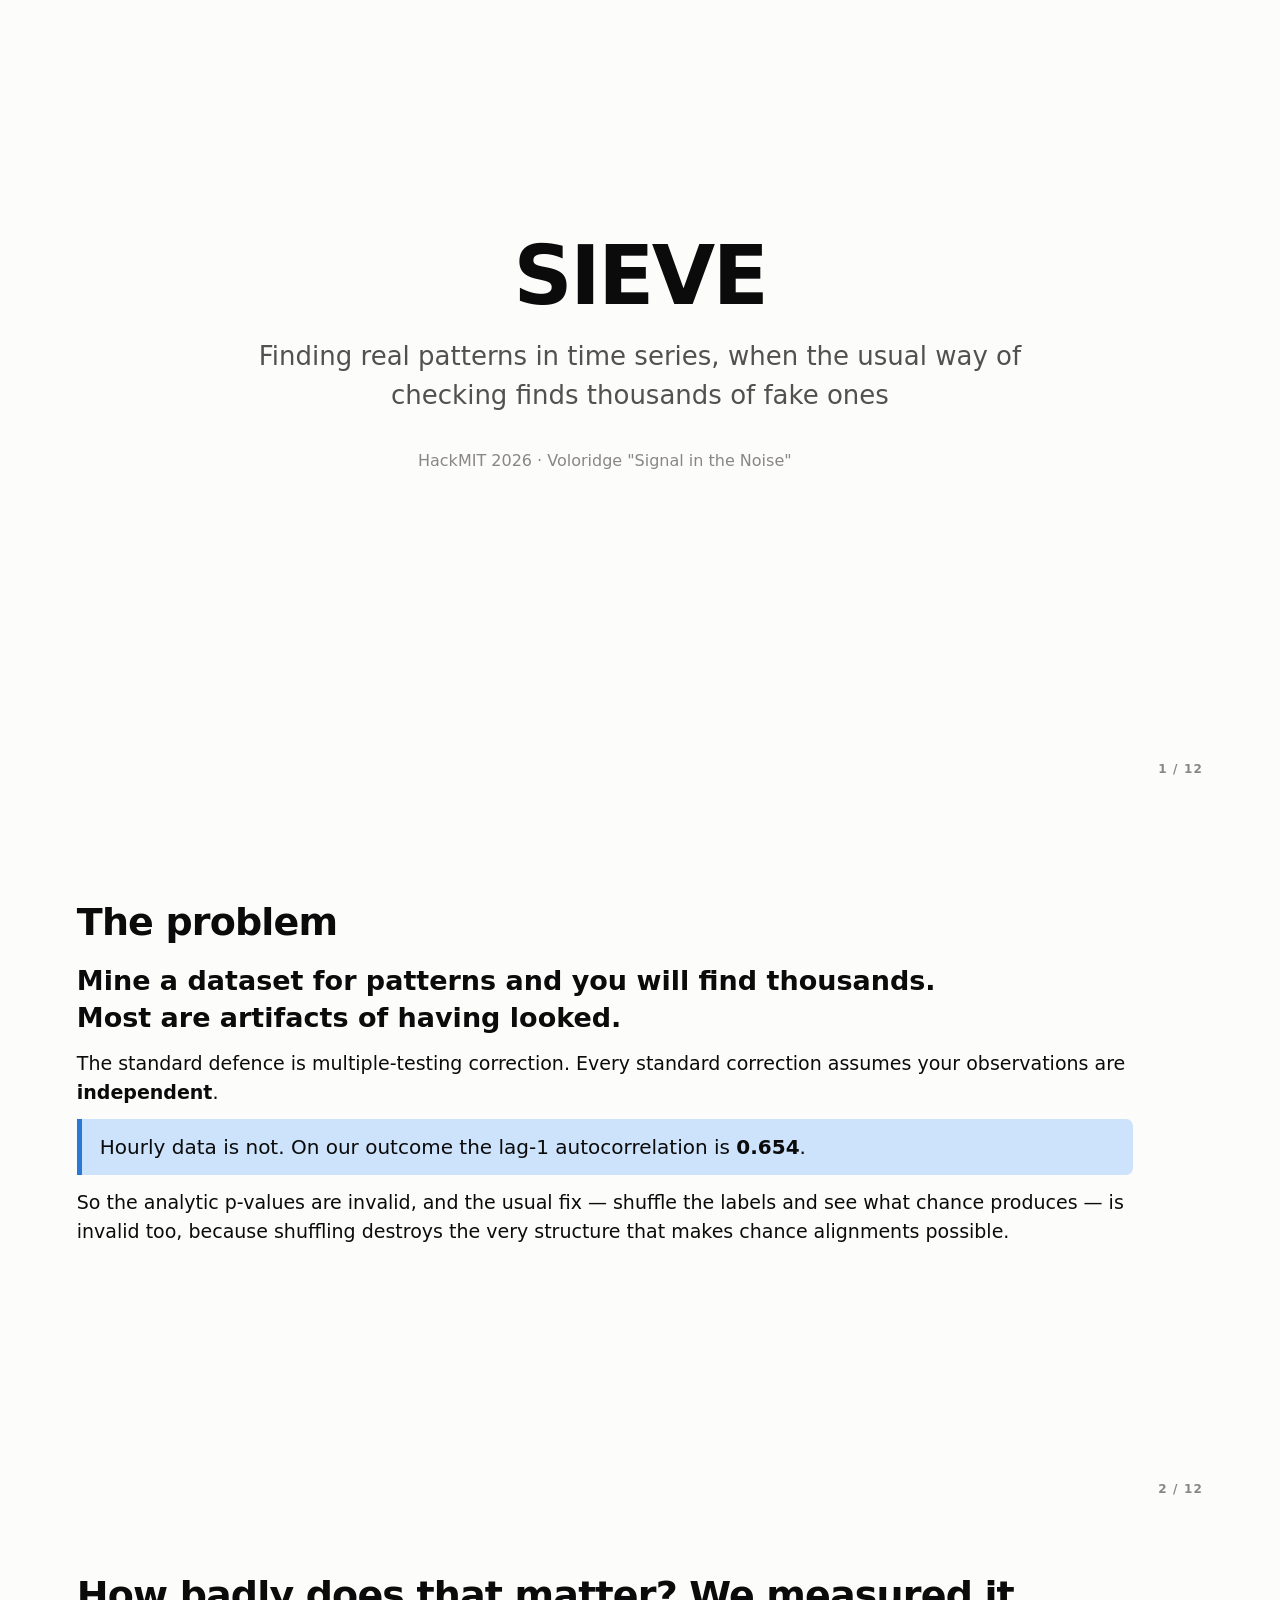
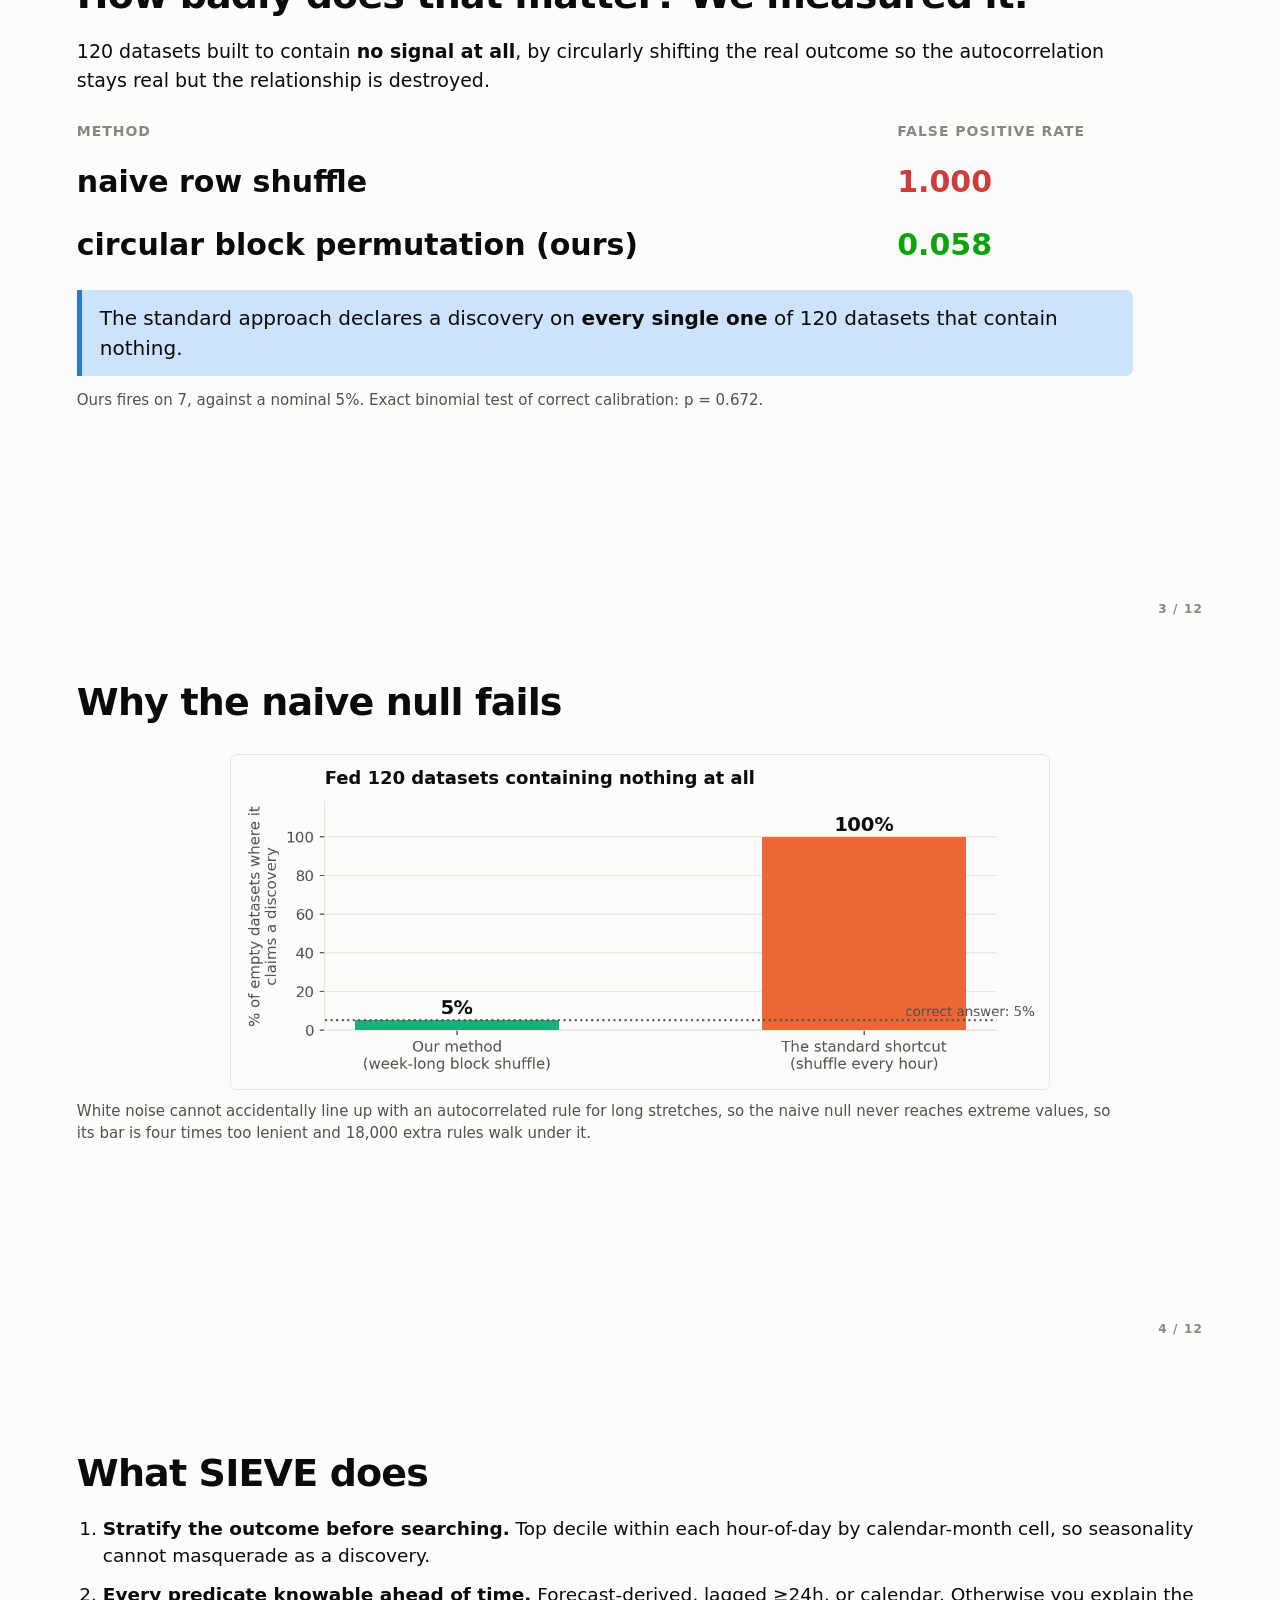
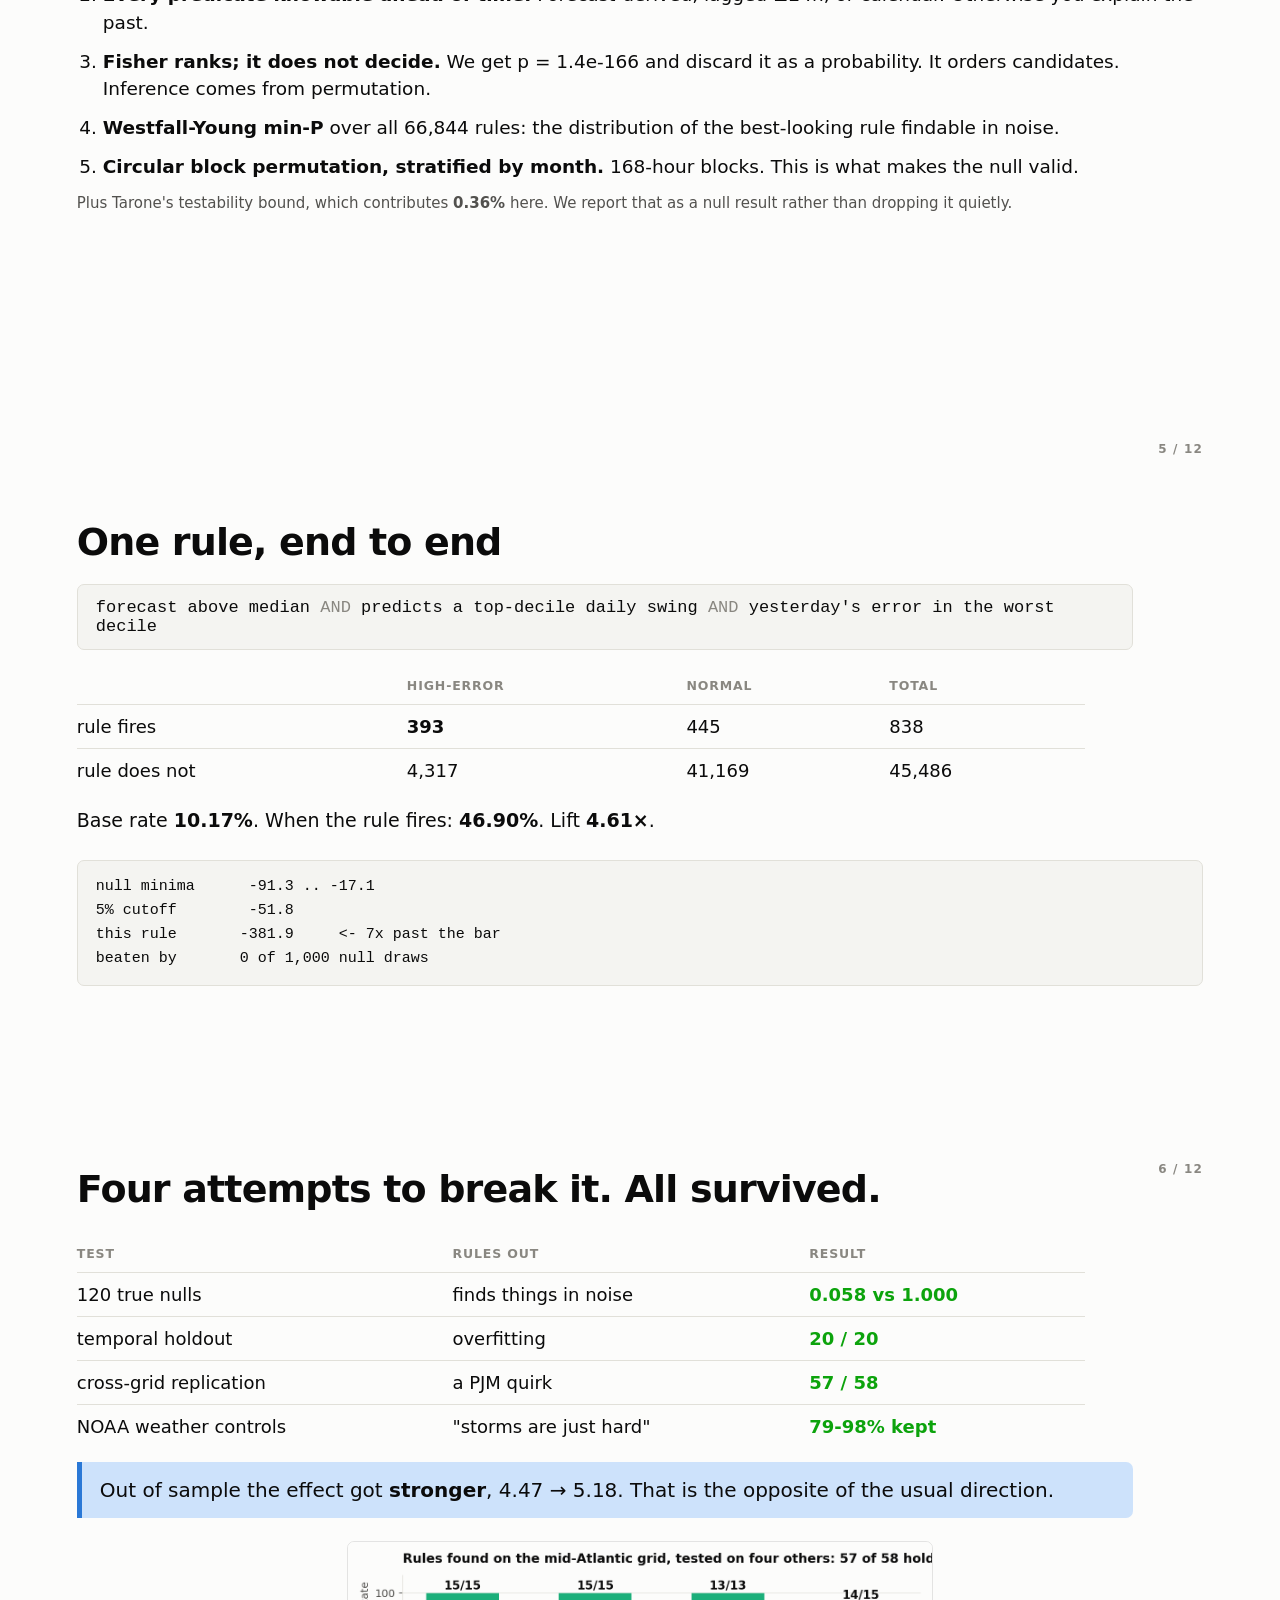
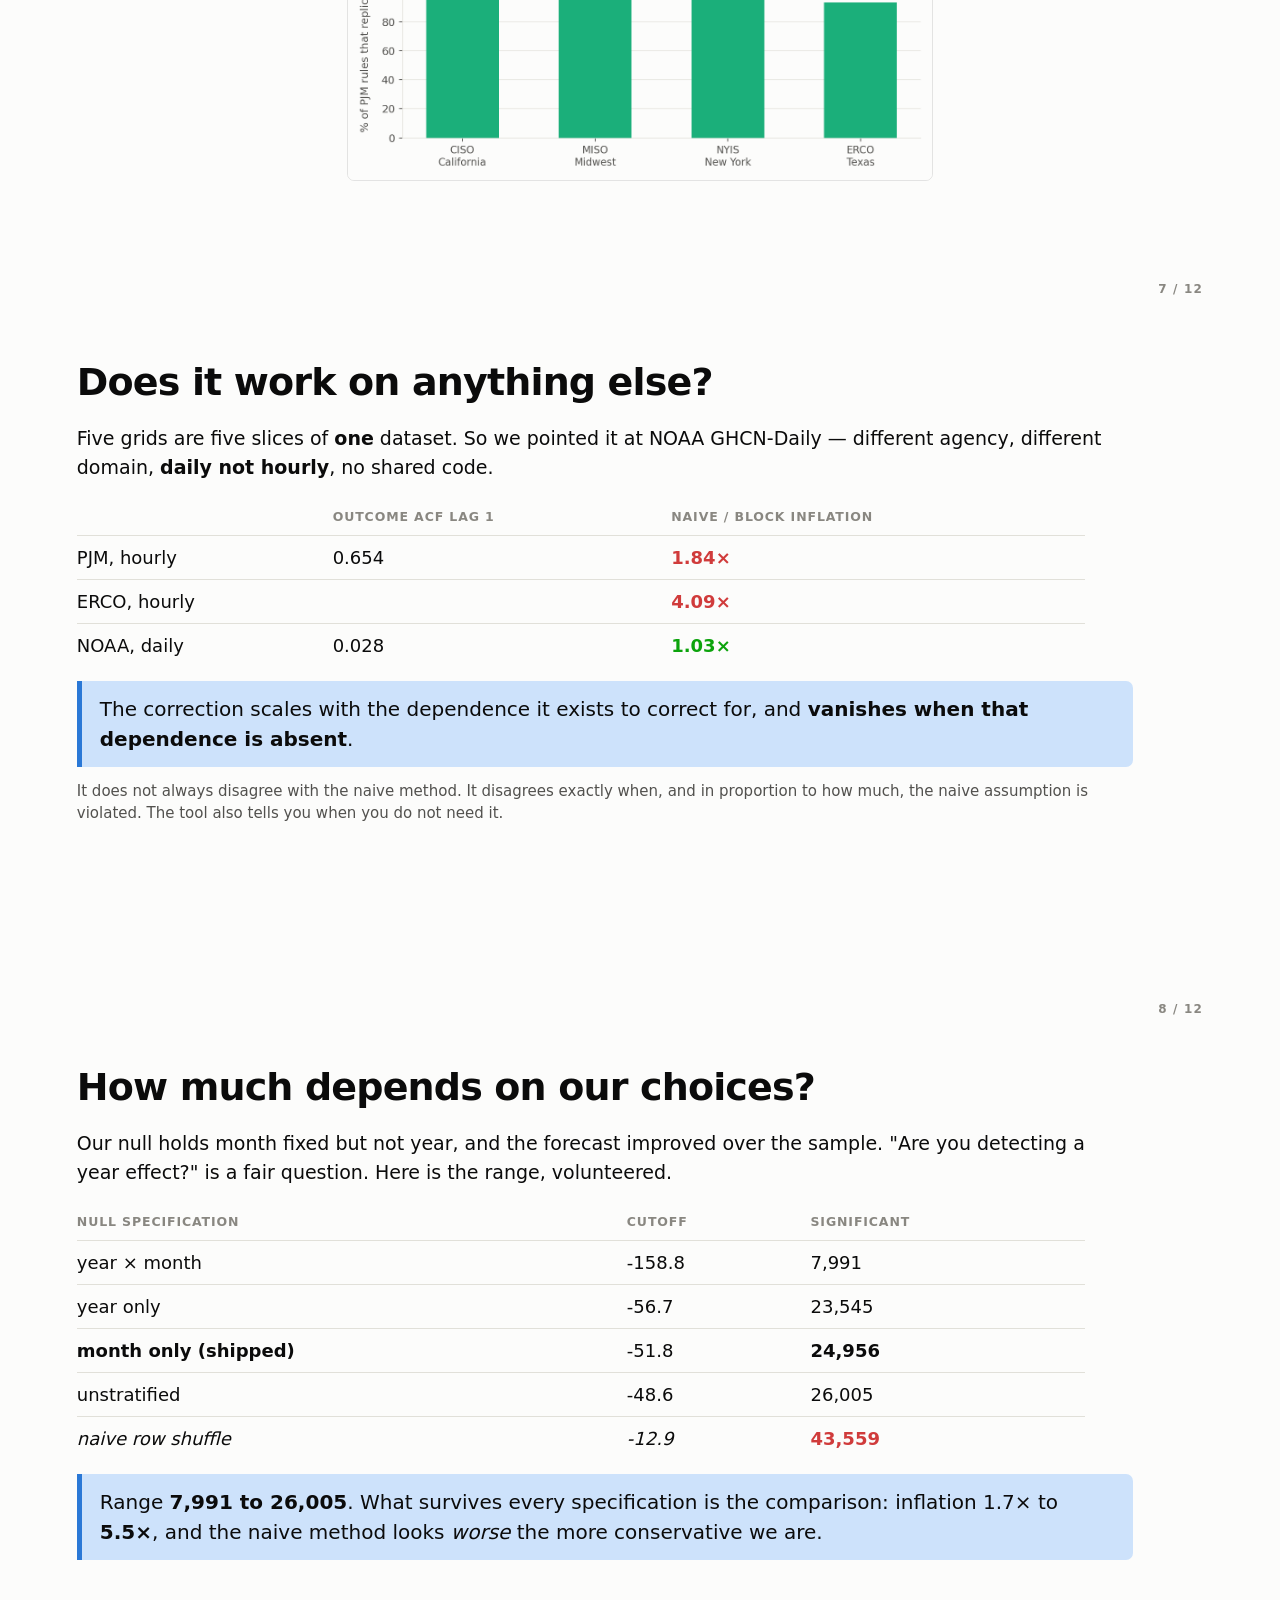
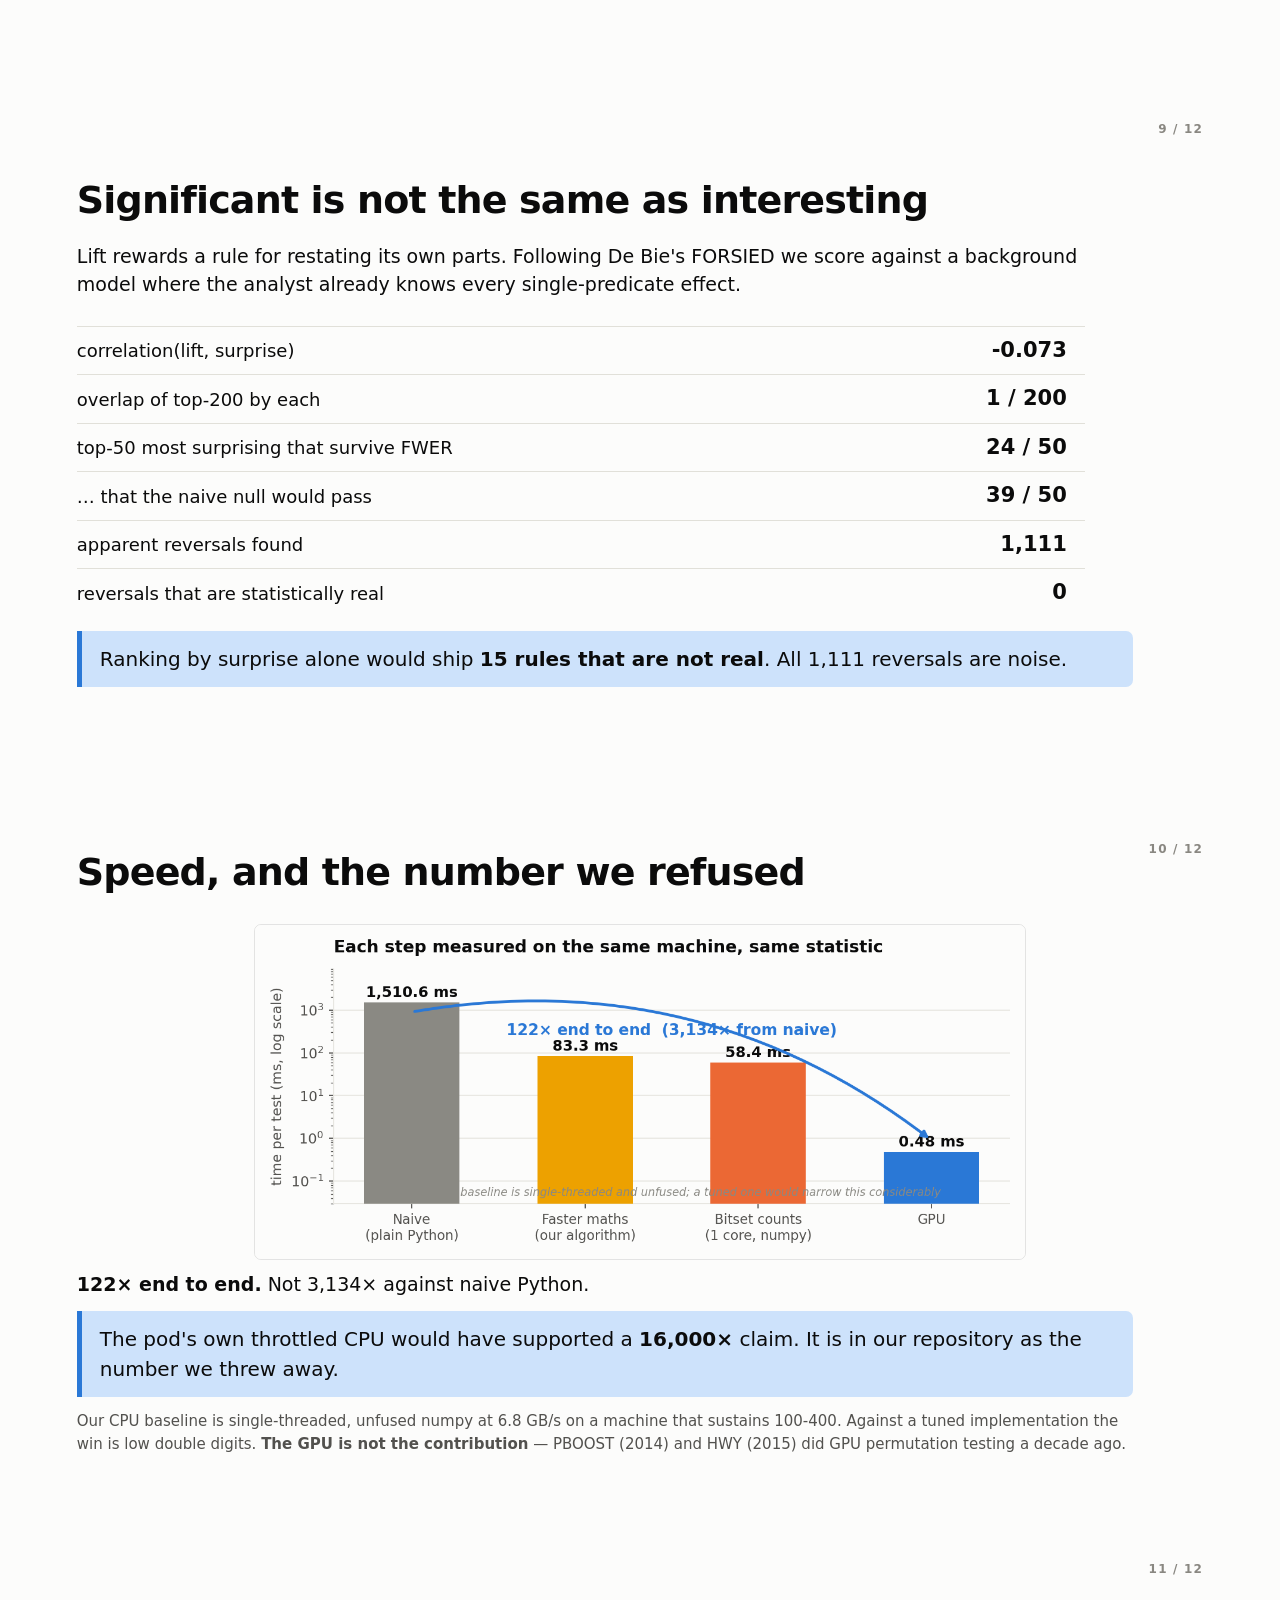
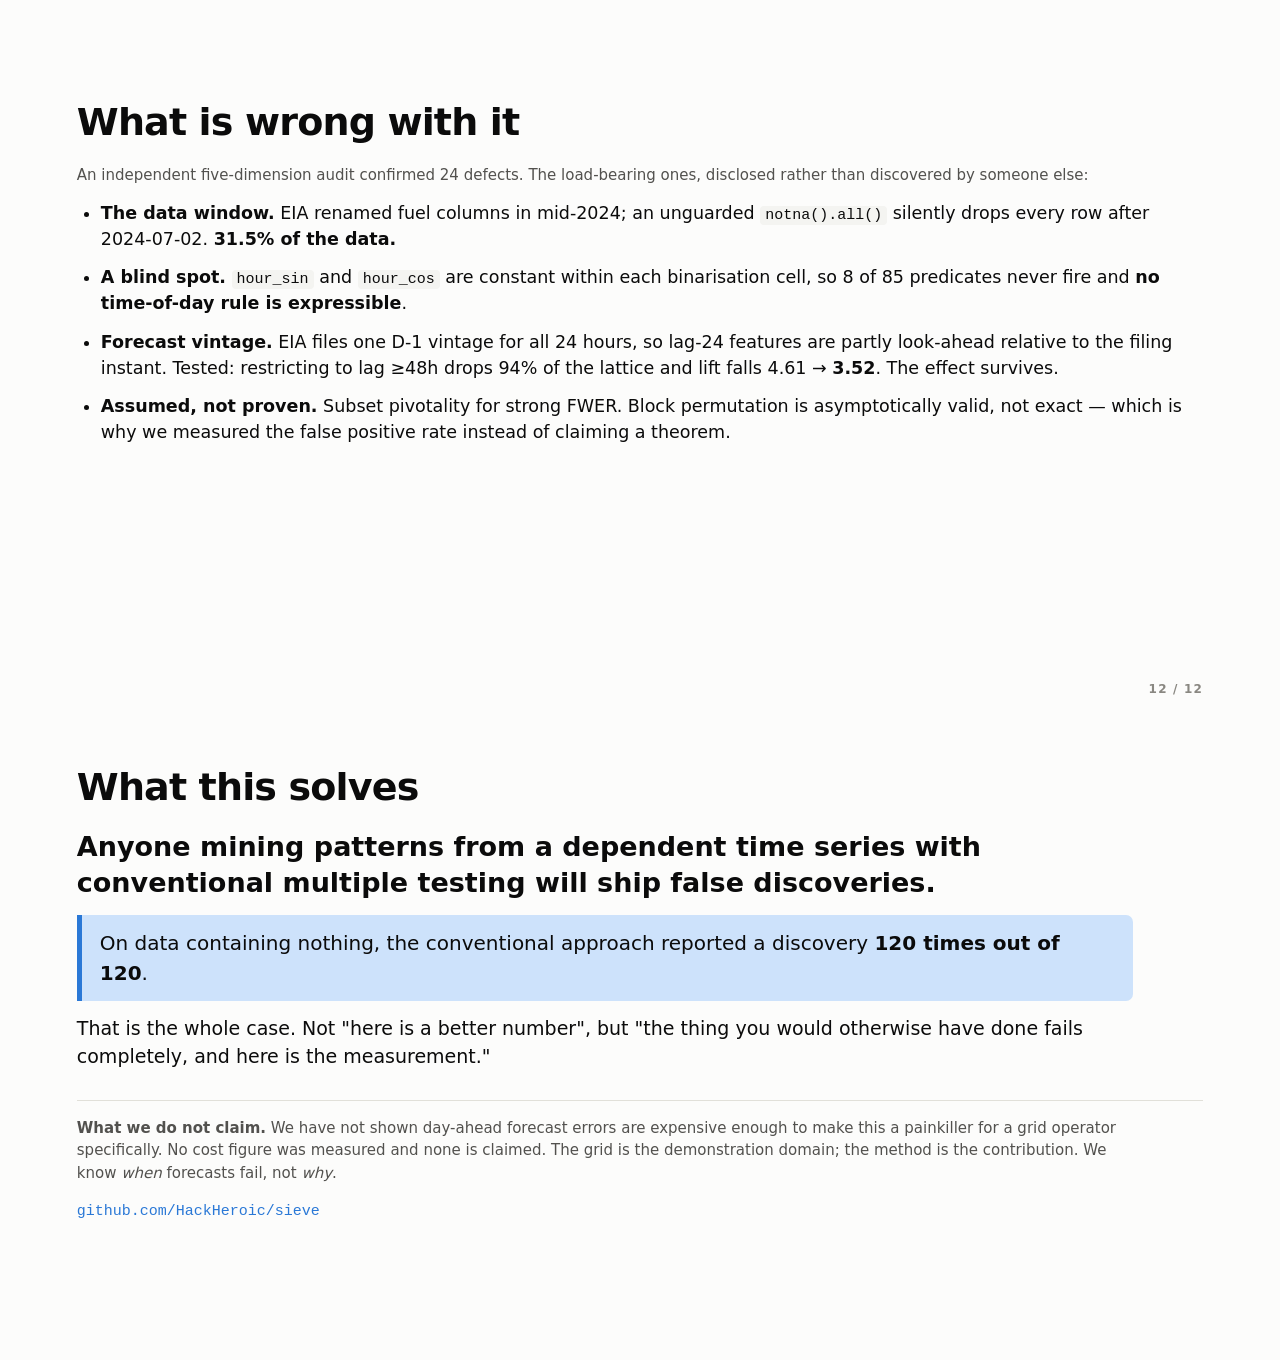
==== DECK.html @ 84641593 "Add the 13-slide deck and its build script Co-Authored-By: Claude Opus 5 (1M context) <noreply@anthr" ====
<!doctype html><html><head><meta charset=utf-8><title>SIEVE</title><style>
@page { size: 13.333in 7.5in; margin: 0; }
*{box-sizing:border-box;margin:0;padding:0}
body{font:16px/1.5 system-ui,-apple-system,"Segoe UI",sans-serif;color:#0b0b0b;
  -webkit-font-smoothing:antialiased}
section{width:13.333in;height:7.5in;padding:0.62in 0.8in;page-break-after:always;
  position:relative;background:#fcfcfb;overflow:hidden;display:flex;
  flex-direction:column;justify-content:center}
.kick{position:absolute;top:.42in;right:.8in;font-size:12px;color:#898781;
  letter-spacing:.1em;font-weight:600}
h1{font-size:82px;letter-spacing:-.03em;font-weight:700;line-height:1}
h2{font-size:38px;letter-spacing:-.022em;font-weight:680;margin-bottom:20px;line-height:1.1}
p{font-size:19px;margin-bottom:13px;max-width:11in}
.title{text-align:center}
.sub{font-size:26px;color:#52514e;margin-top:20px;max-width:9in;margin-inline:auto}
.who{font-size:16px;color:#898781;margin-top:34px}
.big{font-size:27px;font-weight:600;line-height:1.35}
.hl{background:#cde2fb;border-left:5px solid #2a78d6;padding:13px 18px;font-size:20px;
  border-radius:0 7px 7px 0}
.small{font-size:15px;color:#52514e}
.good{color:#0ca30c;font-weight:700}
.bad{color:#d03b3b;font-weight:700}
.num{text-align:right;font-variant-numeric:tabular-nums;font-weight:700;font-size:21px}
table{border-collapse:collapse;margin:14px 0}
.big2{font-size:30px}
.big2 th{font-size:14px;color:#898781;text-transform:uppercase;letter-spacing:.07em;
  text-align:left;padding:0 34px 8px 0;font-weight:700}
.big2 td{padding:9px 34px 9px 0;font-weight:600;font-variant-numeric:tabular-nums}
.tbl,.tbl2{font-size:18px;width:100%;max-width:10.5in}
.tbl th,.tbl2 th{font-size:12.5px;color:#898781;text-transform:uppercase;
  letter-spacing:.07em;text-align:left;padding:0 18px 8px 0;font-weight:700}
.tbl td,.tbl2 td{padding:8px 18px 8px 0;border-top:1px solid #e1e0d9;
  font-variant-numeric:tabular-nums}
img{max-width:100%;max-height:3.5in;object-fit:contain;display:block;margin:10px auto;
  border:1px solid rgba(11,11,11,.1);border-radius:7px}
img.half{max-height:2.5in}
pre{background:#f4f4f1;border:1px solid #e1e0d9;border-radius:7px;padding:14px 18px;
  font:15px/1.6 ui-monospace,SFMono-Regular,Menlo,monospace;margin:12px 0}
.rule{font:17px ui-monospace,SFMono-Regular,Menlo,monospace;background:#f4f4f1;
  padding:13px 18px;border-radius:7px;border:1px solid #e1e0d9}
.rule span{color:#898781}
ol.five{font-size:18.5px;padding-left:26px}
ol.five li{margin-bottom:11px}
ul.flaws{font-size:17.5px;padding-left:24px}
ul.flaws li{margin-bottom:12px}
code{font:15px ui-monospace,Menlo,monospace;background:#f4f4f1;padding:1px 5px;
  border-radius:4px}
hr{border:0;border-top:1px solid #e1e0d9;margin:16px 0}
.repo{font:15px ui-monospace,Menlo,monospace;color:#2a78d6;margin-top:6px}
</style></head><body><section><div class=title><h1>SIEVE</h1>
<p class=sub>Finding real patterns in time series, when the usual way of checking
finds thousands of fake ones</p>
<p class=who>HackMIT 2026 &middot; Voloridge "Signal in the Noise"</p></div></section><section><div class=kick>1 / 12</div><h2>The problem</h2>
<p class=big>Mine a dataset for patterns and you will find thousands.<br>
Most are artifacts of having looked.</p>
<p>The standard defence is multiple-testing correction. Every standard correction
assumes your observations are <b>independent</b>.</p>
<p class=hl>Hourly data is not. On our outcome the lag-1 autocorrelation is <b>0.654</b>.</p>
<p>So the analytic p-values are invalid, and the usual fix &mdash; shuffle the labels
and see what chance produces &mdash; is invalid too, because shuffling destroys the
very structure that makes chance alignments possible.</p></section><section><div class=kick>2 / 12</div><h2>How badly does that matter? We measured it.</h2>
<p>120 datasets built to contain <b>no signal at all</b>, by circularly shifting the
real outcome so the autocorrelation stays real but the relationship is destroyed.</p>
<table class=big2><tr><th>method</th><th>false positive rate</th></tr>
<tr><td>naive row shuffle</td><td class=bad>1.000</td></tr>
<tr><td>circular block permutation (ours)</td><td class=good>0.058</td></tr></table>
<p class=hl>The standard approach declares a discovery on <b>every single one</b> of 120
datasets that contain nothing.</p>
<p class=small>Ours fires on 7, against a nominal 5%. Exact binomial test of correct
calibration: p = 0.672.</p></section><section><div class=kick>3 / 12</div><h2>Why the naive null fails</h2>
<img src="[data-uri]">
<p class=small>White noise cannot accidentally line up with an autocorrelated rule for
long stretches, so the naive null never reaches extreme values, so its bar is four
times too lenient and 18,000 extra rules walk under it.</p></section><section><div class=kick>4 / 12</div><h2>What SIEVE does</h2>
<ol class=five>
<li><b>Stratify the outcome before searching.</b> Top decile within each hour-of-day
by calendar-month cell, so seasonality cannot masquerade as a discovery.</li>
<li><b>Every predicate knowable ahead of time.</b> Forecast-derived, lagged &ge;24h,
or calendar. Otherwise you explain the past.</li>
<li><b>Fisher ranks; it does not decide.</b> We get p = 1.4e-166 and discard it as a
probability. It orders candidates. Inference comes from permutation.</li>
<li><b>Westfall-Young min-P</b> over all 66,844 rules: the distribution of the
best-looking rule findable in noise.</li>
<li><b>Circular block permutation, stratified by month.</b> 168-hour blocks. This is
what makes the null valid.</li>
</ol>
<p class=small>Plus Tarone's testability bound, which contributes <b>0.36%</b> here.
We report that as a null result rather than dropping it quietly.</p></section><section><div class=kick>5 / 12</div><h2>One rule, end to end</h2>
<p class=rule>forecast above median <span>AND</span> predicts a top-decile daily swing
<span>AND</span> yesterday's error in the worst decile</p>
<table class=tbl><tr><th></th><th>high-error</th><th>normal</th><th>total</th></tr>
<tr><td>rule fires</td><td><b>393</b></td><td>445</td><td>838</td></tr>
<tr><td>rule does not</td><td>4,317</td><td>41,169</td><td>45,486</td></tr></table>
<p>Base rate <b>10.17%</b>. When the rule fires: <b>46.90%</b>. Lift <b>4.61&times;</b>.</p>
<pre>null minima      -91.3 .. -17.1
5% cutoff        -51.8
this rule       -381.9     <- 7x past the bar
beaten by       0 of 1,000 null draws</pre></section><section><div class=kick>6 / 12</div><h2>Four attempts to break it. All survived.</h2>
<table class=tbl2>
<tr><th>test</th><th>rules out</th><th>result</th></tr>
<tr><td>120 true nulls</td><td>finds things in noise</td><td class=good>0.058 vs 1.000</td></tr>
<tr><td>temporal holdout</td><td>overfitting</td><td class=good>20 / 20</td></tr>
<tr><td>cross-grid replication</td><td>a PJM quirk</td><td class=good>57 / 58</td></tr>
<tr><td>NOAA weather controls</td><td>"storms are just hard"</td><td class=good>79-98% kept</td></tr>
</table>
<p class=hl>Out of sample the effect got <b>stronger</b>, 4.47 &rarr; 5.18. That is the
opposite of the usual direction.</p>
<img class=half src="[data-uri]"></section><section><div class=kick>7 / 12</div><h2>Does it work on anything else?</h2>
<p>Five grids are five slices of <b>one</b> dataset. So we pointed it at NOAA
GHCN-Daily &mdash; different agency, different domain, <b>daily not hourly</b>, no shared code.</p>
<table class=tbl2><tr><th></th><th>outcome ACF lag 1</th><th>naive / block inflation</th></tr>
<tr><td>PJM, hourly</td><td>0.654</td><td class=bad>1.84&times;</td></tr>
<tr><td>ERCO, hourly</td><td></td><td class=bad>4.09&times;</td></tr>
<tr><td>NOAA, daily</td><td>0.028</td><td class=good>1.03&times;</td></tr></table>
<p class=hl>The correction scales with the dependence it exists to correct for, and
<b>vanishes when that dependence is absent</b>.</p>
<p class=small>It does not always disagree with the naive method. It disagrees exactly
when, and in proportion to how much, the naive assumption is violated. The tool also
tells you when you do not need it.</p></section><section><div class=kick>8 / 12</div><h2>How much depends on our choices?</h2>
<p>Our null holds month fixed but not year, and the forecast improved over the sample.
"Are you detecting a year effect?" is a fair question. Here is the range, volunteered.</p>
<table class=tbl2><tr><th>null specification</th><th>cutoff</th><th>significant</th></tr>
<tr><td>year &times; month</td><td>-158.8</td><td>7,991</td></tr>
<tr><td>year only</td><td>-56.7</td><td>23,545</td></tr>
<tr><td><b>month only (shipped)</b></td><td>-51.8</td><td><b>24,956</b></td></tr>
<tr><td>unstratified</td><td>-48.6</td><td>26,005</td></tr>
<tr><td><i>naive row shuffle</i></td><td><i>-12.9</i></td><td class=bad>43,559</td></tr></table>
<p class=hl>Range <b>7,991 to 26,005</b>. What survives every specification is the
comparison: inflation 1.7&times; to <b>5.5&times;</b>, and the naive method looks
<i>worse</i> the more conservative we are.</p></section><section><div class=kick>9 / 12</div><h2>Significant is not the same as interesting</h2>
<p>Lift rewards a rule for restating its own parts. Following De Bie's FORSIED we
score against a background model where the analyst already knows every
single-predicate effect.</p>
<table class=tbl2>
<tr><td>correlation(lift, surprise)</td><td class=num>-0.073</td></tr>
<tr><td>overlap of top-200 by each</td><td class=num>1 / 200</td></tr>
<tr><td>top-50 most surprising that survive FWER</td><td class=num>24 / 50</td></tr>
<tr><td>&hellip; that the naive null would pass</td><td class=num bad>39 / 50</td></tr>
<tr><td>apparent reversals found</td><td class=num>1,111</td></tr>
<tr><td>reversals that are statistically real</td><td class=num good>0</td></tr>
</table>
<p class=hl>Ranking by surprise alone would ship <b>15 rules that are not real</b>.
All 1,111 reversals are noise.</p></section><section><div class=kick>10 / 12</div><h2>Speed, and the number we refused</h2>
<img src="[data-uri]">
<p><b>122&times; end to end.</b> Not 3,134&times; against naive Python.</p>
<p class=hl>The pod's own throttled CPU would have supported a <b>16,000&times;</b> claim.
It is in our repository as the number we threw away.</p>
<p class=small>Our CPU baseline is single-threaded, unfused numpy at 6.8 GB/s on a
machine that sustains 100-400. Against a tuned implementation the win is low double
digits. <b>The GPU is not the contribution</b> &mdash; PBOOST (2014) and HWY (2015)
did GPU permutation testing a decade ago.</p></section><section><div class=kick>11 / 12</div><h2>What is wrong with it</h2>
<p class=small>An independent five-dimension audit confirmed 24 defects. The
load-bearing ones, disclosed rather than discovered by someone else:</p>
<ul class=flaws>
<li><b>The data window.</b> EIA renamed fuel columns in mid-2024; an unguarded
<code>notna().all()</code> silently drops every row after 2024-07-02.
<b>31.5% of the data.</b></li>
<li><b>A blind spot.</b> <code>hour_sin</code> and <code>hour_cos</code> are constant
within each binarisation cell, so 8 of 85 predicates never fire and
<b>no time-of-day rule is expressible</b>.</li>
<li><b>Forecast vintage.</b> EIA files one D-1 vintage for all 24 hours, so lag-24
features are partly look-ahead relative to the filing instant. Tested: restricting
to lag &ge;48h drops 94% of the lattice and lift falls 4.61 &rarr; <b>3.52</b>.
The effect survives.</li>
<li><b>Assumed, not proven.</b> Subset pivotality for strong FWER. Block permutation
is asymptotically valid, not exact &mdash; which is why we measured the false
positive rate instead of claiming a theorem.</li>
</ul></section><section><div class=kick>12 / 12</div><h2>What this solves</h2>
<p class=big>Anyone mining patterns from a dependent time series with conventional
multiple testing will ship false discoveries.</p>
<p class=hl>On data containing nothing, the conventional approach reported a discovery
<b>120 times out of 120</b>.</p>
<p>That is the whole case. Not "here is a better number", but "the thing you would
otherwise have done fails completely, and here is the measurement."</p>
<hr>
<p class=small><b>What we do not claim.</b> We have not shown day-ahead forecast errors
are expensive enough to make this a painkiller for a grid operator specifically. No
cost figure was measured and none is claimed. The grid is the demonstration domain;
the method is the contribution. We know <i>when</i> forecasts fail, not <i>why</i>.</p>
<p class=repo>github.com/HackHeroic/sieve</p></section></body></html>
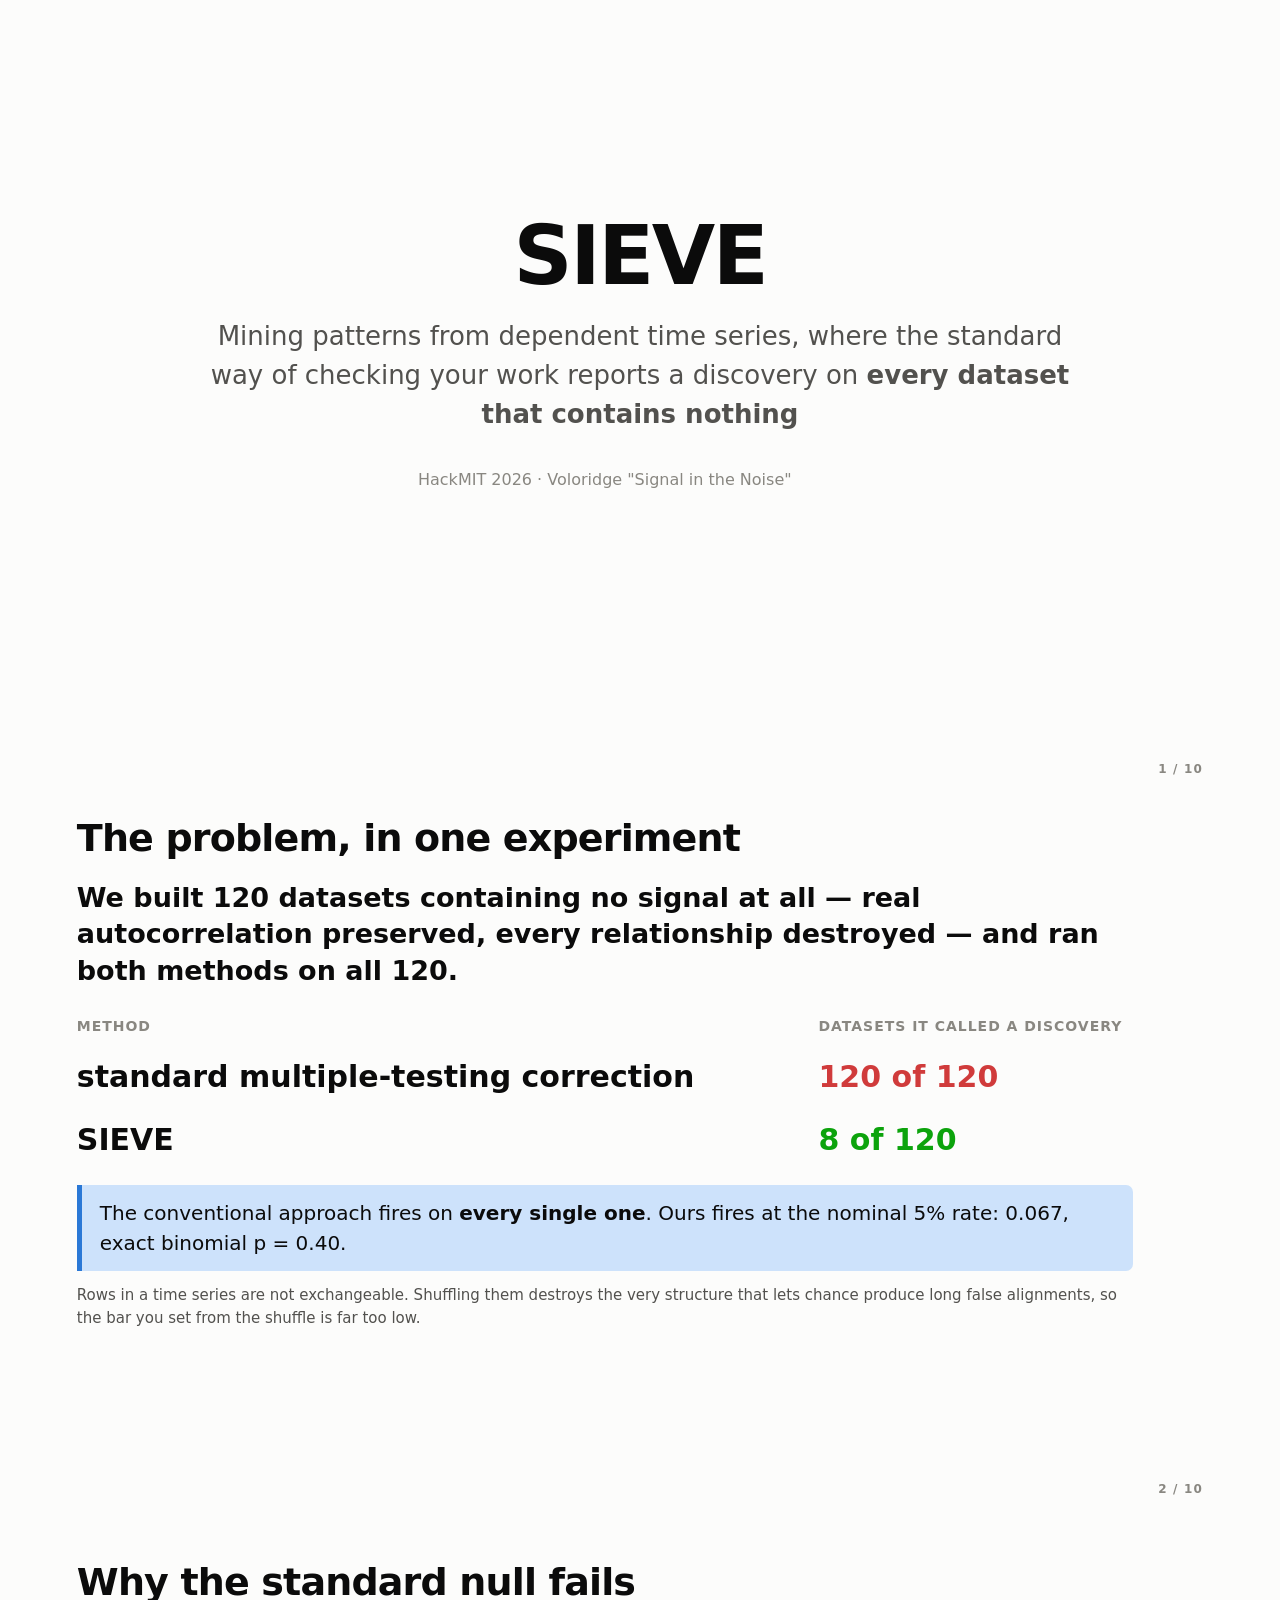
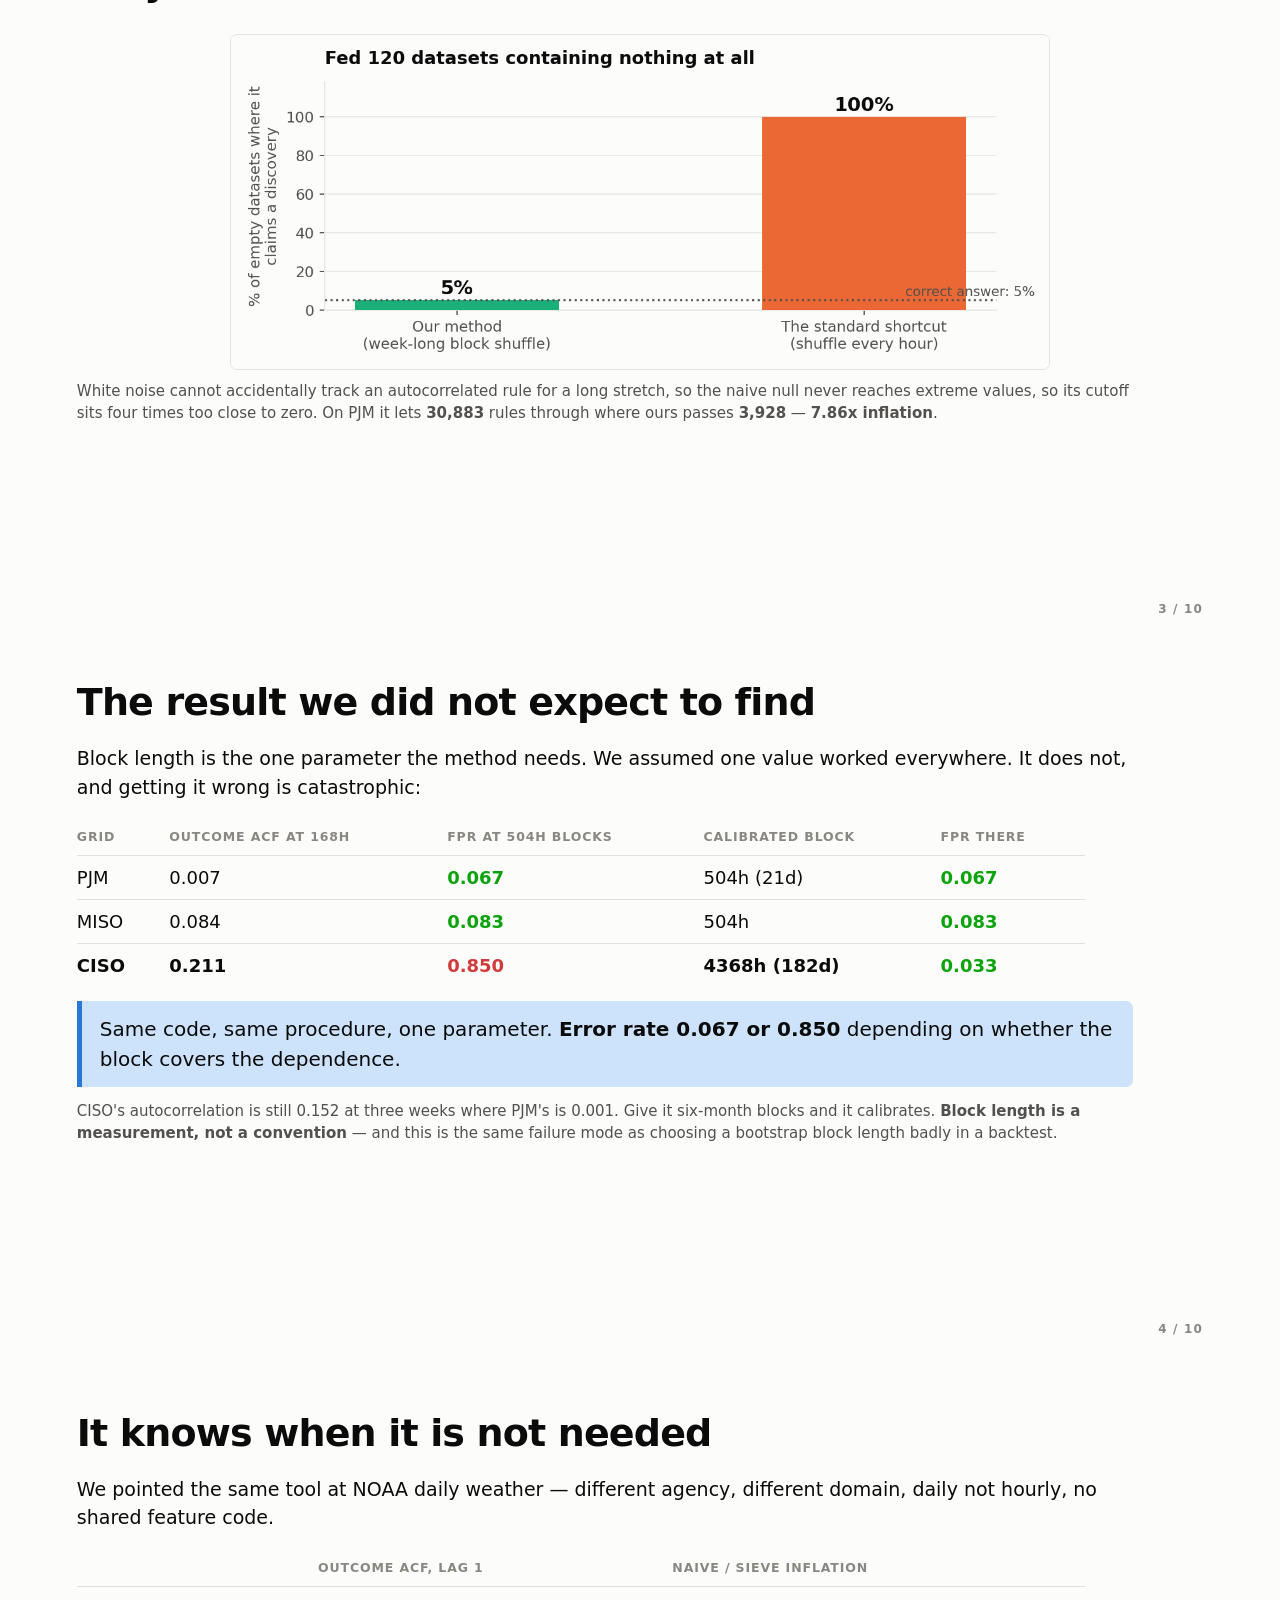
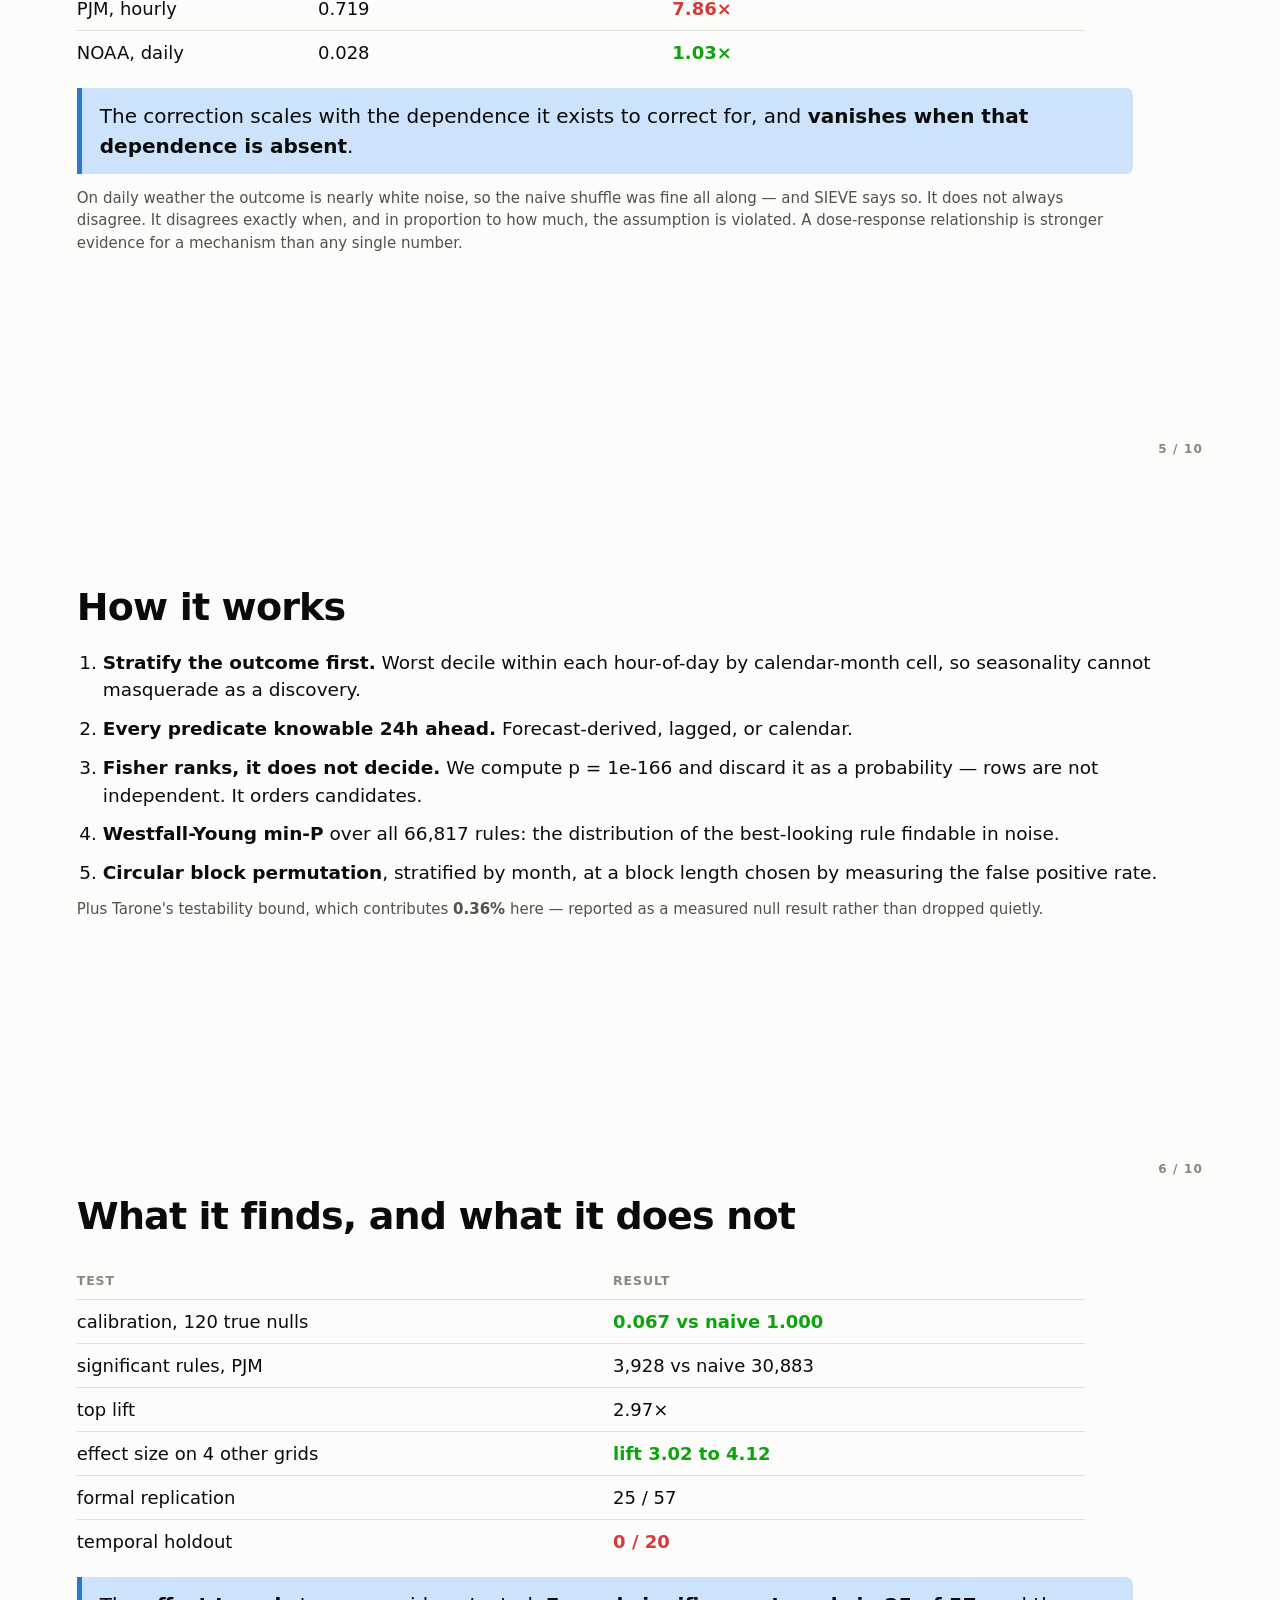
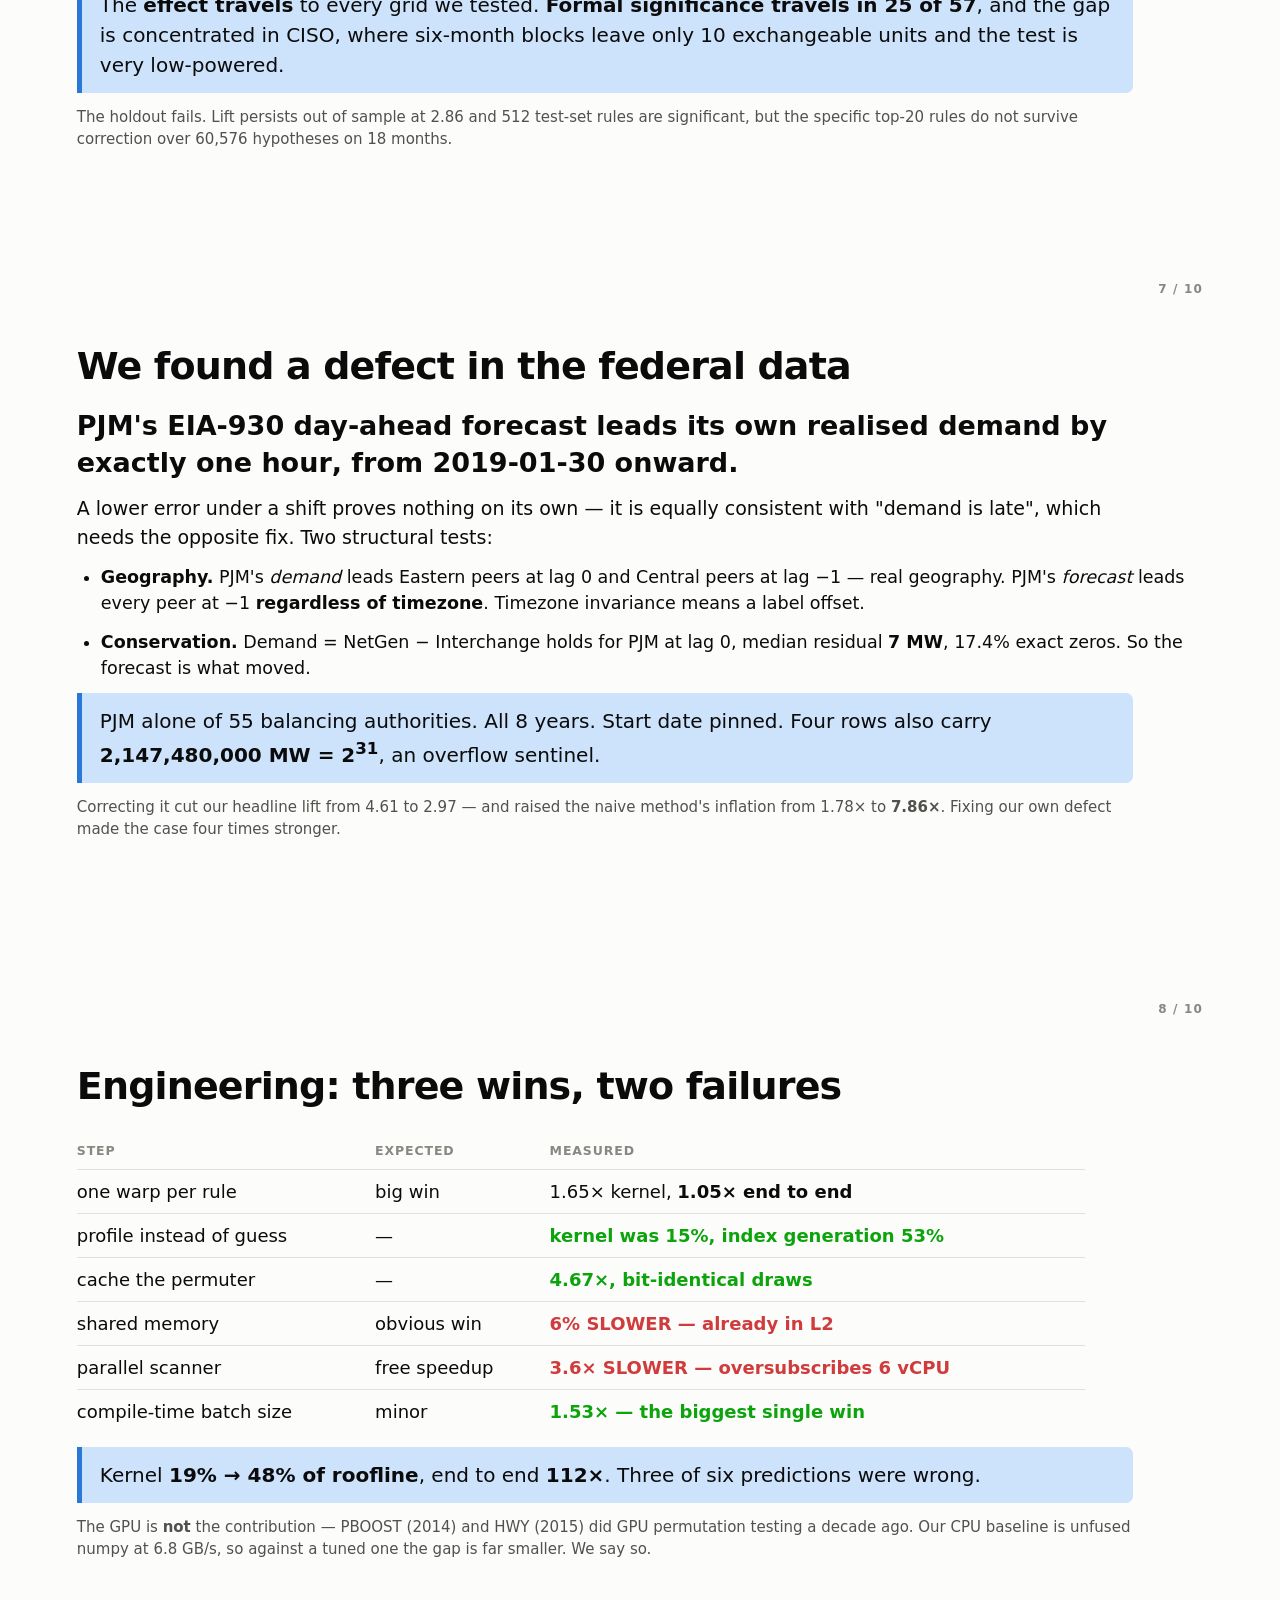
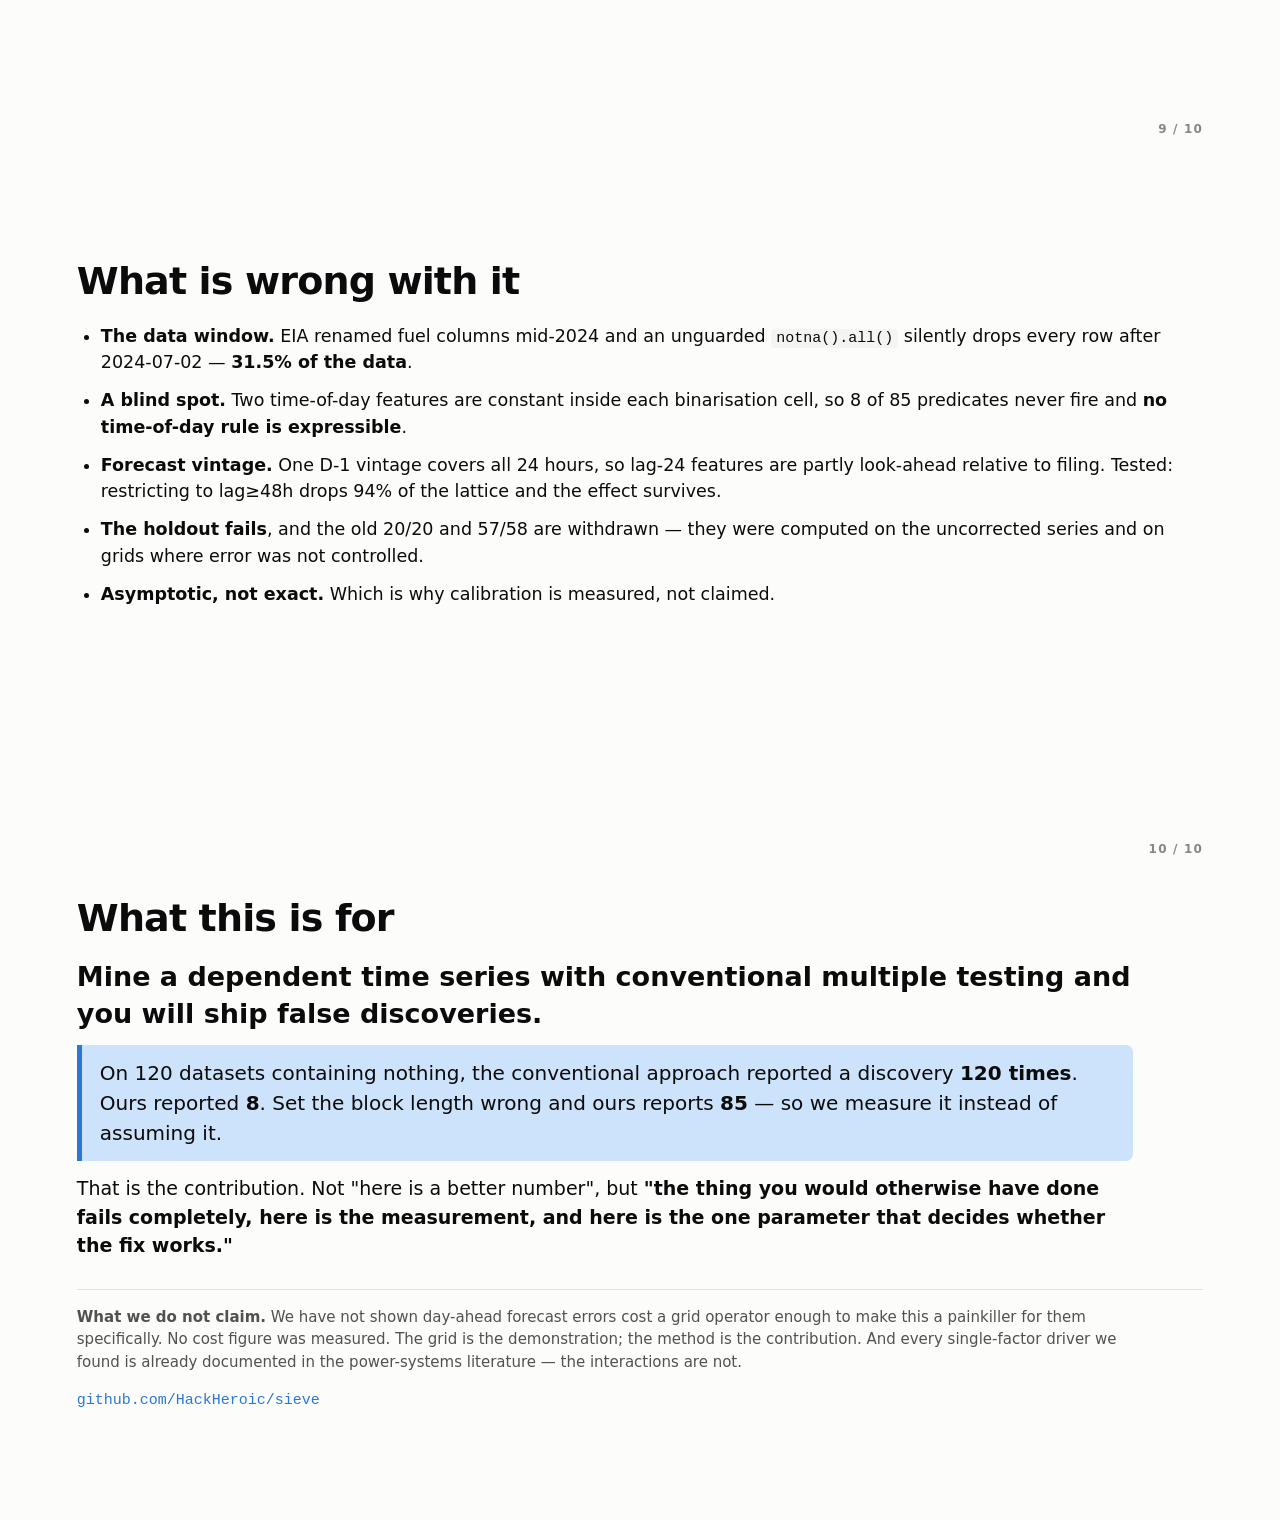
==== commit b8092e0f: "Final verified results: per-grid block calibration, corrected holdout and replication Block length m" ====
--- a/DECK.html
+++ b/DECK.html
@@ -48,133 +48,128 @@
 hr{border:0;border-top:1px solid #e1e0d9;margin:16px 0}
 .repo{font:15px ui-monospace,Menlo,monospace;color:#2a78d6;margin-top:6px}
 </style></head><body><section><div class=title><h1>SIEVE</h1>
-<p class=sub>Finding real patterns in time series, when the usual way of checking
-finds thousands of fake ones</p>
-<p class=who>HackMIT 2026 &middot; Voloridge "Signal in the Noise"</p></div></section><section><div class=kick>1 / 12</div><h2>The problem</h2>
-<p class=big>Mine a dataset for patterns and you will find thousands.<br>
-Most are artifacts of having looked.</p>
-<p>The standard defence is multiple-testing correction. Every standard correction
-assumes your observations are <b>independent</b>.</p>
-<p class=hl>Hourly data is not. On our outcome the lag-1 autocorrelation is <b>0.654</b>.</p>
-<p>So the analytic p-values are invalid, and the usual fix &mdash; shuffle the labels
-and see what chance produces &mdash; is invalid too, because shuffling destroys the
-very structure that makes chance alignments possible.</p></section><section><div class=kick>2 / 12</div><h2>How badly does that matter? We measured it.</h2>
-<p>120 datasets built to contain <b>no signal at all</b>, by circularly shifting the
-real outcome so the autocorrelation stays real but the relationship is destroyed.</p>
-<table class=big2><tr><th>method</th><th>false positive rate</th></tr>
-<tr><td>naive row shuffle</td><td class=bad>1.000</td></tr>
-<tr><td>circular block permutation (ours)</td><td class=good>0.058</td></tr></table>
-<p class=hl>The standard approach declares a discovery on <b>every single one</b> of 120
-datasets that contain nothing.</p>
-<p class=small>Ours fires on 7, against a nominal 5%. Exact binomial test of correct
-calibration: p = 0.672.</p></section><section><div class=kick>3 / 12</div><h2>Why the naive null fails</h2>
+<p class=sub>Mining patterns from dependent time series, where the standard way of
+checking your work reports a discovery on <b>every dataset that contains nothing</b></p>
+<p class=who>HackMIT 2026 &middot; Voloridge "Signal in the Noise"</p></div></section><section><div class=kick>1 / 10</div><h2>The problem, in one experiment</h2>
+<p class=big>We built 120 datasets containing <b>no signal at all</b> &mdash; real
+autocorrelation preserved, every relationship destroyed &mdash; and ran both methods
+on all 120.</p>
+<table class=big2><tr><th>method</th><th>datasets it called a discovery</th></tr>
+<tr><td>standard multiple-testing correction</td><td class=bad>120 of 120</td></tr>
+<tr><td>SIEVE</td><td class=good>8 of 120</td></tr></table>
+<p class=hl>The conventional approach fires on <b>every single one</b>. Ours fires at
+the nominal 5% rate: 0.067, exact binomial p = 0.40.</p>
+<p class=small>Rows in a time series are not exchangeable. Shuffling them destroys the
+very structure that lets chance produce long false alignments, so the bar you set
+from the shuffle is far too low.</p></section><section><div class=kick>2 / 10</div><h2>Why the standard null fails</h2>
 <img src="[data-uri]">
-<p class=small>White noise cannot accidentally line up with an autocorrelated rule for
-long stretches, so the naive null never reaches extreme values, so its bar is four
-times too lenient and 18,000 extra rules walk under it.</p></section><section><div class=kick>4 / 12</div><h2>What SIEVE does</h2>
-<ol class=five>
-<li><b>Stratify the outcome before searching.</b> Top decile within each hour-of-day
-by calendar-month cell, so seasonality cannot masquerade as a discovery.</li>
-<li><b>Every predicate knowable ahead of time.</b> Forecast-derived, lagged &ge;24h,
-or calendar. Otherwise you explain the past.</li>
-<li><b>Fisher ranks; it does not decide.</b> We get p = 1.4e-166 and discard it as a
-probability. It orders candidates. Inference comes from permutation.</li>
-<li><b>Westfall-Young min-P</b> over all 66,844 rules: the distribution of the
-best-looking rule findable in noise.</li>
-<li><b>Circular block permutation, stratified by month.</b> 168-hour blocks. This is
-what makes the null valid.</li>
-</ol>
-<p class=small>Plus Tarone's testability bound, which contributes <b>0.36%</b> here.
-We report that as a null result rather than dropping it quietly.</p></section><section><div class=kick>5 / 12</div><h2>One rule, end to end</h2>
-<p class=rule>forecast above median <span>AND</span> predicts a top-decile daily swing
-<span>AND</span> yesterday's error in the worst decile</p>
-<table class=tbl><tr><th></th><th>high-error</th><th>normal</th><th>total</th></tr>
-<tr><td>rule fires</td><td><b>393</b></td><td>445</td><td>838</td></tr>
-<tr><td>rule does not</td><td>4,317</td><td>41,169</td><td>45,486</td></tr></table>
-<p>Base rate <b>10.17%</b>. When the rule fires: <b>46.90%</b>. Lift <b>4.61&times;</b>.</p>
-<pre>null minima      -91.3 .. -17.1
-5% cutoff        -51.8
-this rule       -381.9     <- 7x past the bar
-beaten by       0 of 1,000 null draws</pre></section><section><div class=kick>6 / 12</div><h2>Four attempts to break it. All survived.</h2>
-<table class=tbl2>
-<tr><th>test</th><th>rules out</th><th>result</th></tr>
-<tr><td>120 true nulls</td><td>finds things in noise</td><td class=good>0.058 vs 1.000</td></tr>
-<tr><td>temporal holdout</td><td>overfitting</td><td class=good>20 / 20</td></tr>
-<tr><td>cross-grid replication</td><td>a PJM quirk</td><td class=good>57 / 58</td></tr>
-<tr><td>NOAA weather controls</td><td>"storms are just hard"</td><td class=good>79-98% kept</td></tr>
-</table>
-<p class=hl>Out of sample the effect got <b>stronger</b>, 4.47 &rarr; 5.18. That is the
-opposite of the usual direction.</p>
-<img class=half src="[data-uri]"></section><section><div class=kick>7 / 12</div><h2>Does it work on anything else?</h2>
-<p>Five grids are five slices of <b>one</b> dataset. So we pointed it at NOAA
-GHCN-Daily &mdash; different agency, different domain, <b>daily not hourly</b>, no shared code.</p>
-<table class=tbl2><tr><th></th><th>outcome ACF lag 1</th><th>naive / block inflation</th></tr>
-<tr><td>PJM, hourly</td><td>0.654</td><td class=bad>1.84&times;</td></tr>
-<tr><td>ERCO, hourly</td><td></td><td class=bad>4.09&times;</td></tr>
+<p class=small>White noise cannot accidentally track an autocorrelated rule for a long
+stretch, so the naive null never reaches extreme values, so its cutoff sits four times
+too close to zero. On PJM it lets <b>30,883</b> rules through where ours passes
+<b>3,928</b> &mdash; <b>7.86x inflation</b>.</p></section><section><div class=kick>3 / 10</div><h2>The result we did not expect to find</h2>
+<p>Block length is the one parameter the method needs. We assumed one value worked
+everywhere. It does not, and getting it wrong is catastrophic:</p>
+<table class=tbl2><tr><th>grid</th><th>outcome ACF at 168h</th><th>FPR at 504h blocks</th><th>calibrated block</th><th>FPR there</th></tr>
+<tr><td>PJM</td><td>0.007</td><td class=good>0.067</td><td>504h (21d)</td><td class=good>0.067</td></tr>
+<tr><td>MISO</td><td>0.084</td><td class=good>0.083</td><td>504h</td><td class=good>0.083</td></tr>
+<tr><td><b>CISO</b></td><td><b>0.211</b></td><td class=bad><b>0.850</b></td><td><b>4368h (182d)</b></td><td class=good><b>0.033</b></td></tr></table>
+<p class=hl>Same code, same procedure, one parameter. <b>Error rate 0.067 or 0.850</b>
+depending on whether the block covers the dependence.</p>
+<p class=small>CISO's autocorrelation is still 0.152 at three weeks where PJM's is
+0.001. Give it six-month blocks and it calibrates. <b>Block length is a measurement,
+not a convention</b> &mdash; and this is the same failure mode as choosing a bootstrap
+block length badly in a backtest.</p></section><section><div class=kick>4 / 10</div><h2>It knows when it is not needed</h2>
+<p>We pointed the same tool at NOAA daily weather &mdash; different agency, different
+domain, daily not hourly, no shared feature code.</p>
+<table class=tbl2><tr><th></th><th>outcome ACF, lag 1</th><th>naive / SIEVE inflation</th></tr>
+<tr><td>PJM, hourly</td><td>0.719</td><td class=bad>7.86&times;</td></tr>
 <tr><td>NOAA, daily</td><td>0.028</td><td class=good>1.03&times;</td></tr></table>
 <p class=hl>The correction scales with the dependence it exists to correct for, and
 <b>vanishes when that dependence is absent</b>.</p>
-<p class=small>It does not always disagree with the naive method. It disagrees exactly
-when, and in proportion to how much, the naive assumption is violated. The tool also
-tells you when you do not need it.</p></section><section><div class=kick>8 / 12</div><h2>How much depends on our choices?</h2>
-<p>Our null holds month fixed but not year, and the forecast improved over the sample.
-"Are you detecting a year effect?" is a fair question. Here is the range, volunteered.</p>
-<table class=tbl2><tr><th>null specification</th><th>cutoff</th><th>significant</th></tr>
-<tr><td>year &times; month</td><td>-158.8</td><td>7,991</td></tr>
-<tr><td>year only</td><td>-56.7</td><td>23,545</td></tr>
-<tr><td><b>month only (shipped)</b></td><td>-51.8</td><td><b>24,956</b></td></tr>
-<tr><td>unstratified</td><td>-48.6</td><td>26,005</td></tr>
-<tr><td><i>naive row shuffle</i></td><td><i>-12.9</i></td><td class=bad>43,559</td></tr></table>
-<p class=hl>Range <b>7,991 to 26,005</b>. What survives every specification is the
-comparison: inflation 1.7&times; to <b>5.5&times;</b>, and the naive method looks
-<i>worse</i> the more conservative we are.</p></section><section><div class=kick>9 / 12</div><h2>Significant is not the same as interesting</h2>
-<p>Lift rewards a rule for restating its own parts. Following De Bie's FORSIED we
-score against a background model where the analyst already knows every
-single-predicate effect.</p>
-<table class=tbl2>
-<tr><td>correlation(lift, surprise)</td><td class=num>-0.073</td></tr>
-<tr><td>overlap of top-200 by each</td><td class=num>1 / 200</td></tr>
-<tr><td>top-50 most surprising that survive FWER</td><td class=num>24 / 50</td></tr>
-<tr><td>&hellip; that the naive null would pass</td><td class=num bad>39 / 50</td></tr>
-<tr><td>apparent reversals found</td><td class=num>1,111</td></tr>
-<tr><td>reversals that are statistically real</td><td class=num good>0</td></tr>
-</table>
-<p class=hl>Ranking by surprise alone would ship <b>15 rules that are not real</b>.
-All 1,111 reversals are noise.</p></section><section><div class=kick>10 / 12</div><h2>Speed, and the number we refused</h2>
-<img src="[data-uri]">
-<p><b>122&times; end to end.</b> Not 3,134&times; against naive Python.</p>
-<p class=hl>The pod's own throttled CPU would have supported a <b>16,000&times;</b> claim.
-It is in our repository as the number we threw away.</p>
-<p class=small>Our CPU baseline is single-threaded, unfused numpy at 6.8 GB/s on a
-machine that sustains 100-400. Against a tuned implementation the win is low double
-digits. <b>The GPU is not the contribution</b> &mdash; PBOOST (2014) and HWY (2015)
-did GPU permutation testing a decade ago.</p></section><section><div class=kick>11 / 12</div><h2>What is wrong with it</h2>
-<p class=small>An independent five-dimension audit confirmed 24 defects. The
-load-bearing ones, disclosed rather than discovered by someone else:</p>
+<p class=small>On daily weather the outcome is nearly white noise, so the naive shuffle
+was fine all along &mdash; and SIEVE says so. It does not always disagree. It disagrees
+exactly when, and in proportion to how much, the assumption is violated. A dose-response
+relationship is stronger evidence for a mechanism than any single number.</p></section><section><div class=kick>5 / 10</div><h2>How it works</h2>
+<ol class=five>
+<li><b>Stratify the outcome first.</b> Worst decile within each hour-of-day by
+calendar-month cell, so seasonality cannot masquerade as a discovery.</li>
+<li><b>Every predicate knowable 24h ahead.</b> Forecast-derived, lagged, or calendar.</li>
+<li><b>Fisher ranks, it does not decide.</b> We compute p = 1e-166 and discard it as a
+probability &mdash; rows are not independent. It orders candidates.</li>
+<li><b>Westfall-Young min-P</b> over all 66,817 rules: the distribution of the
+best-looking rule findable in noise.</li>
+<li><b>Circular block permutation</b>, stratified by month, at a block length chosen
+by measuring the false positive rate.</li>
+</ol>
+<p class=small>Plus Tarone's testability bound, which contributes <b>0.36%</b> here
+&mdash; reported as a measured null result rather than dropped quietly.</p></section><section><div class=kick>6 / 10</div><h2>What it finds, and what it does not</h2>
+<table class=tbl2><tr><th>test</th><th>result</th></tr>
+<tr><td>calibration, 120 true nulls</td><td class=good>0.067 vs naive 1.000</td></tr>
+<tr><td>significant rules, PJM</td><td>3,928 vs naive 30,883</td></tr>
+<tr><td>top lift</td><td>2.97&times;</td></tr>
+<tr><td>effect size on 4 other grids</td><td class=good>lift 3.02 to 4.12</td></tr>
+<tr><td>formal replication</td><td>25 / 57</td></tr>
+<tr><td>temporal holdout</td><td class=bad>0 / 20</td></tr></table>
+<p class=hl>The <b>effect travels</b> to every grid we tested. <b>Formal significance
+travels in 25 of 57</b>, and the gap is concentrated in CISO, where six-month blocks
+leave only 10 exchangeable units and the test is very low-powered.</p>
+<p class=small>The holdout fails. Lift persists out of sample at 2.86 and 512 test-set
+rules are significant, but the specific top-20 rules do not survive correction over
+60,576 hypotheses on 18 months.</p></section><section><div class=kick>7 / 10</div><h2>We found a defect in the federal data</h2>
+<p class=big>PJM's EIA-930 day-ahead forecast <b>leads its own realised demand by
+exactly one hour</b>, from 2019-01-30 onward.</p>
+<p>A lower error under a shift proves nothing on its own &mdash; it is equally
+consistent with "demand is late", which needs the opposite fix. Two structural tests:</p>
 <ul class=flaws>
-<li><b>The data window.</b> EIA renamed fuel columns in mid-2024; an unguarded
-<code>notna().all()</code> silently drops every row after 2024-07-02.
-<b>31.5% of the data.</b></li>
-<li><b>A blind spot.</b> <code>hour_sin</code> and <code>hour_cos</code> are constant
-within each binarisation cell, so 8 of 85 predicates never fire and
-<b>no time-of-day rule is expressible</b>.</li>
-<li><b>Forecast vintage.</b> EIA files one D-1 vintage for all 24 hours, so lag-24
-features are partly look-ahead relative to the filing instant. Tested: restricting
-to lag &ge;48h drops 94% of the lattice and lift falls 4.61 &rarr; <b>3.52</b>.
-The effect survives.</li>
-<li><b>Assumed, not proven.</b> Subset pivotality for strong FWER. Block permutation
-is asymptotically valid, not exact &mdash; which is why we measured the false
-positive rate instead of claiming a theorem.</li>
-</ul></section><section><div class=kick>12 / 12</div><h2>What this solves</h2>
-<p class=big>Anyone mining patterns from a dependent time series with conventional
-multiple testing will ship false discoveries.</p>
-<p class=hl>On data containing nothing, the conventional approach reported a discovery
-<b>120 times out of 120</b>.</p>
-<p>That is the whole case. Not "here is a better number", but "the thing you would
-otherwise have done fails completely, and here is the measurement."</p>
+<li><b>Geography.</b> PJM's <i>demand</i> leads Eastern peers at lag 0 and Central
+peers at lag &minus;1 &mdash; real geography. PJM's <i>forecast</i> leads every peer at
+&minus;1 <b>regardless of timezone</b>. Timezone invariance means a label offset.</li>
+<li><b>Conservation.</b> Demand = NetGen &minus; Interchange holds for PJM at lag 0,
+median residual <b>7 MW</b>, 17.4% exact zeros. So the forecast is what moved.</li>
+</ul>
+<p class=hl>PJM alone of 55 balancing authorities. All 8 years. Start date pinned.
+Four rows also carry <b>2,147,480,000 MW = 2<sup>31</sup></b>, an overflow sentinel.</p>
+<p class=small>Correcting it cut our headline lift from 4.61 to 2.97 &mdash; and raised
+the naive method's inflation from 1.78&times; to <b>7.86&times;</b>. Fixing our own
+defect made the case four times stronger.</p></section><section><div class=kick>8 / 10</div><h2>Engineering: three wins, two failures</h2>
+<table class=tbl2><tr><th>step</th><th>expected</th><th>measured</th></tr>
+<tr><td>one warp per rule</td><td>big win</td><td>1.65&times; kernel, <b>1.05&times; end to end</b></td></tr>
+<tr><td>profile instead of guess</td><td>&mdash;</td><td class=good>kernel was 15%, <b>index generation 53%</b></td></tr>
+<tr><td>cache the permuter</td><td>&mdash;</td><td class=good>4.67&times;, bit-identical draws</td></tr>
+<tr><td>shared memory</td><td>obvious win</td><td class=bad>6% SLOWER &mdash; already in L2</td></tr>
+<tr><td>parallel scanner</td><td>free speedup</td><td class=bad>3.6&times; SLOWER &mdash; oversubscribes 6 vCPU</td></tr>
+<tr><td>compile-time batch size</td><td>minor</td><td class=good><b>1.53&times;</b> &mdash; the biggest single win</td></tr></table>
+<p class=hl>Kernel <b>19% &rarr; 48% of roofline</b>, end to end <b>112&times;</b>.
+Three of six predictions were wrong.</p>
+<p class=small>The GPU is <b>not</b> the contribution &mdash; PBOOST (2014) and HWY (2015)
+did GPU permutation testing a decade ago. Our CPU baseline is unfused numpy at 6.8 GB/s,
+so against a tuned one the gap is far smaller. We say so.</p></section><section><div class=kick>9 / 10</div><h2>What is wrong with it</h2>
+<ul class=flaws>
+<li><b>The data window.</b> EIA renamed fuel columns mid-2024 and an unguarded
+<code>notna().all()</code> silently drops every row after 2024-07-02 &mdash;
+<b>31.5% of the data</b>.</li>
+<li><b>A blind spot.</b> Two time-of-day features are constant inside each
+binarisation cell, so 8 of 85 predicates never fire and <b>no time-of-day rule is
+expressible</b>.</li>
+<li><b>Forecast vintage.</b> One D-1 vintage covers all 24 hours, so lag-24 features are
+partly look-ahead relative to filing. Tested: restricting to lag&ge;48h drops 94% of the
+lattice and the effect survives.</li>
+<li><b>The holdout fails</b>, and the old 20/20 and 57/58 are withdrawn &mdash; they were
+computed on the uncorrected series and on grids where error was not controlled.</li>
+<li><b>Asymptotic, not exact.</b> Which is why calibration is measured, not claimed.</li>
+</ul></section><section><div class=kick>10 / 10</div><h2>What this is for</h2>
+<p class=big>Mine a dependent time series with conventional multiple testing and you
+will ship false discoveries.</p>
+<p class=hl>On 120 datasets containing nothing, the conventional approach reported a
+discovery <b>120 times</b>. Ours reported <b>8</b>. Set the block length wrong and ours
+reports <b>85</b> &mdash; so we measure it instead of assuming it.</p>
+<p>That is the contribution. Not "here is a better number", but <b>"the thing you would
+otherwise have done fails completely, here is the measurement, and here is the one
+parameter that decides whether the fix works."</b></p>
 <hr>
 <p class=small><b>What we do not claim.</b> We have not shown day-ahead forecast errors
-are expensive enough to make this a painkiller for a grid operator specifically. No
-cost figure was measured and none is claimed. The grid is the demonstration domain;
-the method is the contribution. We know <i>when</i> forecasts fail, not <i>why</i>.</p>
+cost a grid operator enough to make this a painkiller for them specifically. No cost
+figure was measured. The grid is the demonstration; the method is the contribution. And
+every single-factor driver we found is already documented in the power-systems
+literature &mdash; the interactions are not.</p>
 <p class=repo>github.com/HackHeroic/sieve</p></section></body></html>
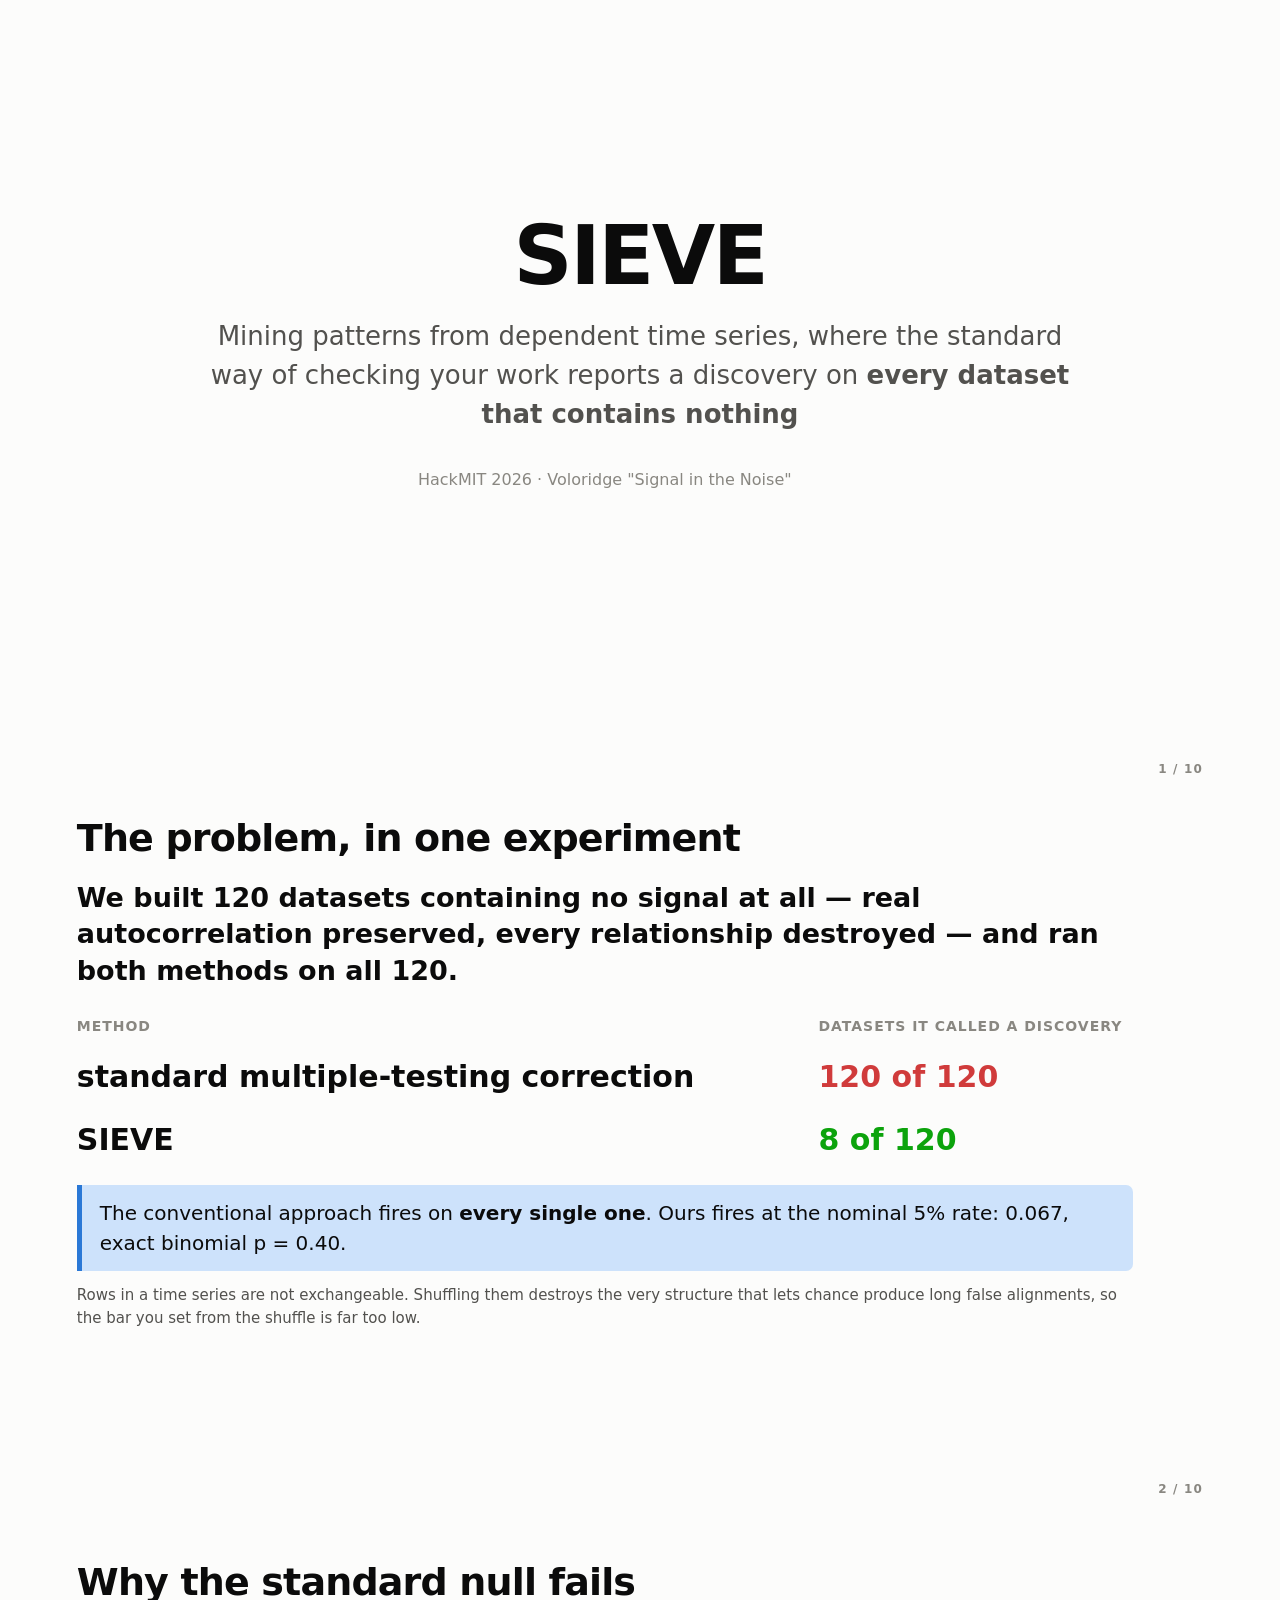
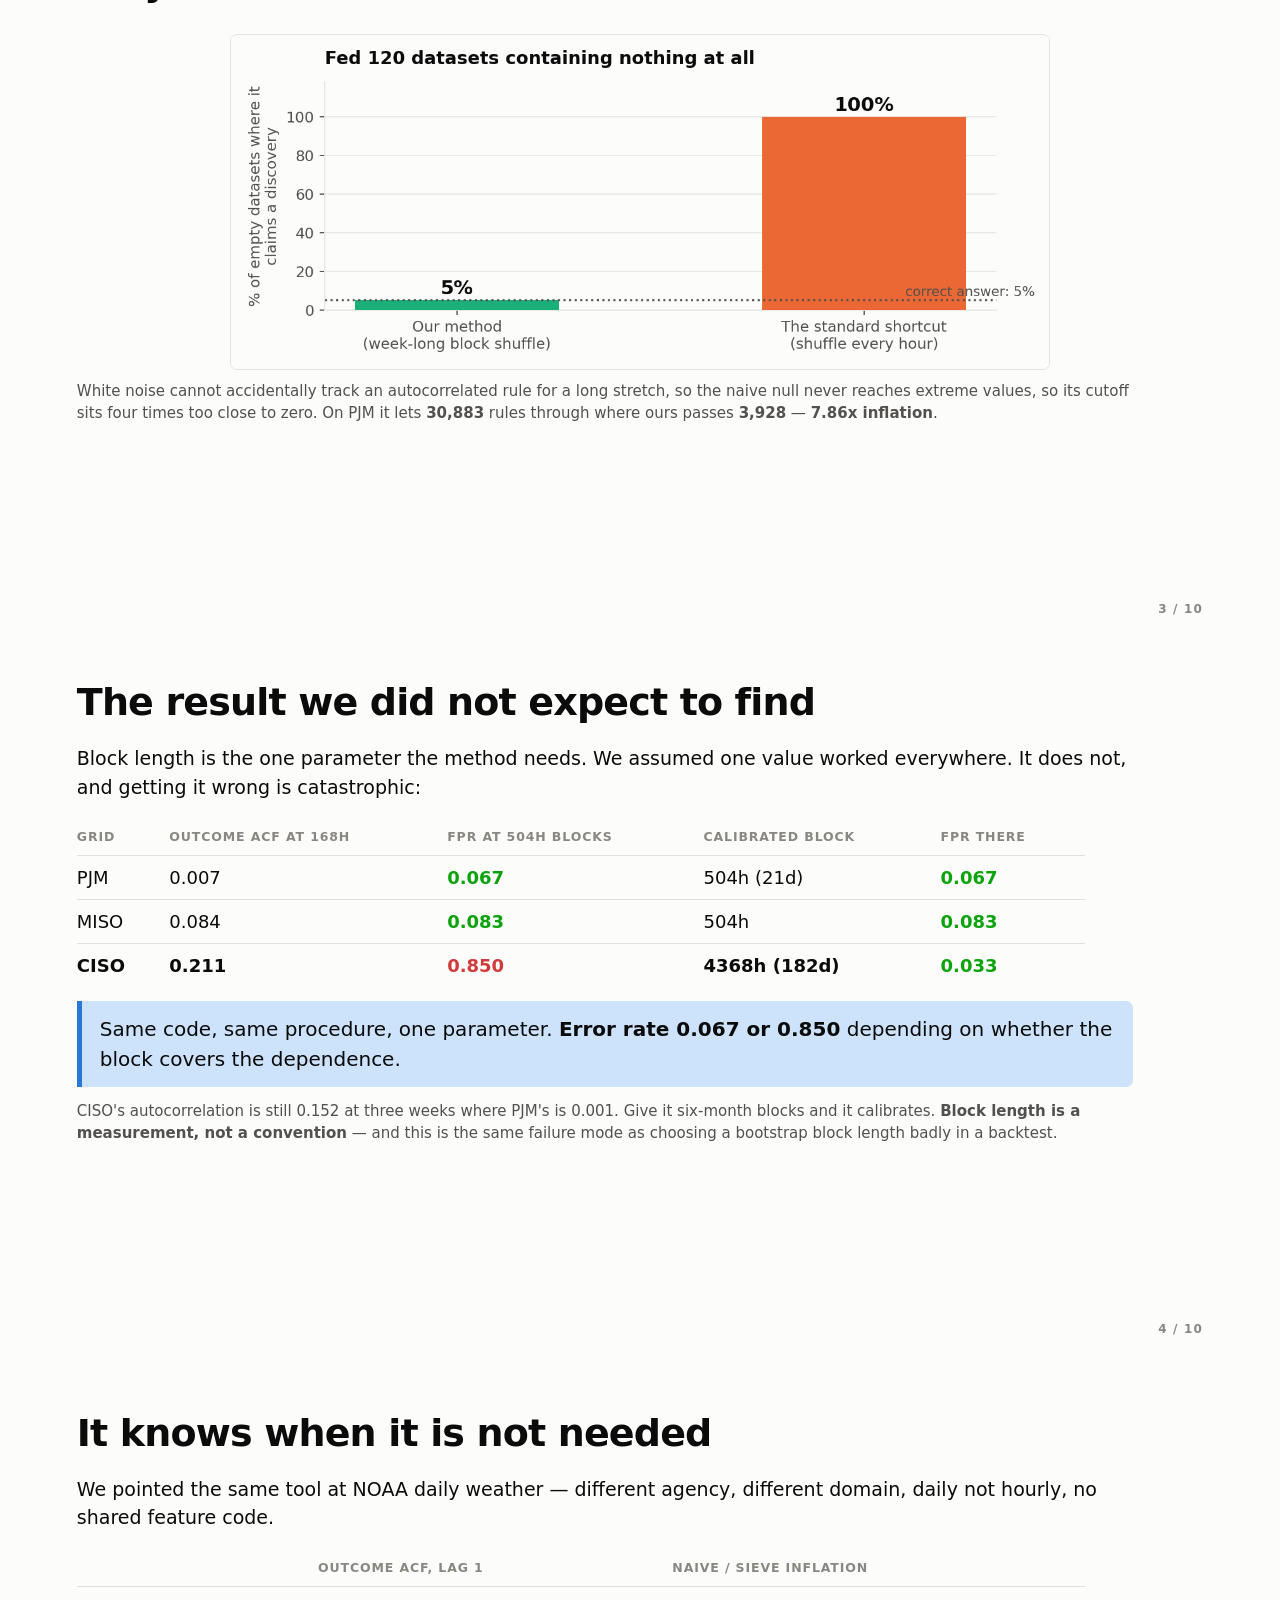
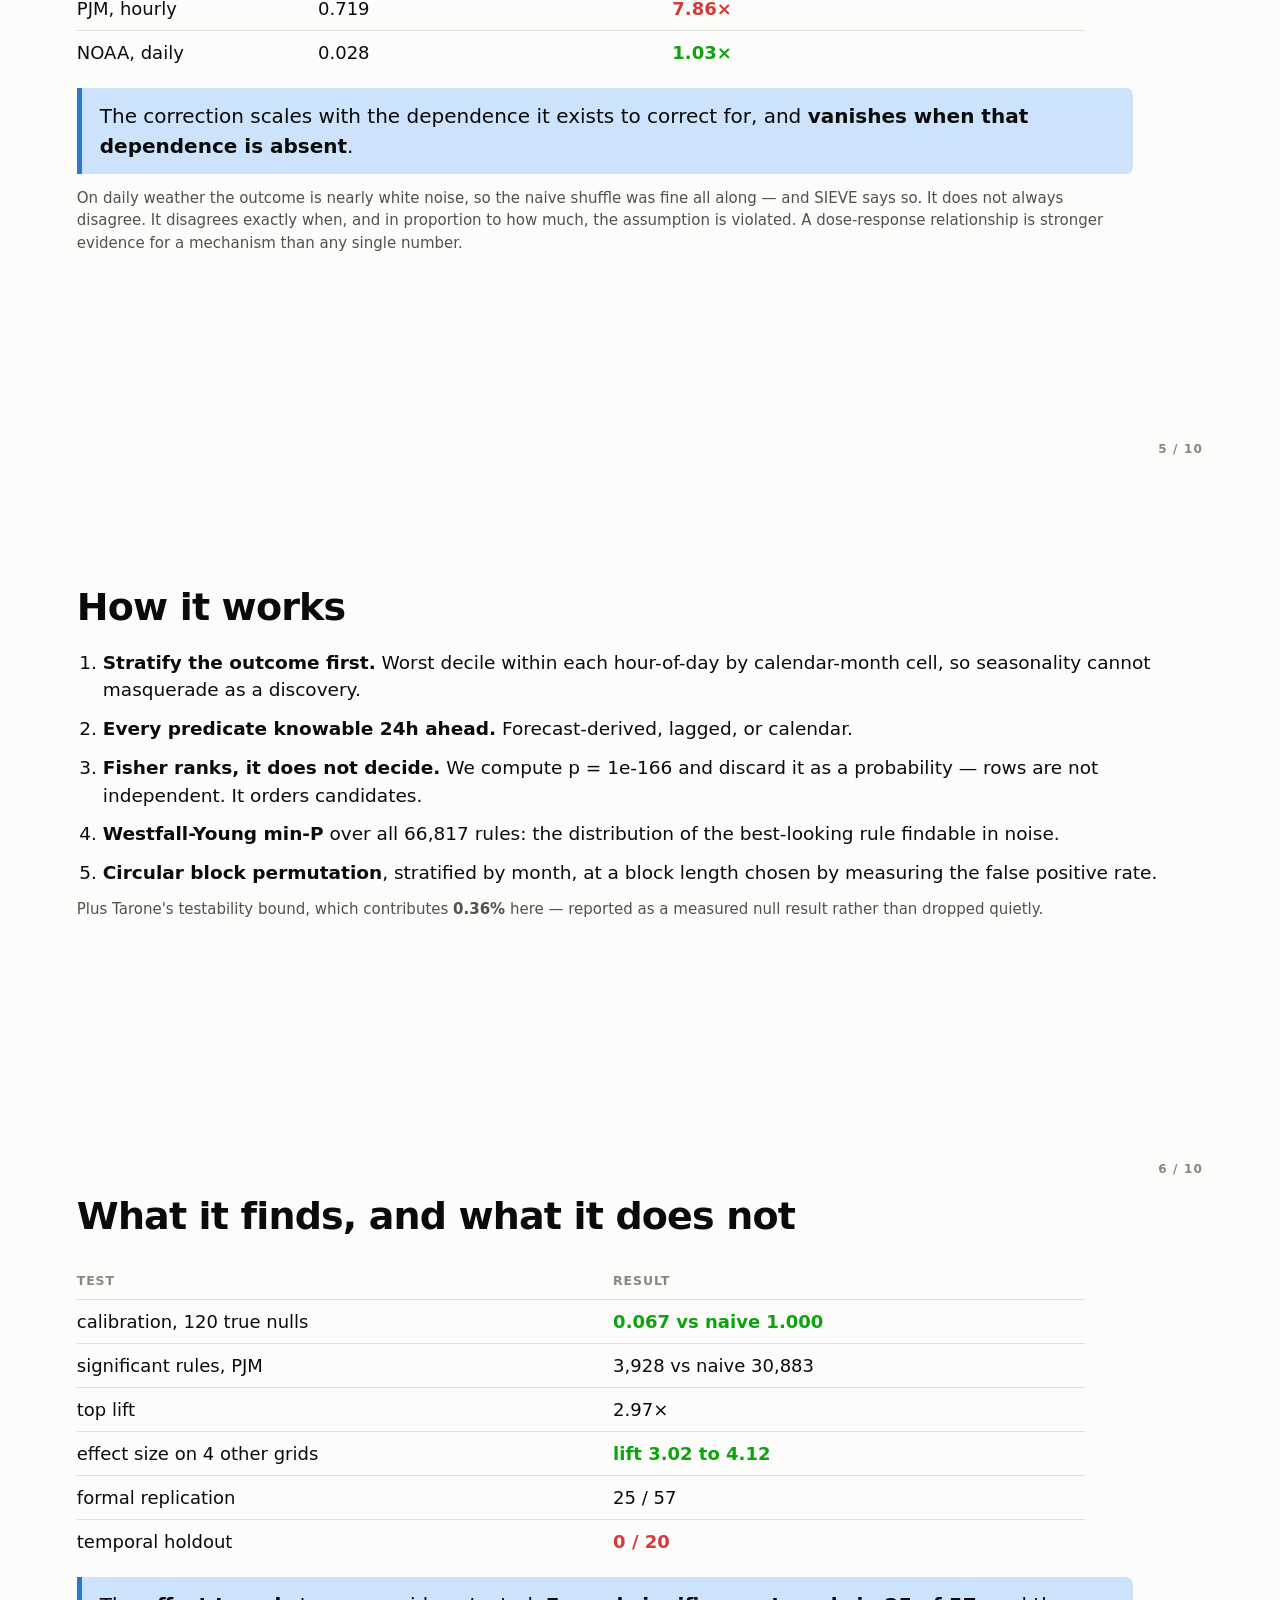
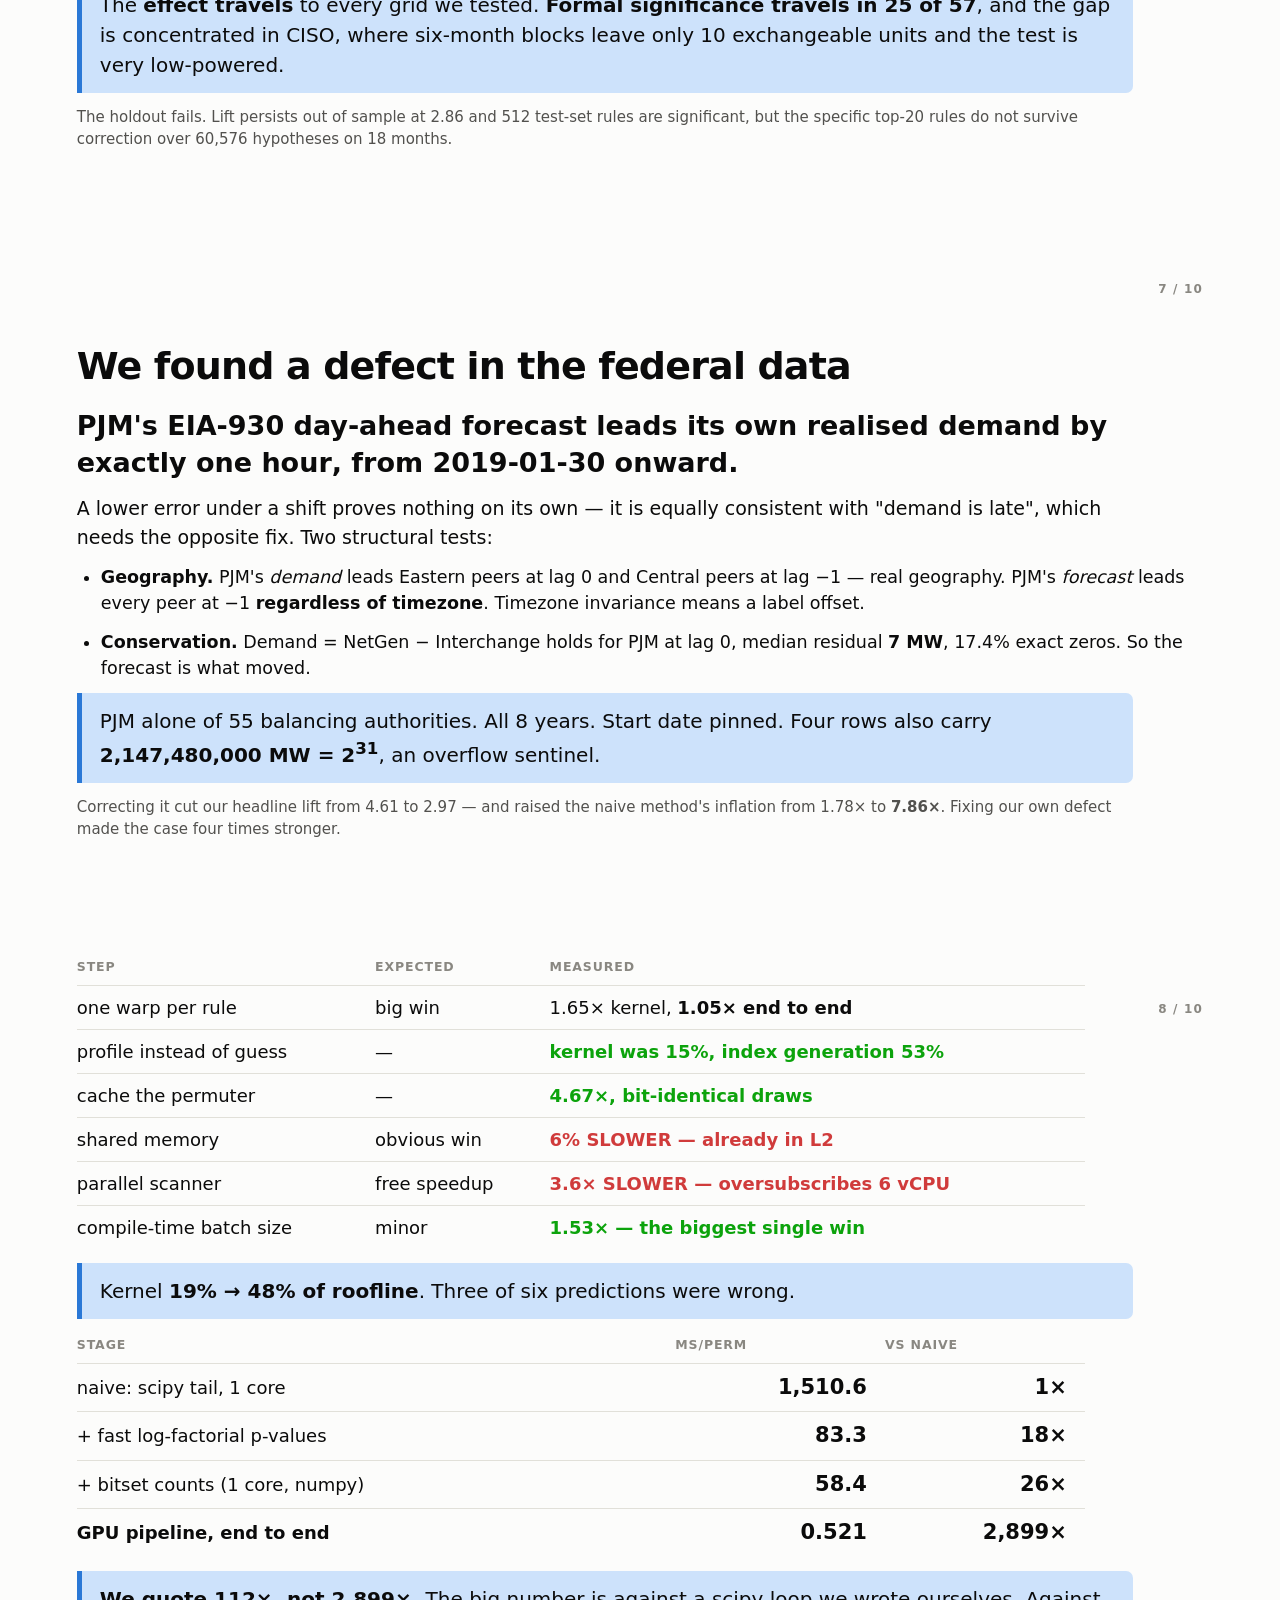
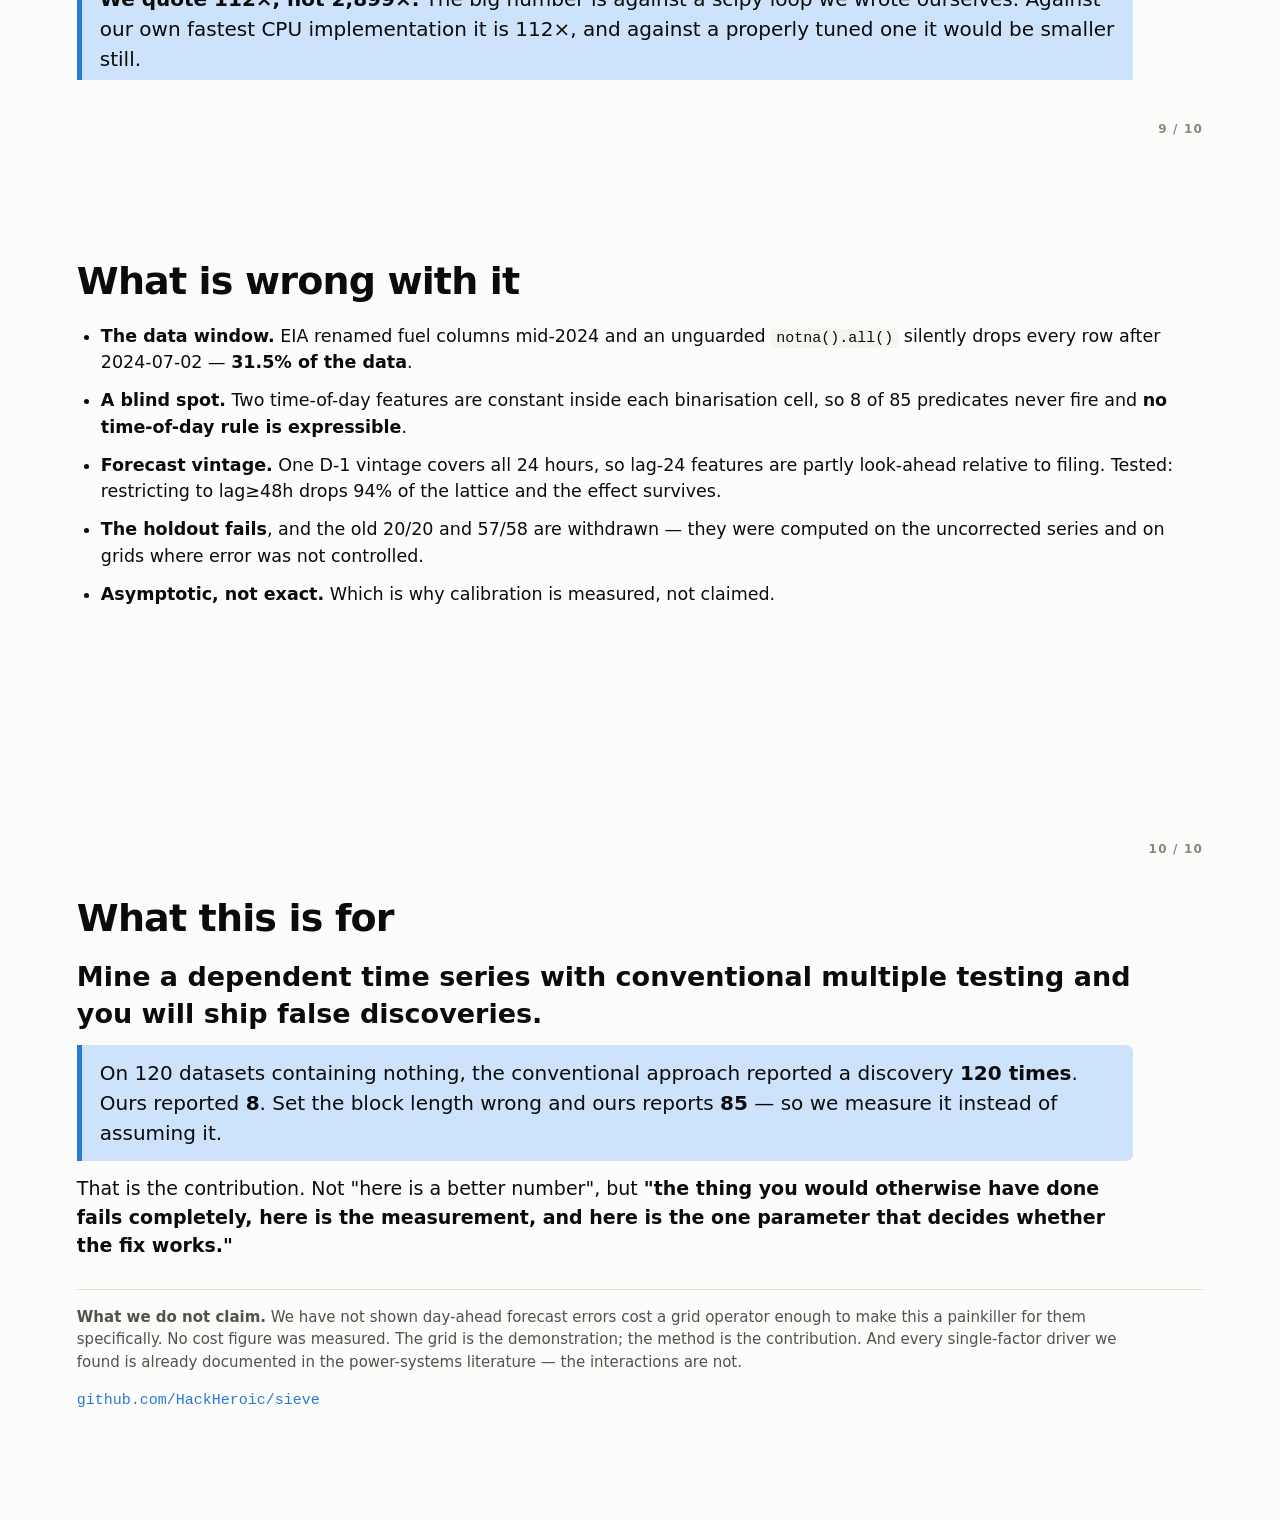
==== commit 7105df5c: "Show the full speed ladder and state why we quote 112x rather than 2,899x Co-Authored-By: Claude Opu" ====
--- a/DECK.html
+++ b/DECK.html
@@ -139,8 +139,15 @@
 <tr><td>shared memory</td><td>obvious win</td><td class=bad>6% SLOWER &mdash; already in L2</td></tr>
 <tr><td>parallel scanner</td><td>free speedup</td><td class=bad>3.6&times; SLOWER &mdash; oversubscribes 6 vCPU</td></tr>
 <tr><td>compile-time batch size</td><td>minor</td><td class=good><b>1.53&times;</b> &mdash; the biggest single win</td></tr></table>
-<p class=hl>Kernel <b>19% &rarr; 48% of roofline</b>, end to end <b>112&times;</b>.
-Three of six predictions were wrong.</p>
+<p class=hl>Kernel <b>19% &rarr; 48% of roofline</b>. Three of six predictions were wrong.</p>
+<table class=tbl2 style="margin-top:4px"><tr><th>stage</th><th>ms/perm</th><th>vs naive</th></tr>
+<tr><td>naive: scipy tail, 1 core</td><td class=num>1,510.6</td><td class=num>1&times;</td></tr>
+<tr><td>+ fast log-factorial p-values</td><td class=num>83.3</td><td class=num>18&times;</td></tr>
+<tr><td>+ bitset counts (1 core, numpy)</td><td class=num>58.4</td><td class=num>26&times;</td></tr>
+<tr><td><b>GPU pipeline, end to end</b></td><td class=num><b>0.521</b></td><td class=num><b>2,899&times;</b></td></tr></table>
+<p class=hl><b>We quote 112&times;, not 2,899&times;.</b> The big number is against a
+scipy loop we wrote ourselves. Against our own fastest CPU implementation it is
+112&times;, and against a properly tuned one it would be smaller still.</p>
 <p class=small>The GPU is <b>not</b> the contribution &mdash; PBOOST (2014) and HWY (2015)
 did GPU permutation testing a decade ago. Our CPU baseline is unfused numpy at 6.8 GB/s,
 so against a tuned one the gap is far smaller. We say so.</p></section><section><div class=kick>9 / 10</div><h2>What is wrong with it</h2>
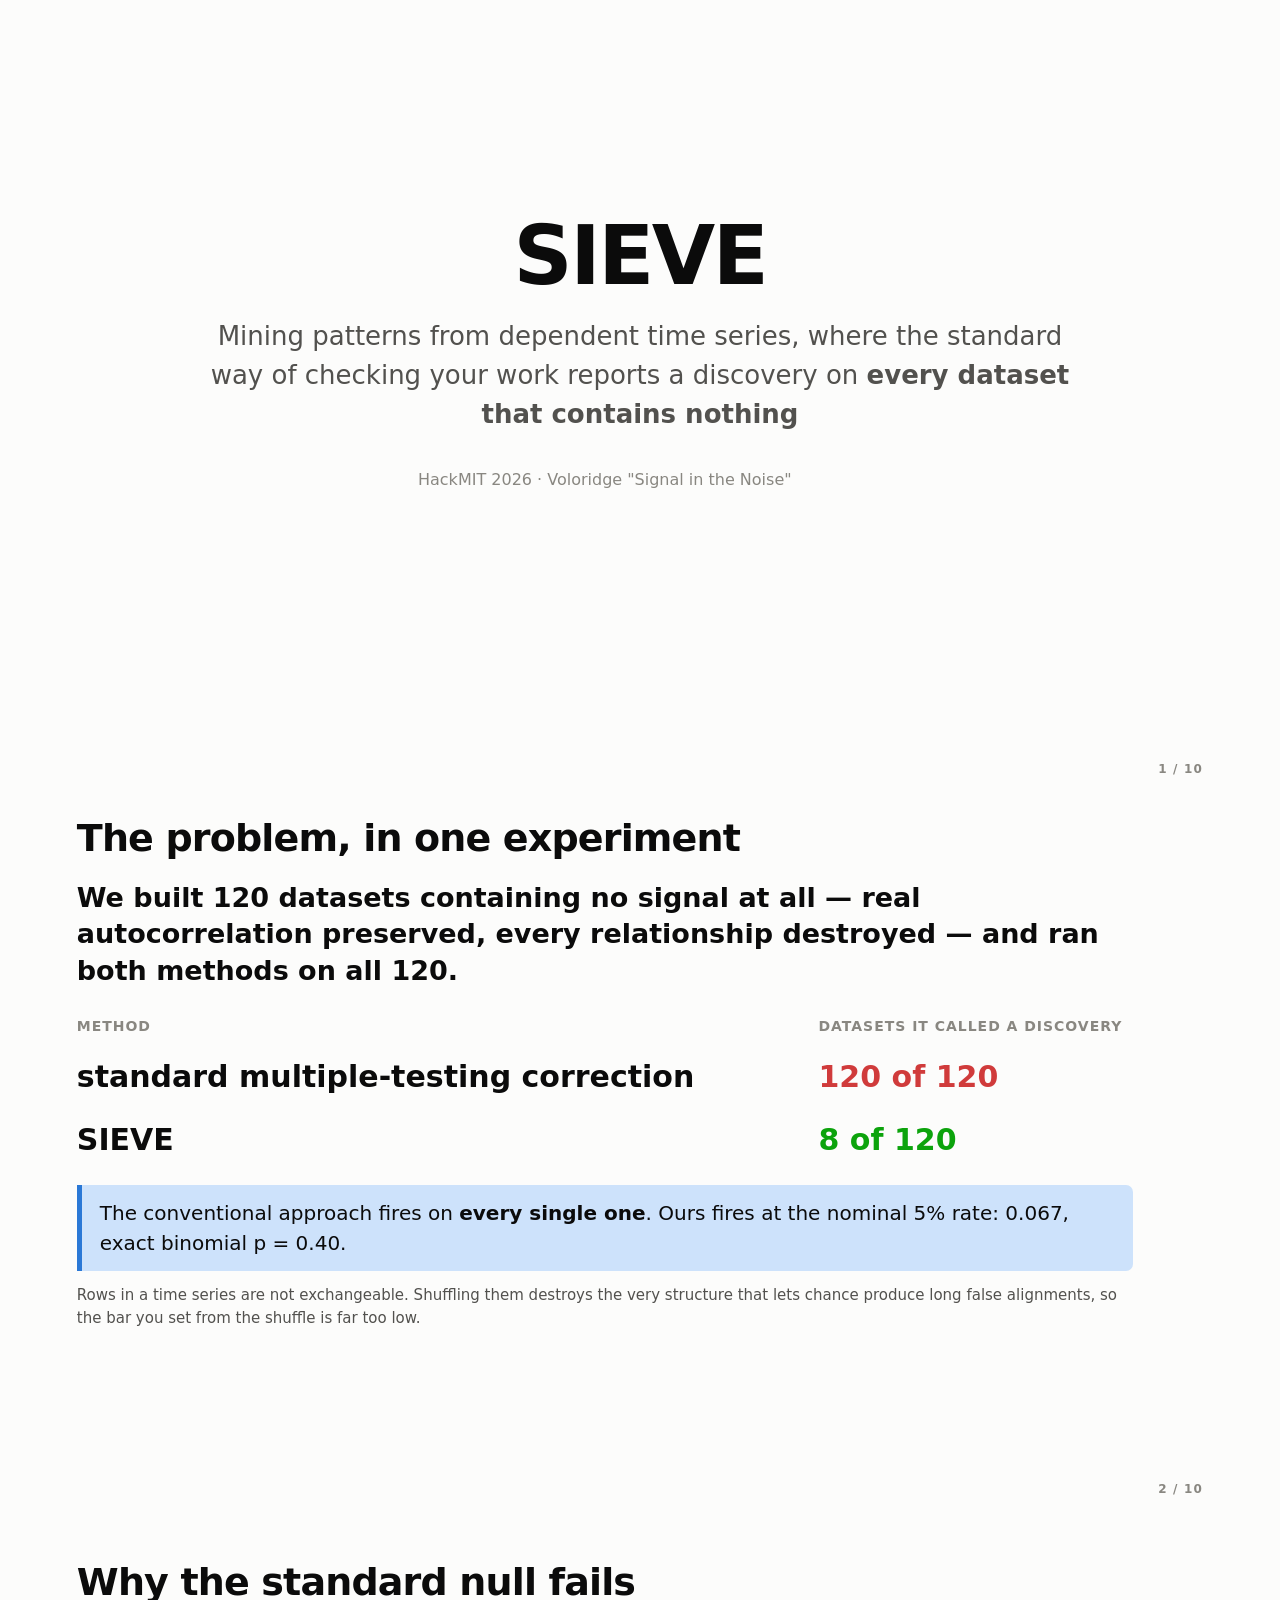
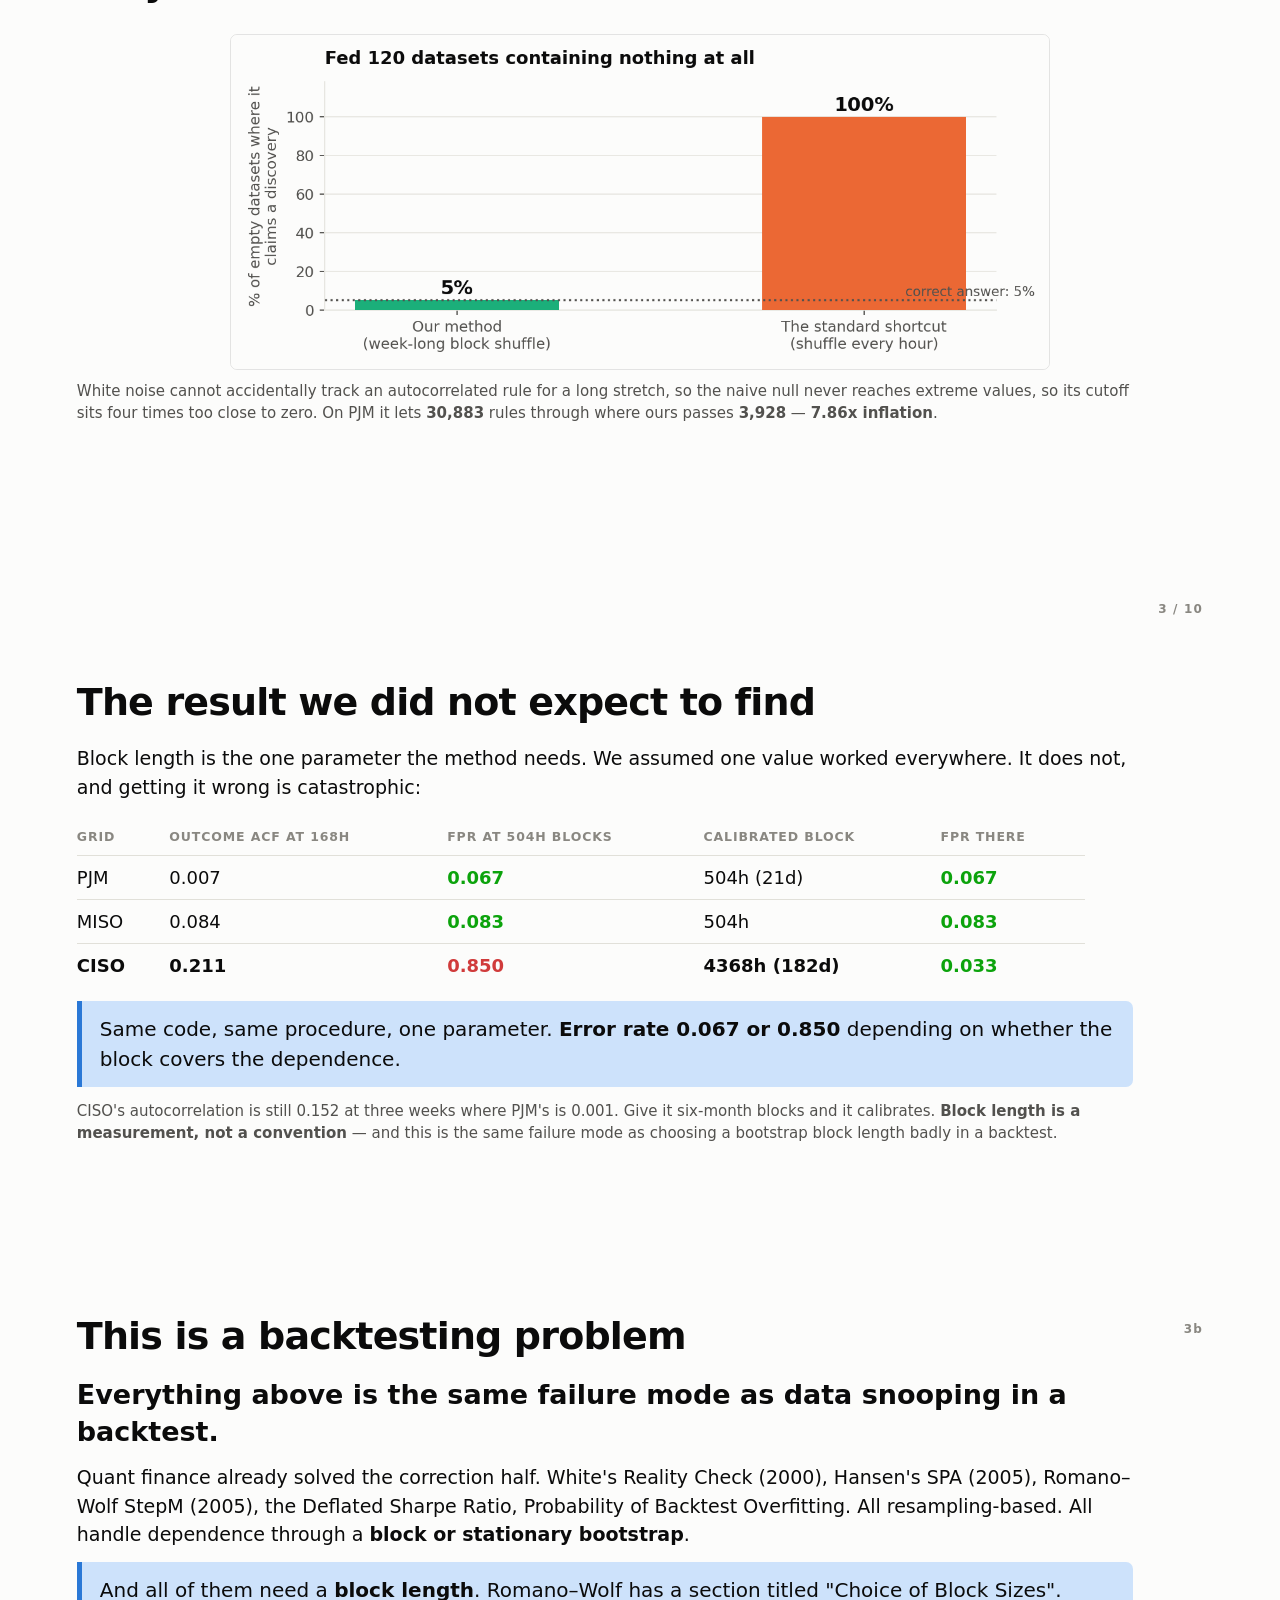
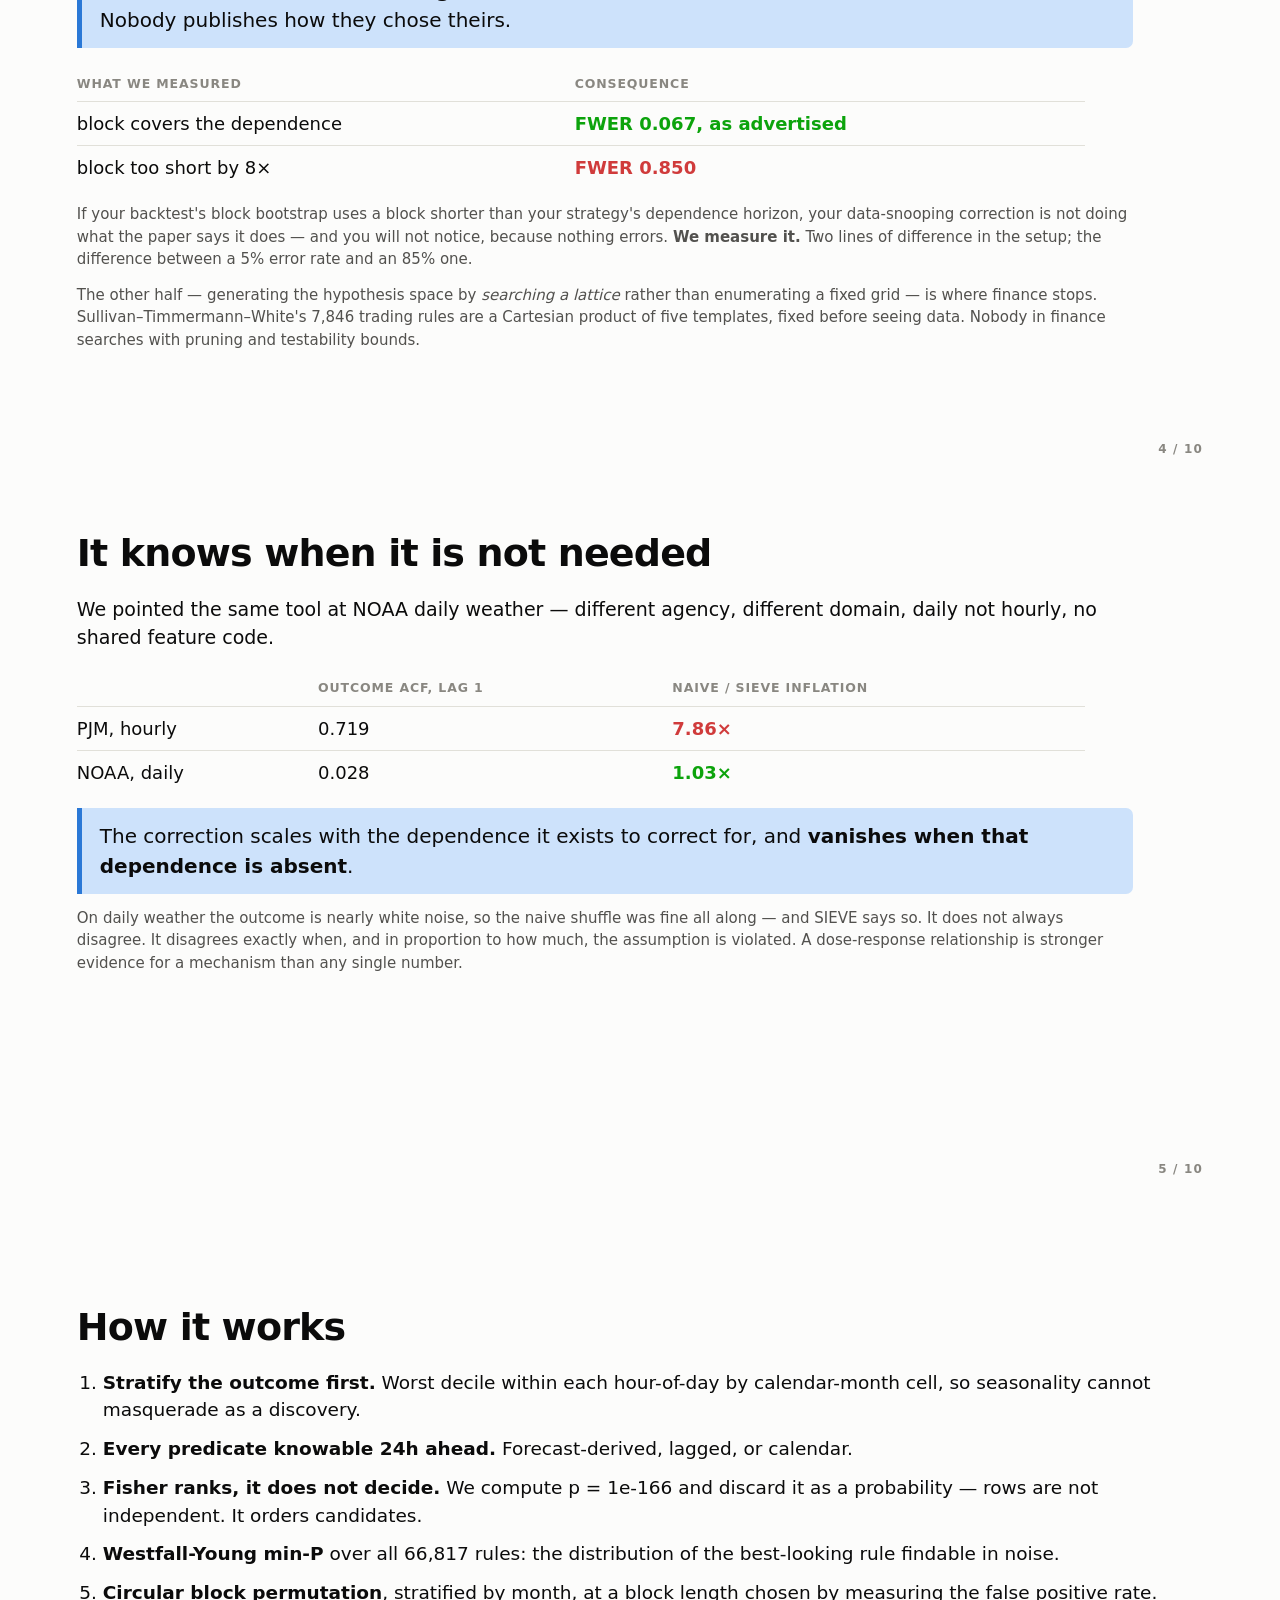
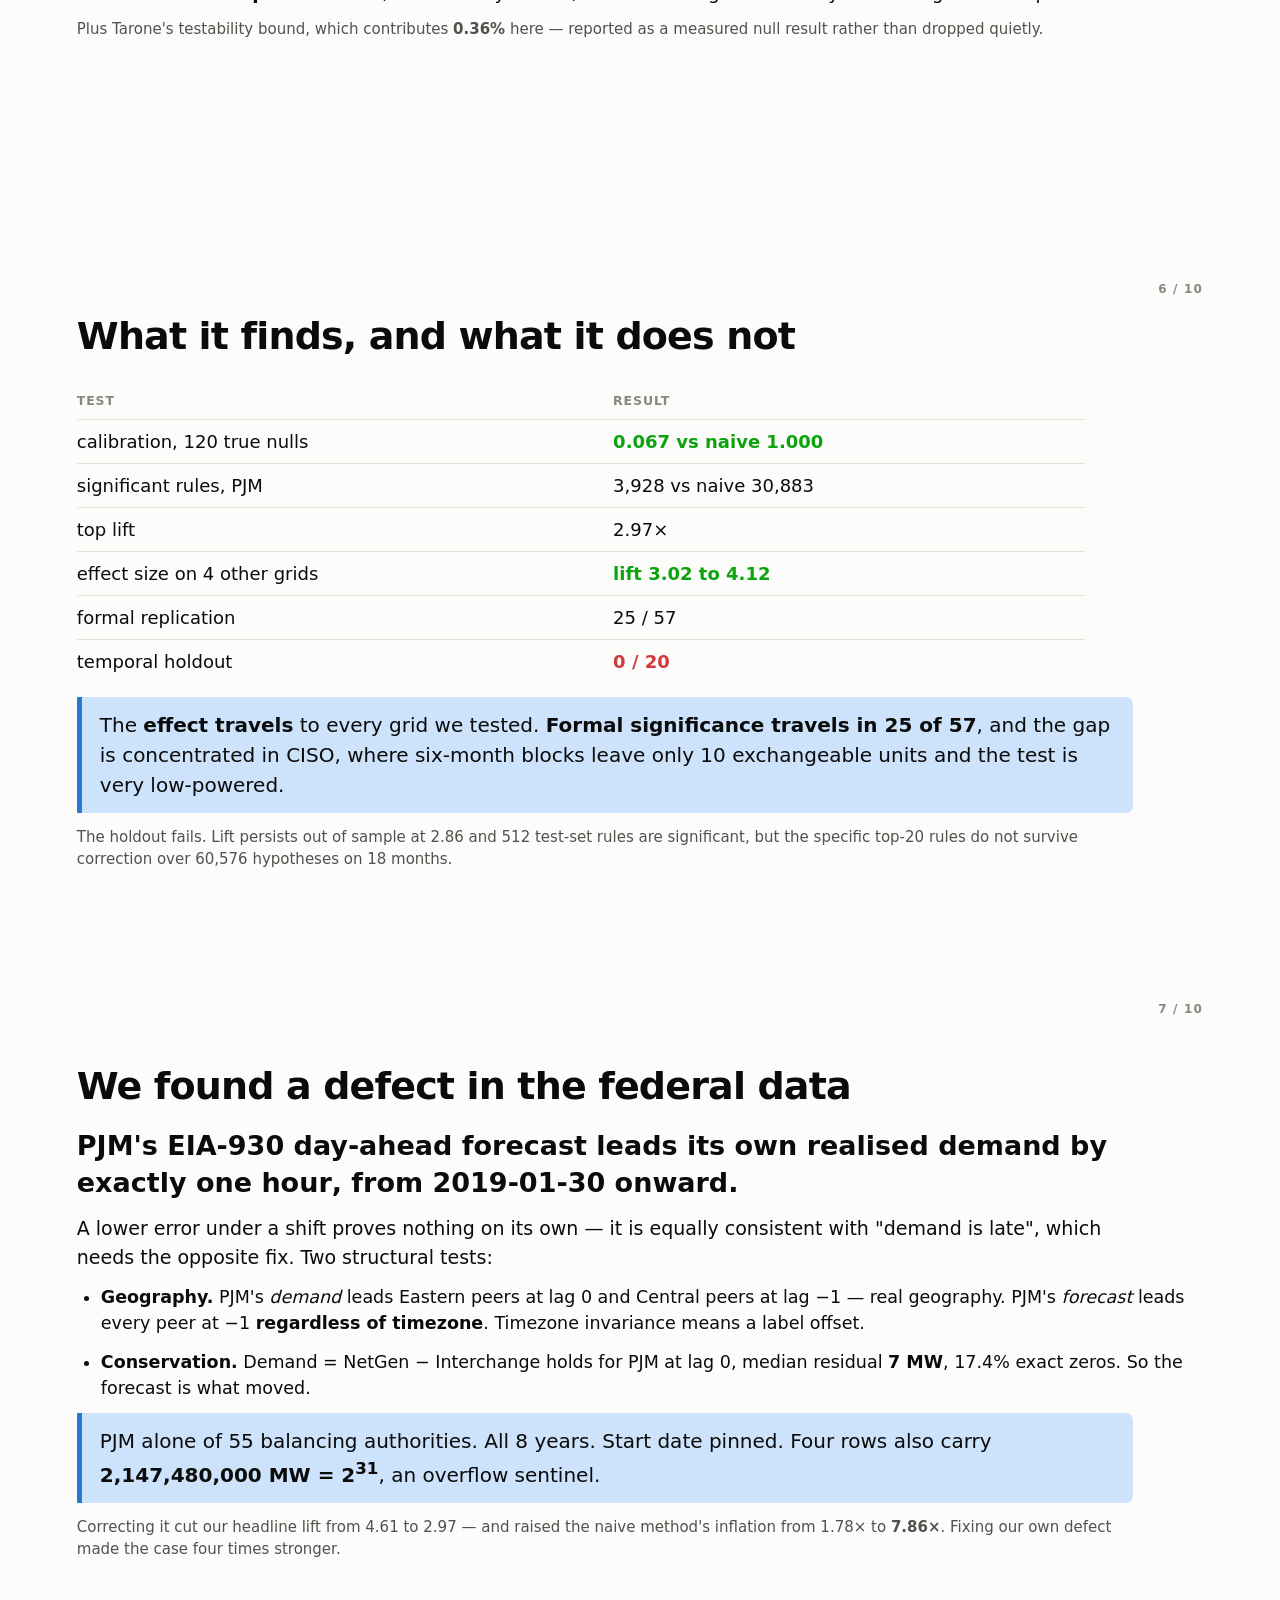
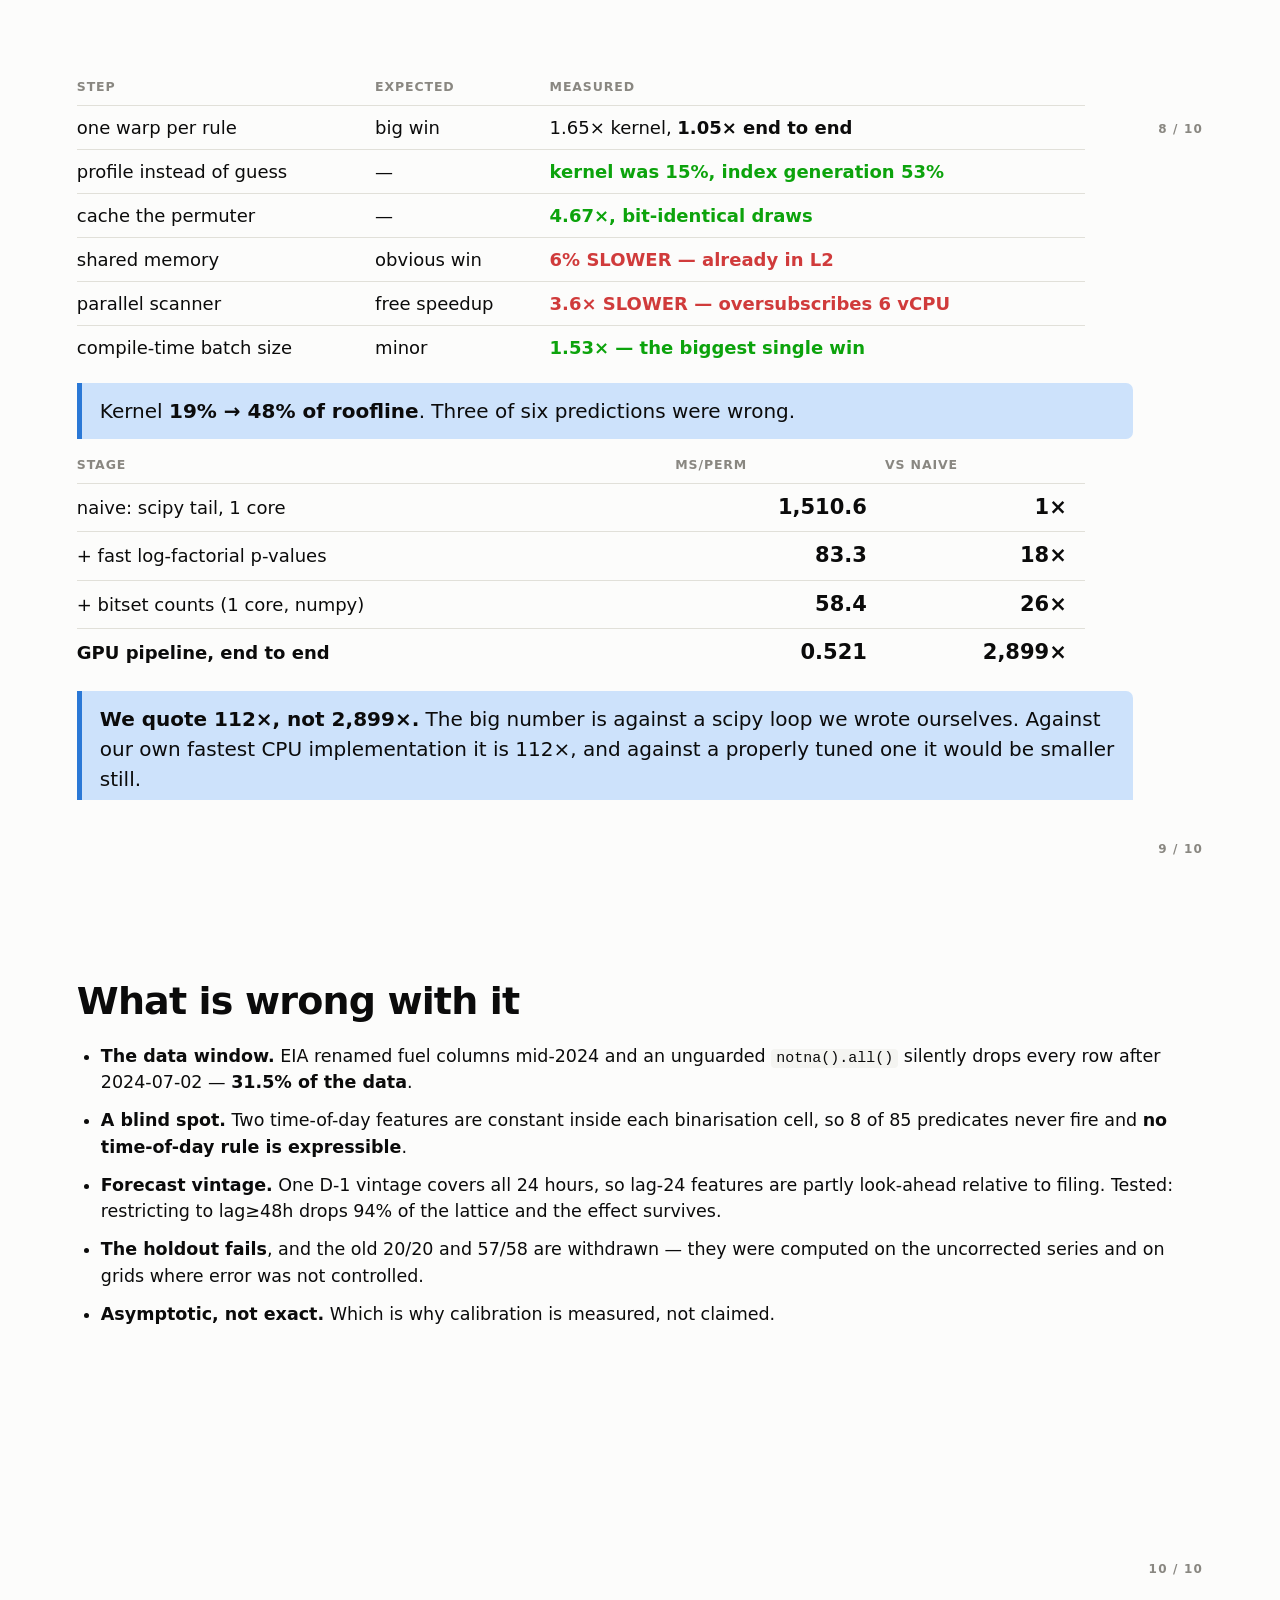
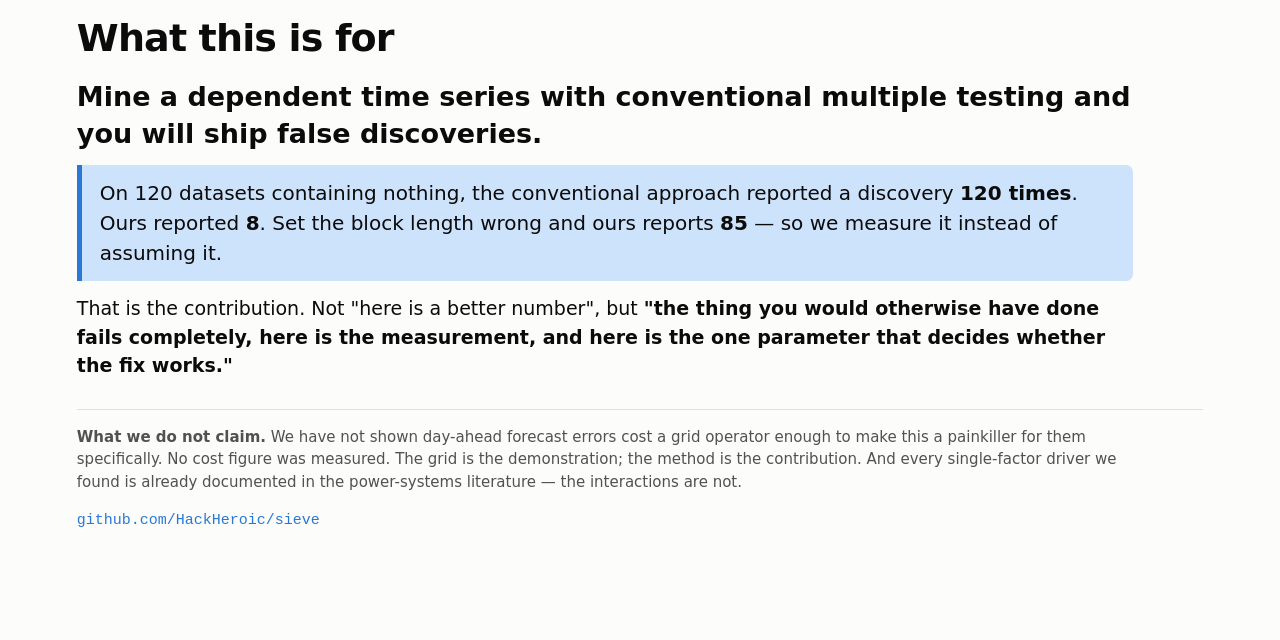
==== commit 1a842e42: "Rebuild demo cache on corrected PJM; add the backtesting-connection slide The live demo was serving " ====
--- a/DECK.html
+++ b/DECK.html
@@ -78,7 +78,29 @@
 <p class=small>CISO's autocorrelation is still 0.152 at three weeks where PJM's is
 0.001. Give it six-month blocks and it calibrates. <b>Block length is a measurement,
 not a convention</b> &mdash; and this is the same failure mode as choosing a bootstrap
-block length badly in a backtest.</p></section><section><div class=kick>4 / 10</div><h2>It knows when it is not needed</h2>
+block length badly in a backtest.</p></section><section><div class=kick>3b</div>
+<h2>This is a backtesting problem</h2>
+<p class=big>Everything above is the same failure mode as data snooping in a backtest.</p>
+<p>Quant finance already solved the correction half. White's Reality Check (2000),
+Hansen's SPA (2005), Romano&ndash;Wolf StepM (2005), the Deflated Sharpe Ratio,
+Probability of Backtest Overfitting. All resampling-based. All handle dependence
+through a <b>block or stationary bootstrap</b>.</p>
+<p class=hl>And all of them need a <b>block length</b>. Romano&ndash;Wolf has a section
+titled "Choice of Block Sizes". Nobody publishes how they chose theirs.</p>
+<table class=tbl2><tr><th>what we measured</th><th>consequence</th></tr>
+<tr><td>block covers the dependence</td><td class=good>FWER 0.067, as advertised</td></tr>
+<tr><td>block too short by 8&times;</td><td class=bad>FWER 0.850</td></tr></table>
+<p class=small>If your backtest's block bootstrap uses a block shorter than your
+strategy's dependence horizon, your data-snooping correction is not doing what the
+paper says it does &mdash; and you will not notice, because nothing errors. <b>We
+measure it.</b> Two lines of difference in the setup; the difference between a 5% error
+rate and an 85% one.</p>
+<p class=small>The other half &mdash; generating the hypothesis space by
+<i>searching a lattice</i> rather than enumerating a fixed grid &mdash; is where finance
+stops. Sullivan&ndash;Timmermann&ndash;White's 7,846 trading rules are a Cartesian
+product of five templates, fixed before seeing data. Nobody in finance searches with
+pruning and testability bounds.</p>
+</section><section><div class=kick>4 / 10</div><h2>It knows when it is not needed</h2>
 <p>We pointed the same tool at NOAA daily weather &mdash; different agency, different
 domain, daily not hourly, no shared feature code.</p>
 <table class=tbl2><tr><th></th><th>outcome ACF, lag 1</th><th>naive / SIEVE inflation</th></tr>
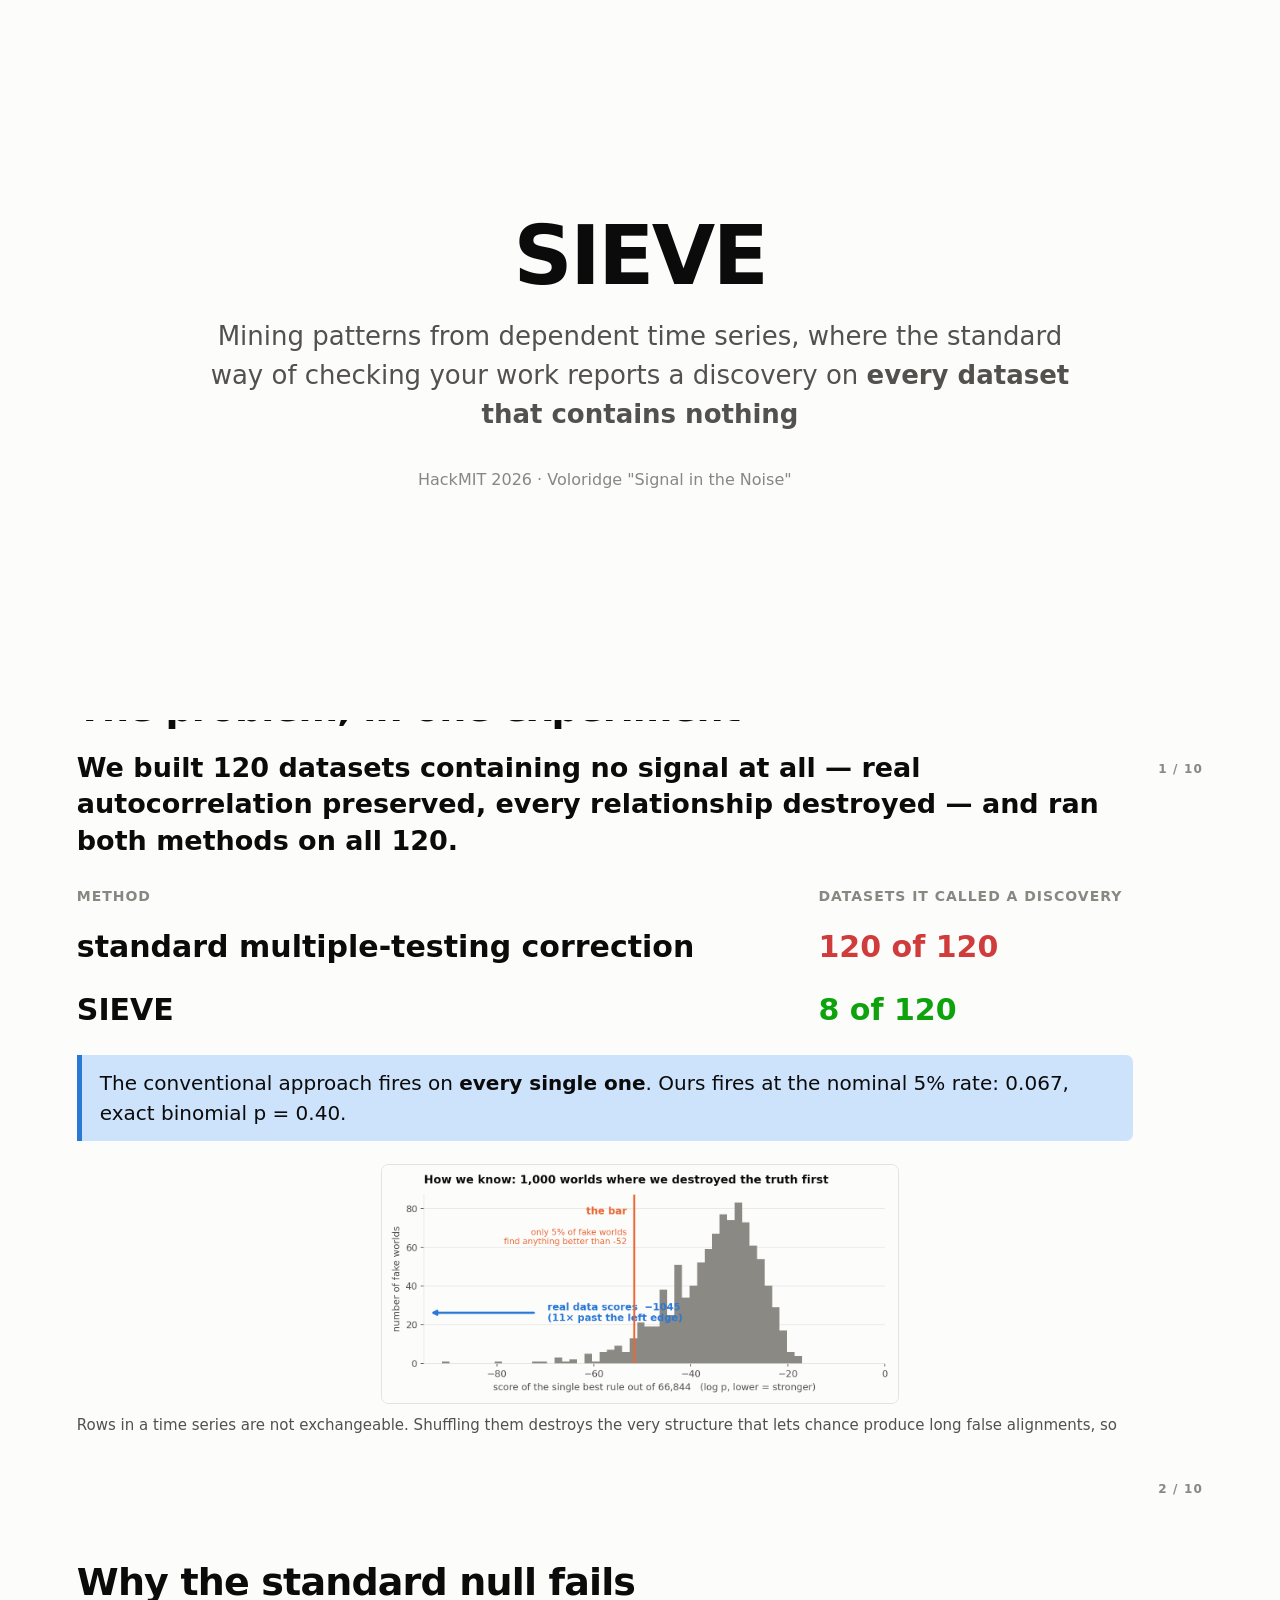
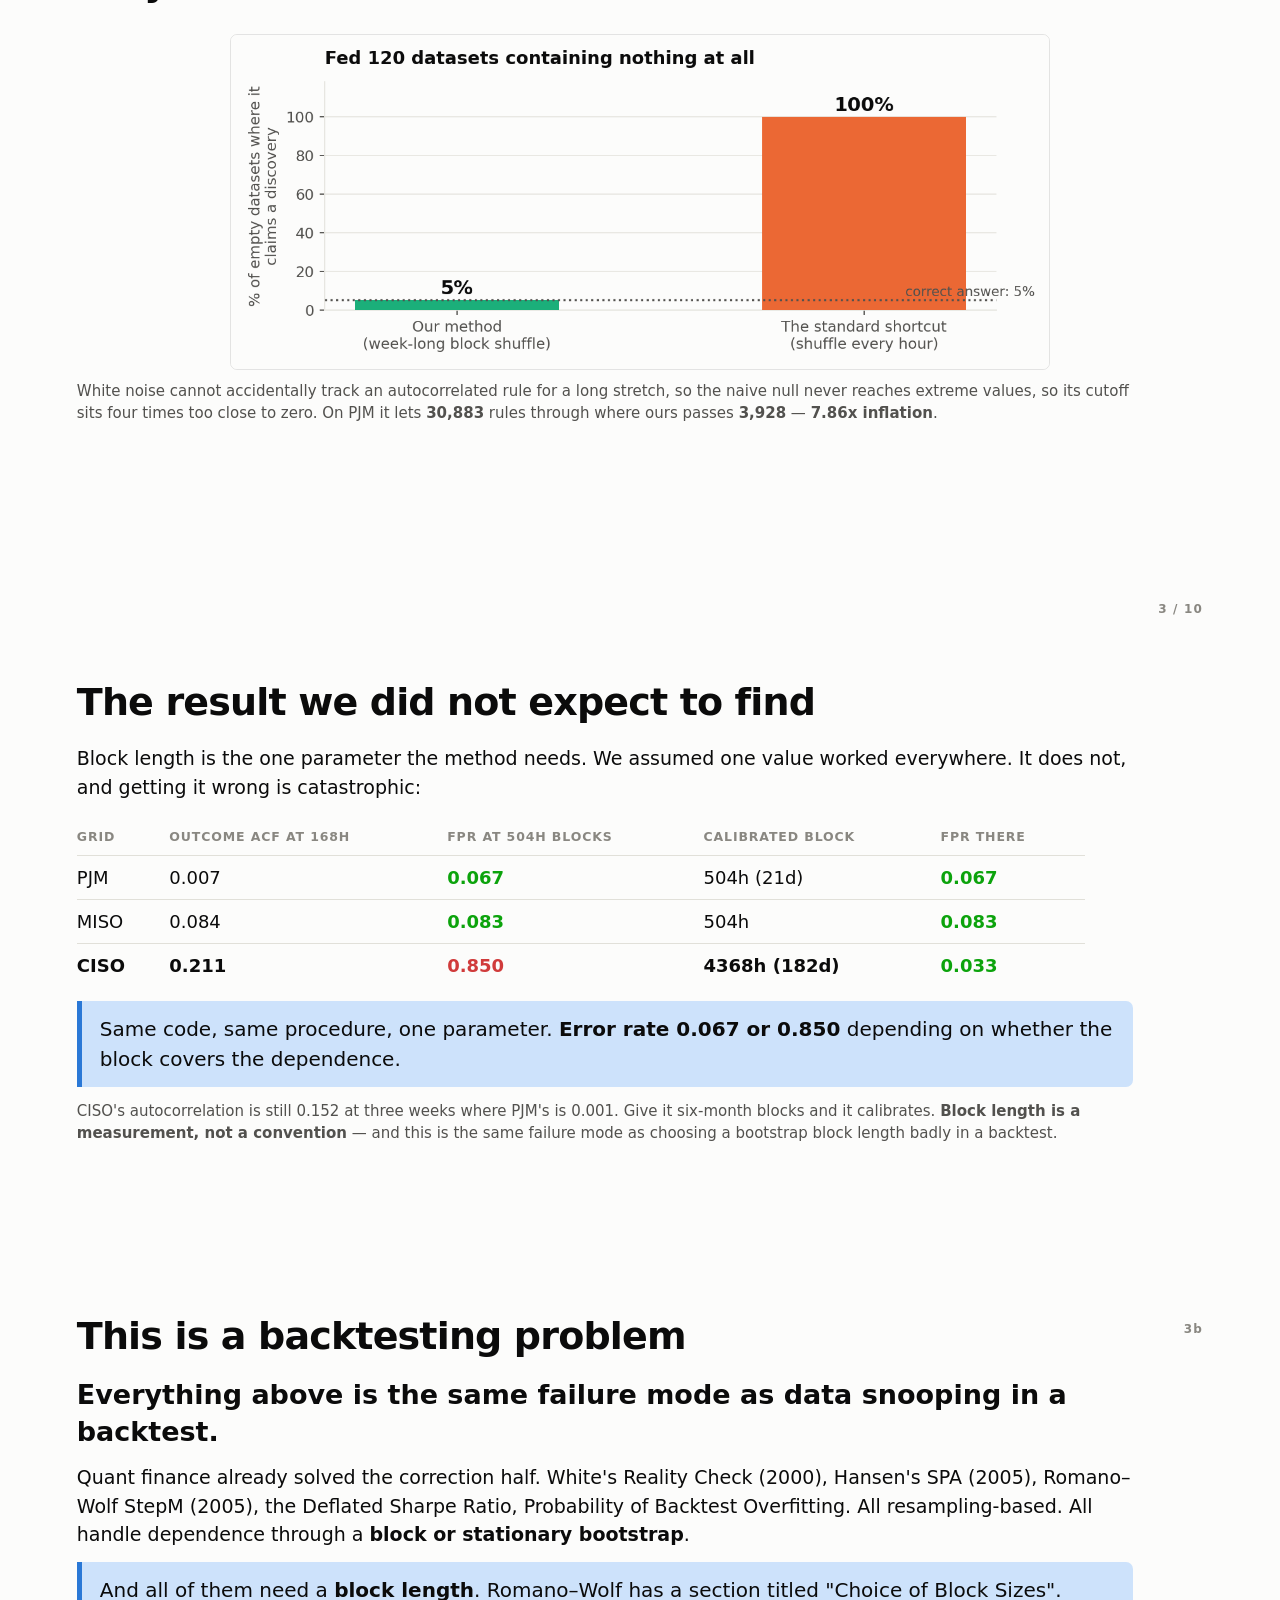
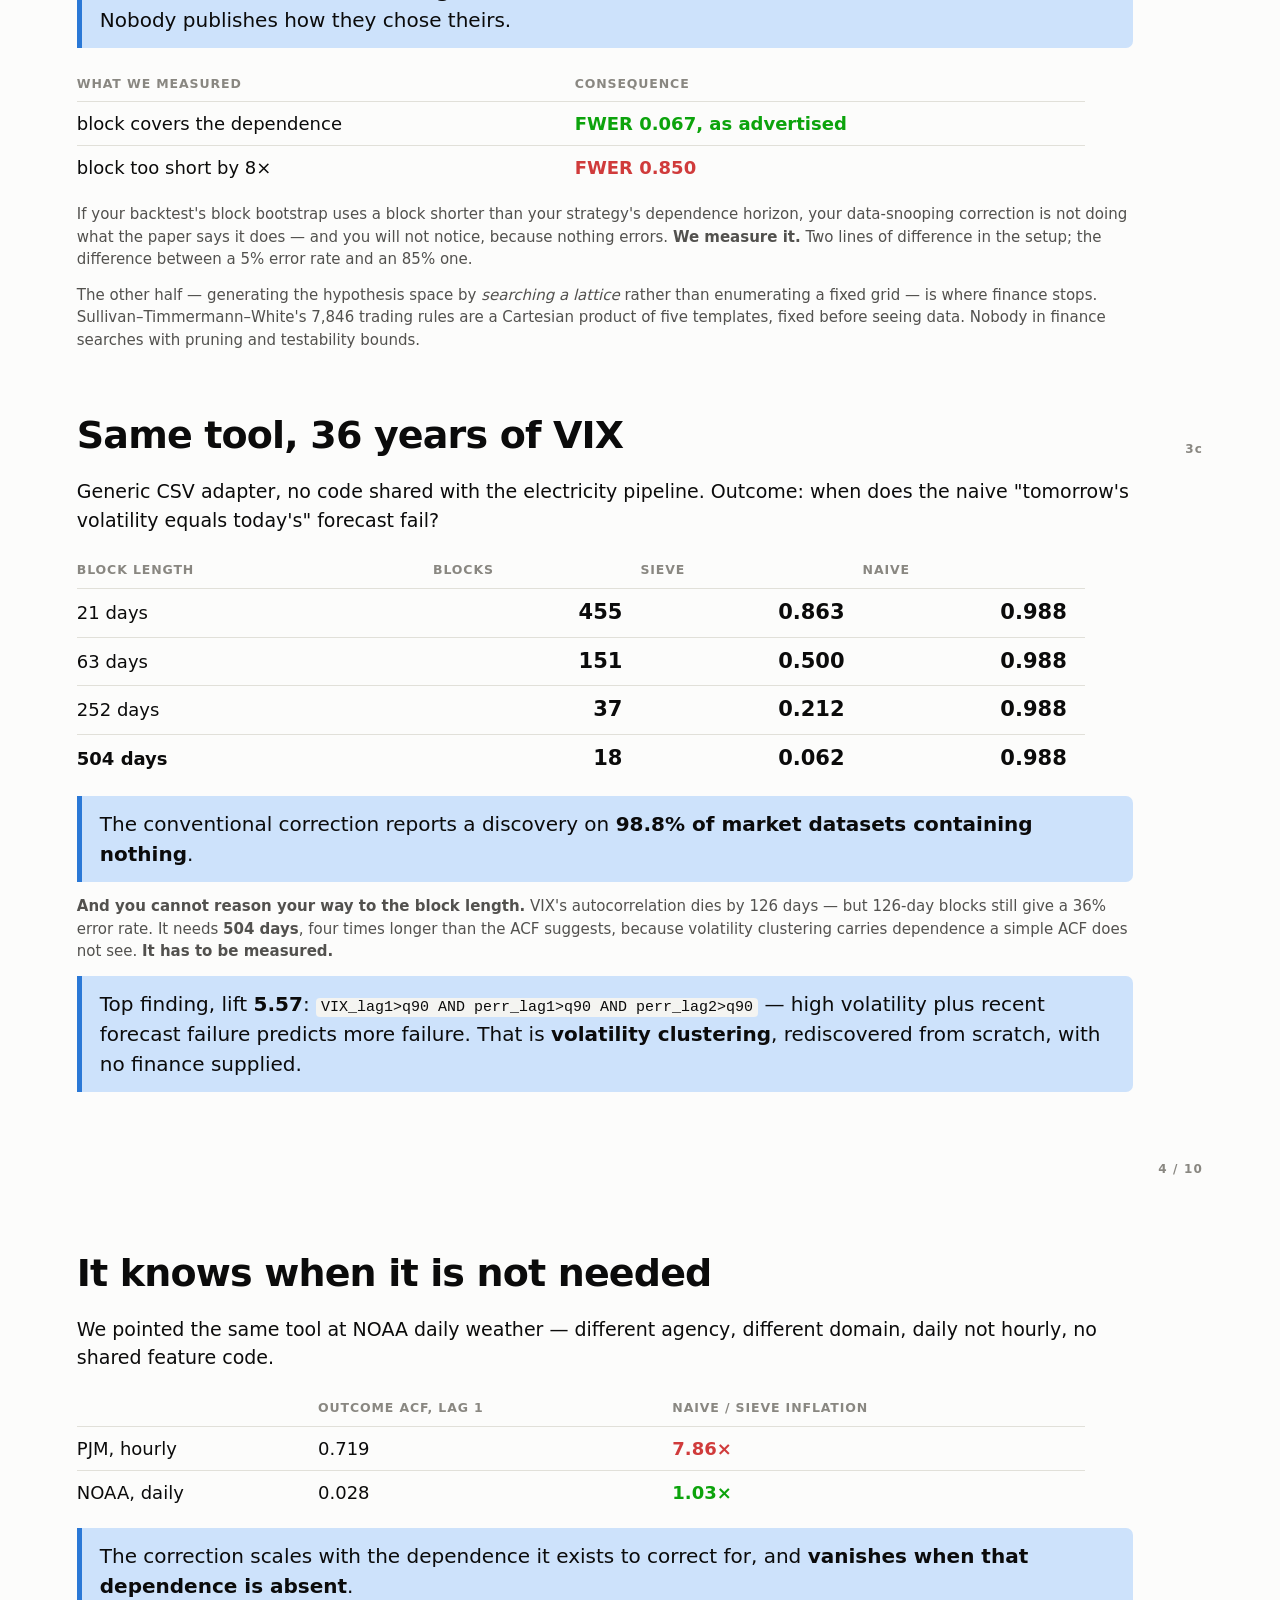
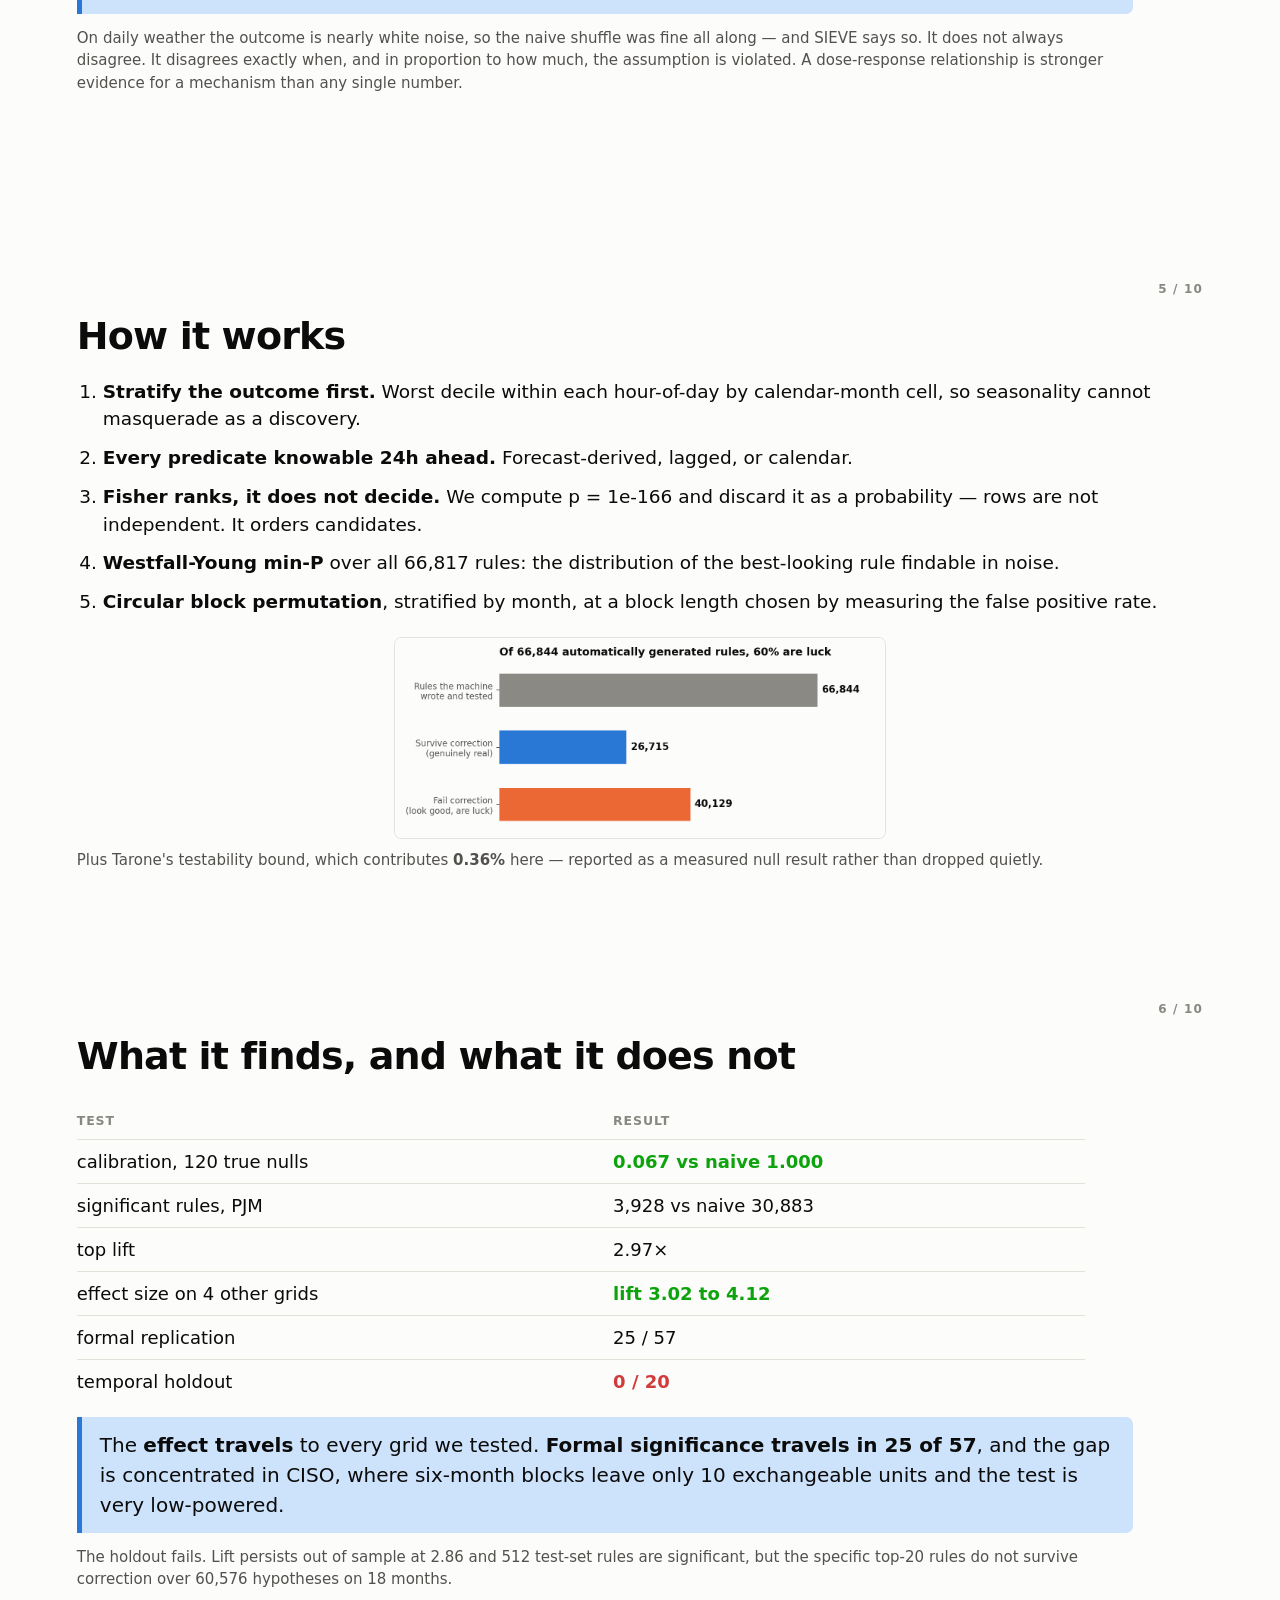
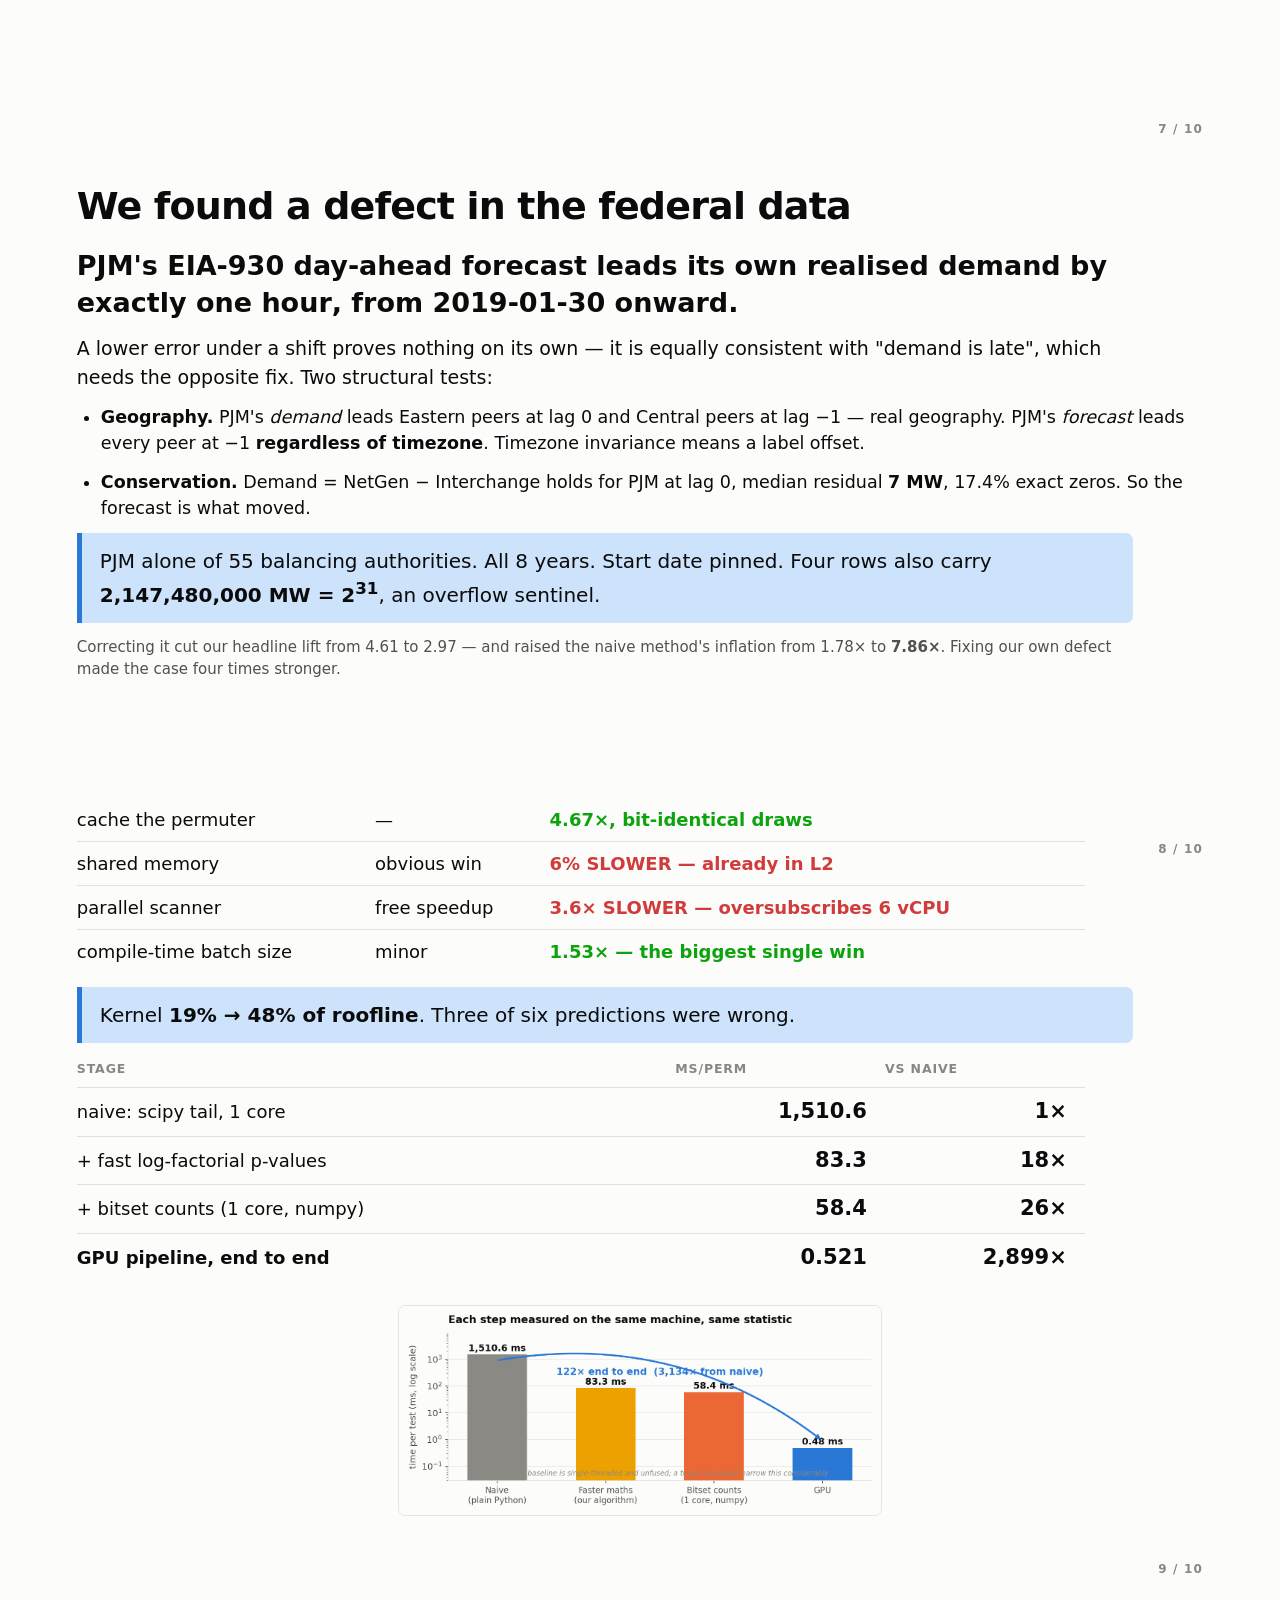
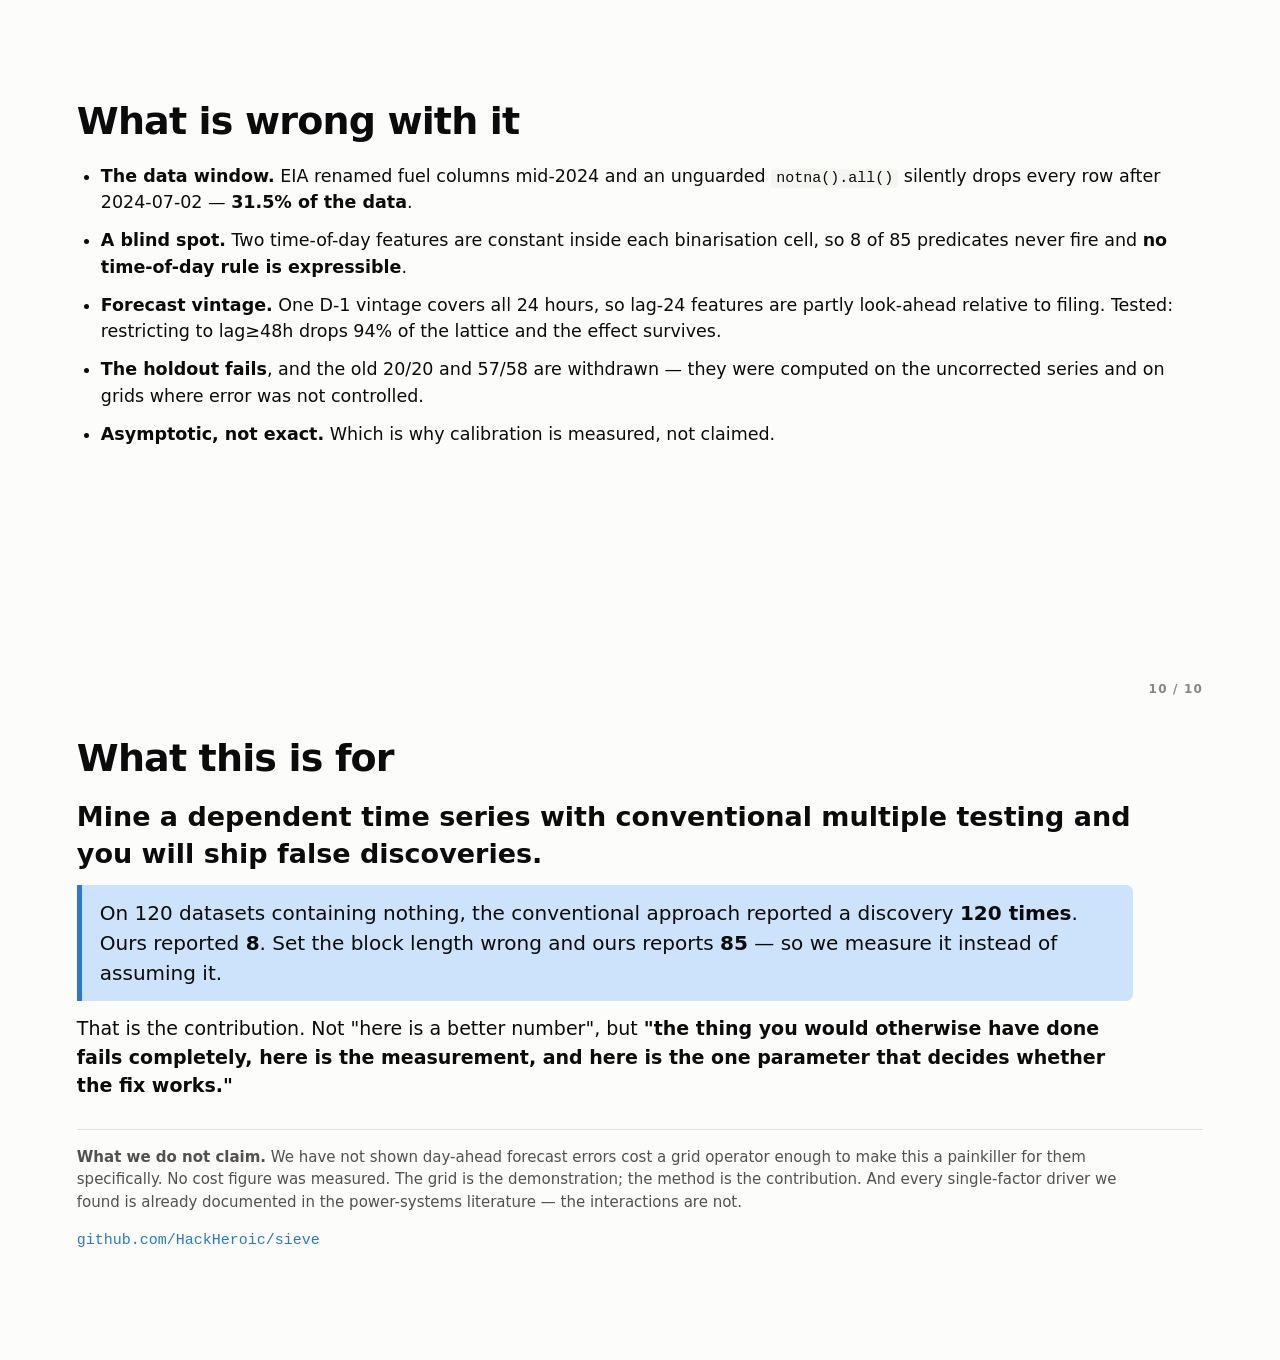
==== commit 96c06e34: "Market data: SIEVE calibrates on 36 years of VIX; naive fires on 98.8% of nulls Generic adapter, no " ====
--- a/DECK.html
+++ b/DECK.html
@@ -59,6 +59,7 @@
 <tr><td>SIEVE</td><td class=good>8 of 120</td></tr></table>
 <p class=hl>The conventional approach fires on <b>every single one</b>. Ours fires at
 the nominal 5% rate: 0.067, exact binomial p = 0.40.</p>
+<img src="[data-uri]" style="max-height:2.5in">
 <p class=small>Rows in a time series are not exchangeable. Shuffling them destroys the
 very structure that lets chance produce long false alignments, so the bar you set
 from the shuffle is far too low.</p></section><section><div class=kick>2 / 10</div><h2>Why the standard null fails</h2>
@@ -100,6 +101,25 @@
 stops. Sullivan&ndash;Timmermann&ndash;White's 7,846 trading rules are a Cartesian
 product of five templates, fixed before seeing data. Nobody in finance searches with
 pruning and testability bounds.</p>
+</section><section><div class=kick>3c</div>
+<h2>Same tool, 36 years of VIX</h2>
+<p>Generic CSV adapter, no code shared with the electricity pipeline. Outcome: when
+does the naive "tomorrow's volatility equals today's" forecast fail?</p>
+<table class=tbl2><tr><th>block length</th><th>blocks</th><th>SIEVE</th><th>naive</th></tr>
+<tr><td>21 days</td><td class=num>455</td><td class=num bad>0.863</td><td class=num bad>0.988</td></tr>
+<tr><td>63 days</td><td class=num>151</td><td class=num bad>0.500</td><td class=num bad>0.988</td></tr>
+<tr><td>252 days</td><td class=num>37</td><td class=num bad>0.212</td><td class=num bad>0.988</td></tr>
+<tr><td><b>504 days</b></td><td class=num>18</td><td class=num good><b>0.062</b></td><td class=num bad>0.988</td></tr></table>
+<p class=hl>The conventional correction reports a discovery on <b>98.8% of market
+datasets containing nothing</b>.</p>
+<p class=small><b>And you cannot reason your way to the block length.</b> VIX's
+autocorrelation dies by 126 days &mdash; but 126-day blocks still give a 36% error rate.
+It needs <b>504 days</b>, four times longer than the ACF suggests, because volatility
+clustering carries dependence a simple ACF does not see. <b>It has to be measured.</b></p>
+<p class=hl>Top finding, lift <b>5.57</b>:
+<code>VIX_lag1&gt;q90 AND perr_lag1&gt;q90 AND perr_lag2&gt;q90</code> &mdash; high volatility
+plus recent forecast failure predicts more failure. That is <b>volatility clustering</b>,
+rediscovered from scratch, with no finance supplied.</p>
 </section><section><div class=kick>4 / 10</div><h2>It knows when it is not needed</h2>
 <p>We pointed the same tool at NOAA daily weather &mdash; different agency, different
 domain, daily not hourly, no shared feature code.</p>
@@ -123,6 +143,7 @@
 <li><b>Circular block permutation</b>, stratified by month, at a block length chosen
 by measuring the false positive rate.</li>
 </ol>
+<img src="[data-uri]" style="max-height:2.1in">
 <p class=small>Plus Tarone's testability bound, which contributes <b>0.36%</b> here
 &mdash; reported as a measured null result rather than dropped quietly.</p></section><section><div class=kick>6 / 10</div><h2>What it finds, and what it does not</h2>
 <table class=tbl2><tr><th>test</th><th>result</th></tr>
@@ -167,6 +188,7 @@
 <tr><td>+ fast log-factorial p-values</td><td class=num>83.3</td><td class=num>18&times;</td></tr>
 <tr><td>+ bitset counts (1 core, numpy)</td><td class=num>58.4</td><td class=num>26&times;</td></tr>
 <tr><td><b>GPU pipeline, end to end</b></td><td class=num><b>0.521</b></td><td class=num><b>2,899&times;</b></td></tr></table>
+<img src="[data-uri]" style="max-height:2.2in">
 <p class=hl><b>We quote 112&times;, not 2,899&times;.</b> The big number is against a
 scipy loop we wrote ourselves. Against our own fastest CPU implementation it is
 112&times;, and against a properly tuned one it would be smaller still.</p>
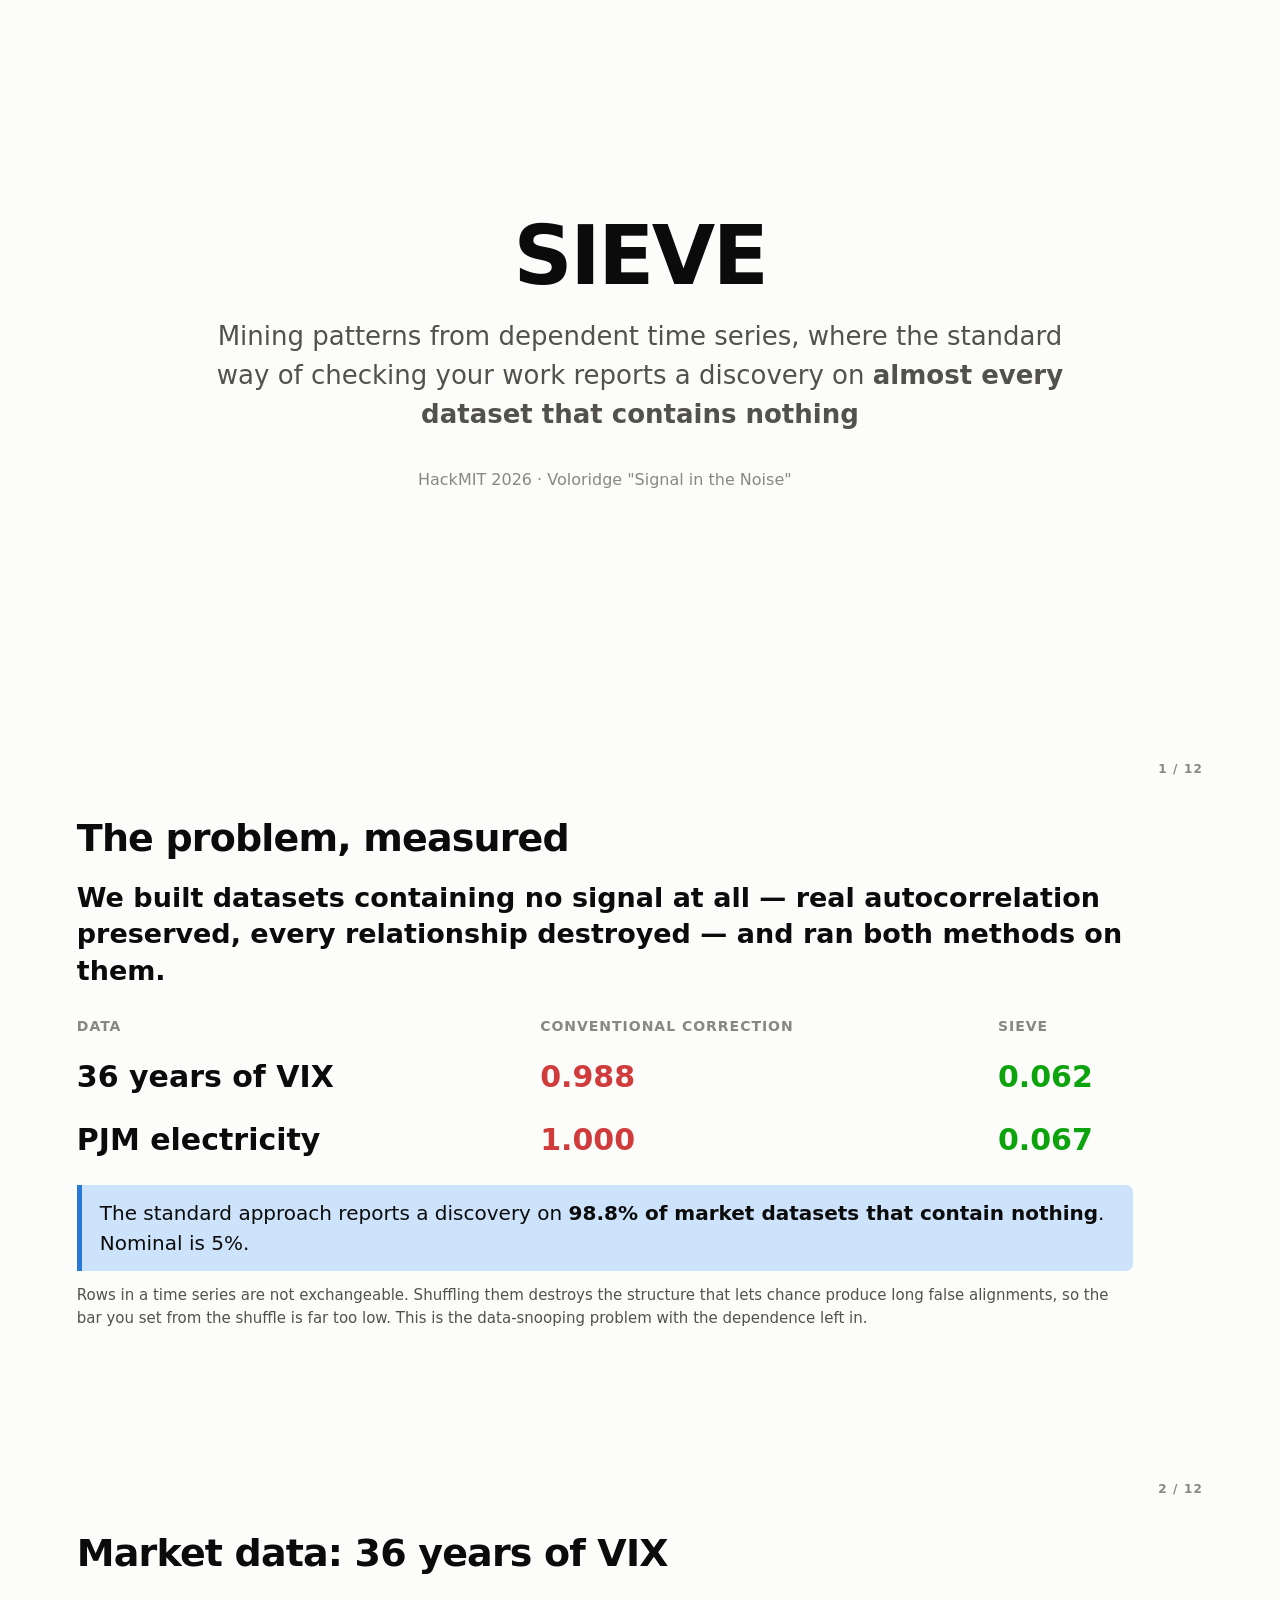
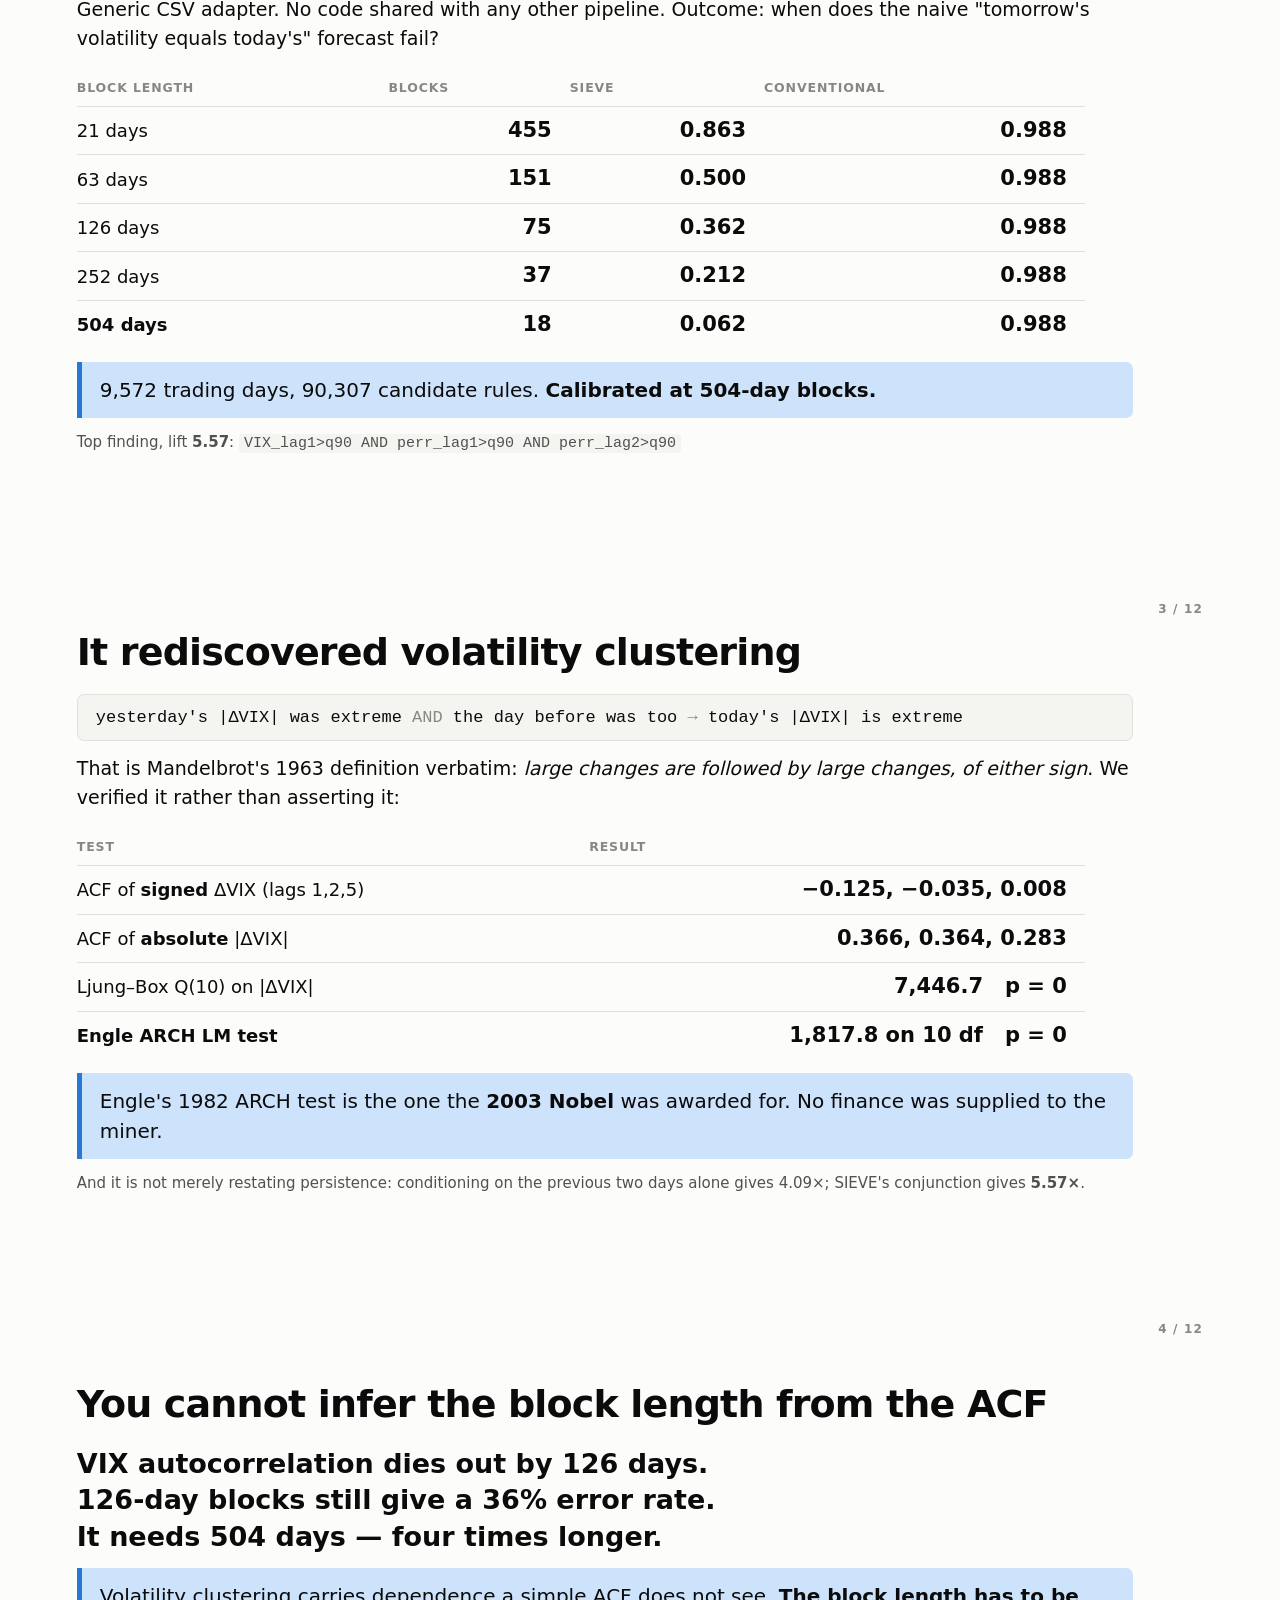
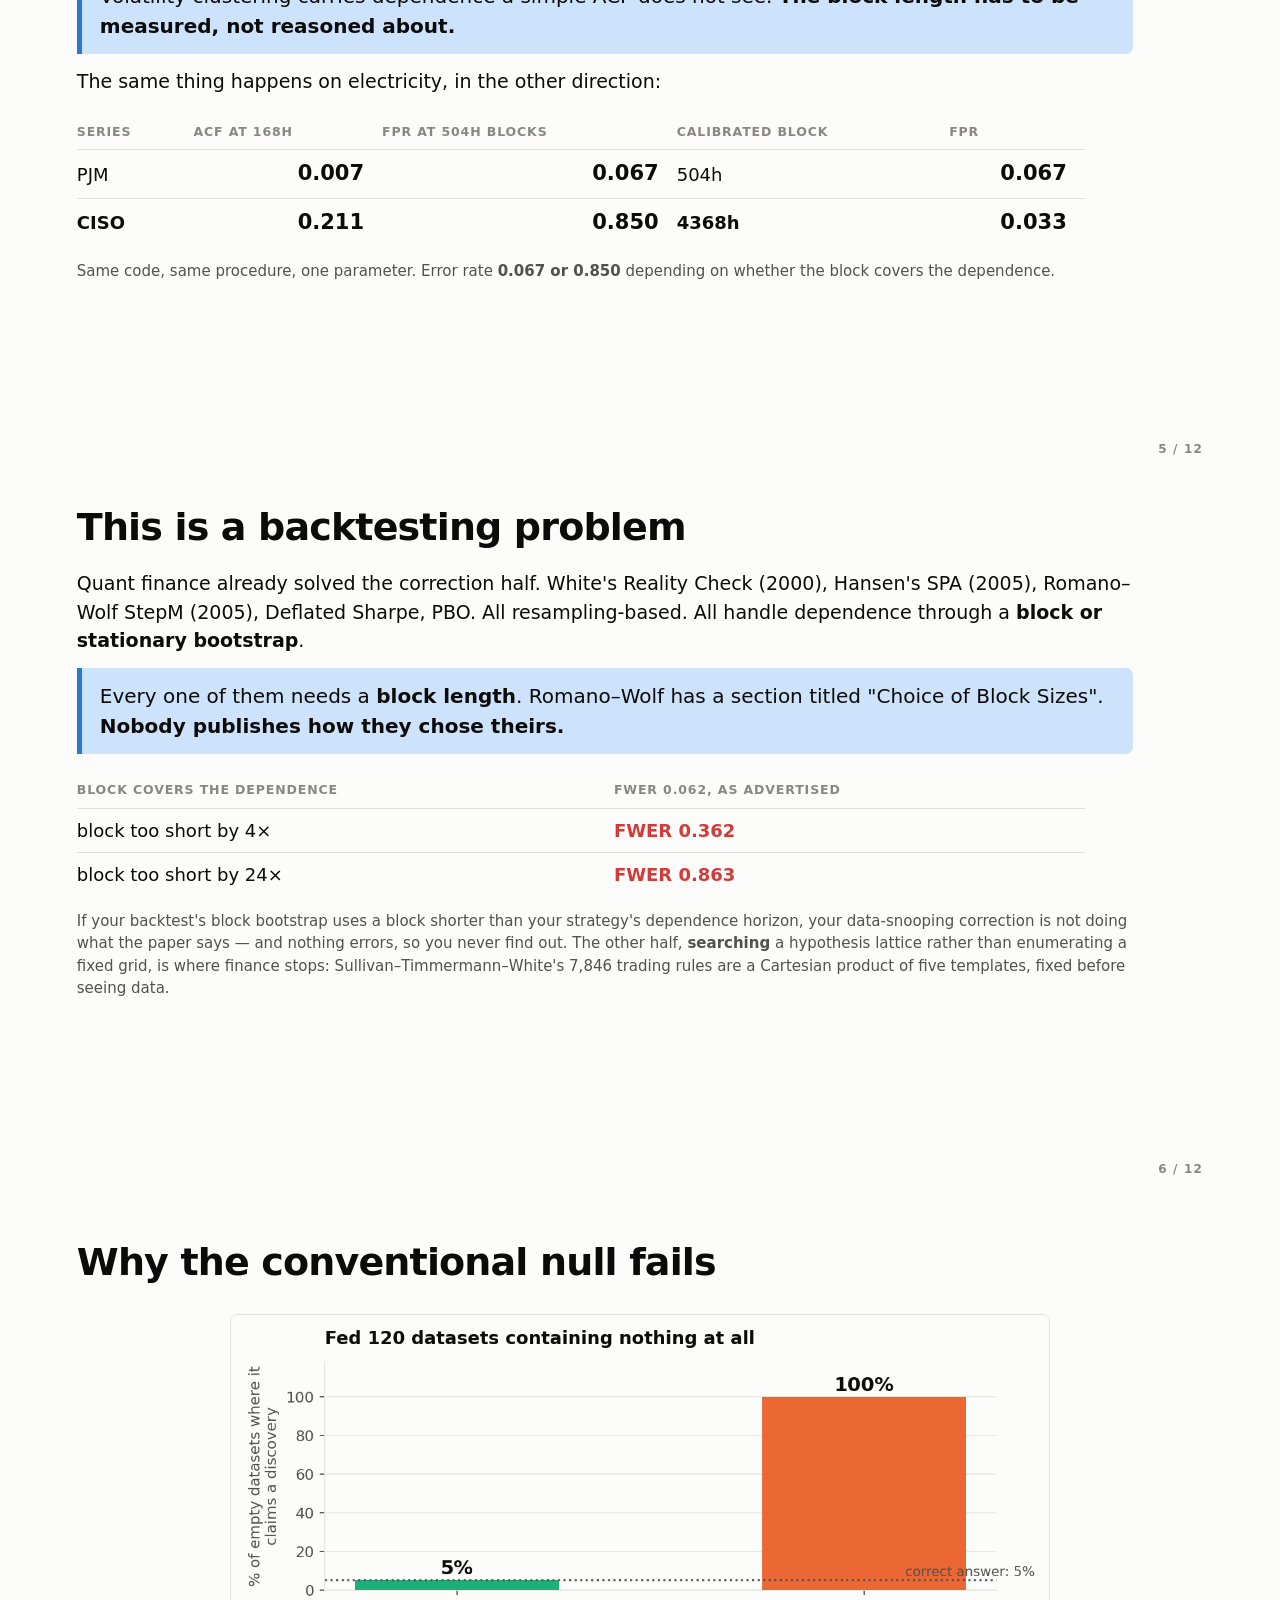
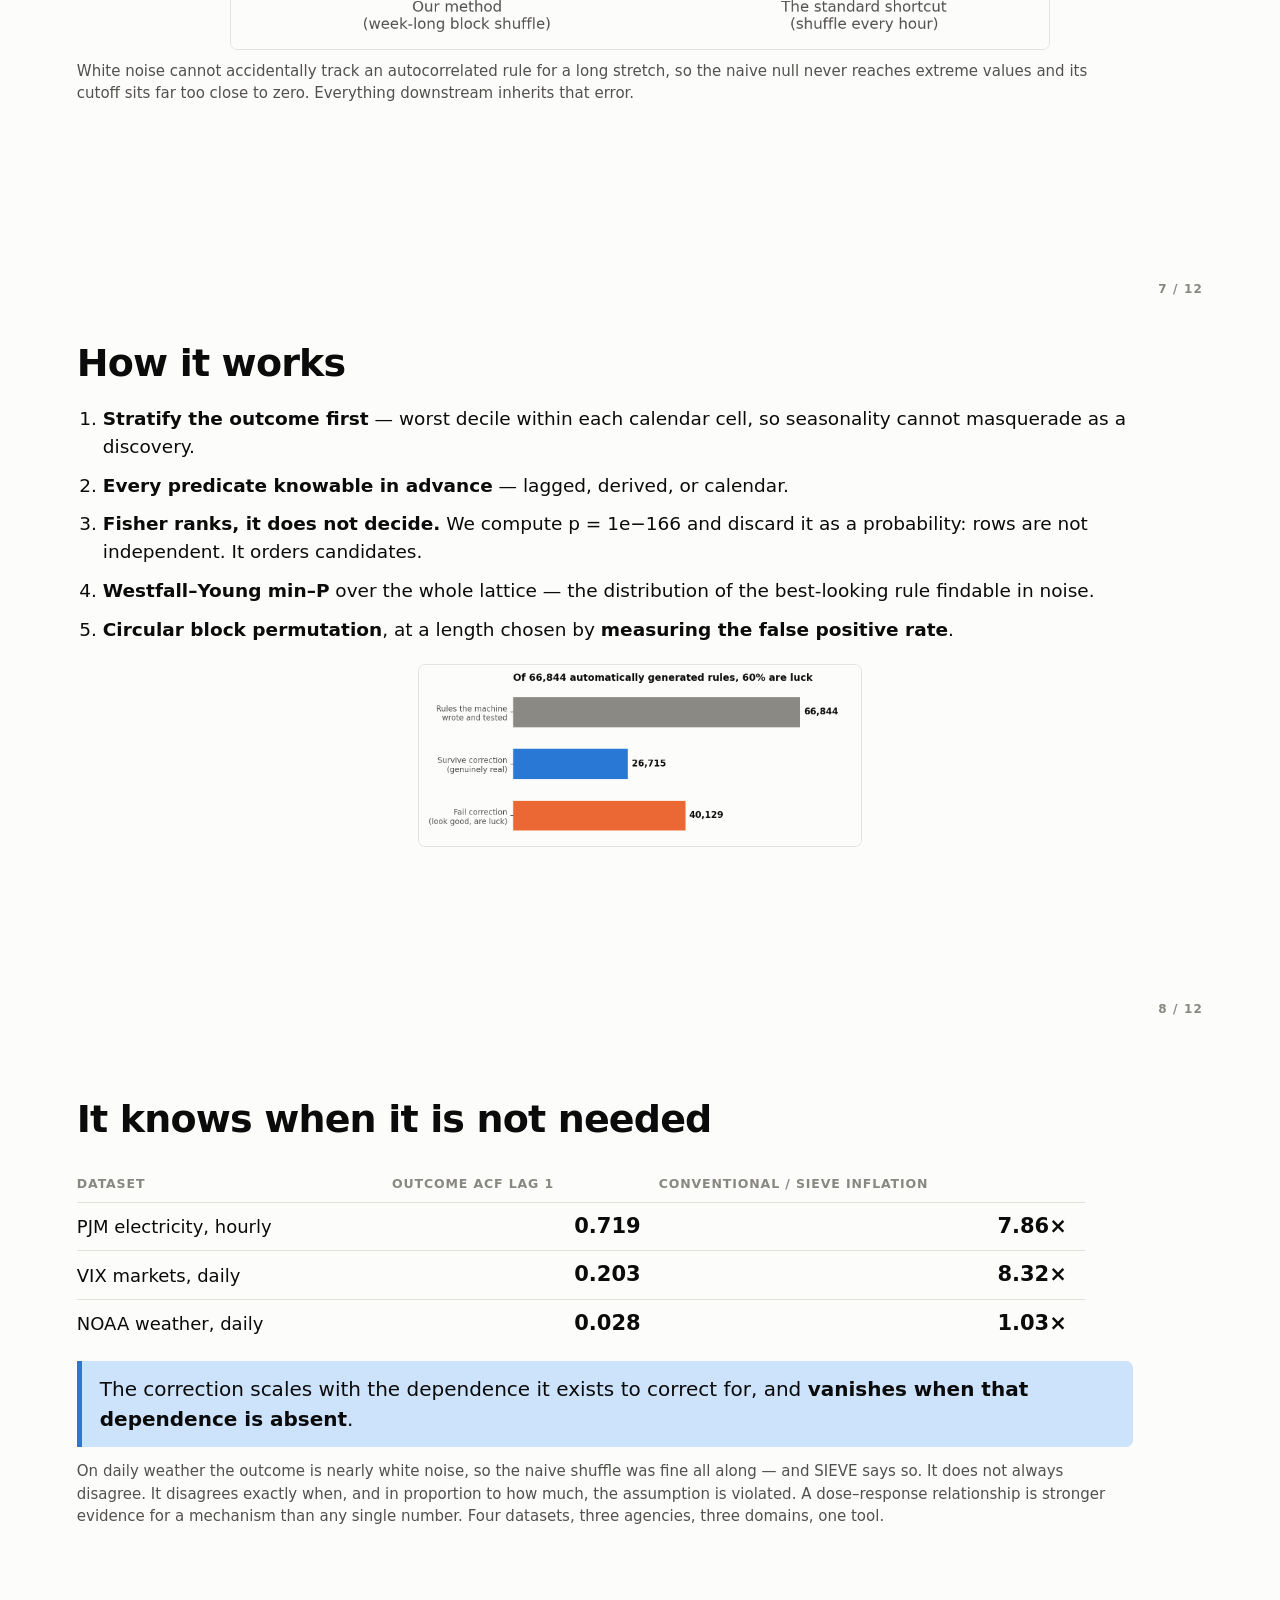
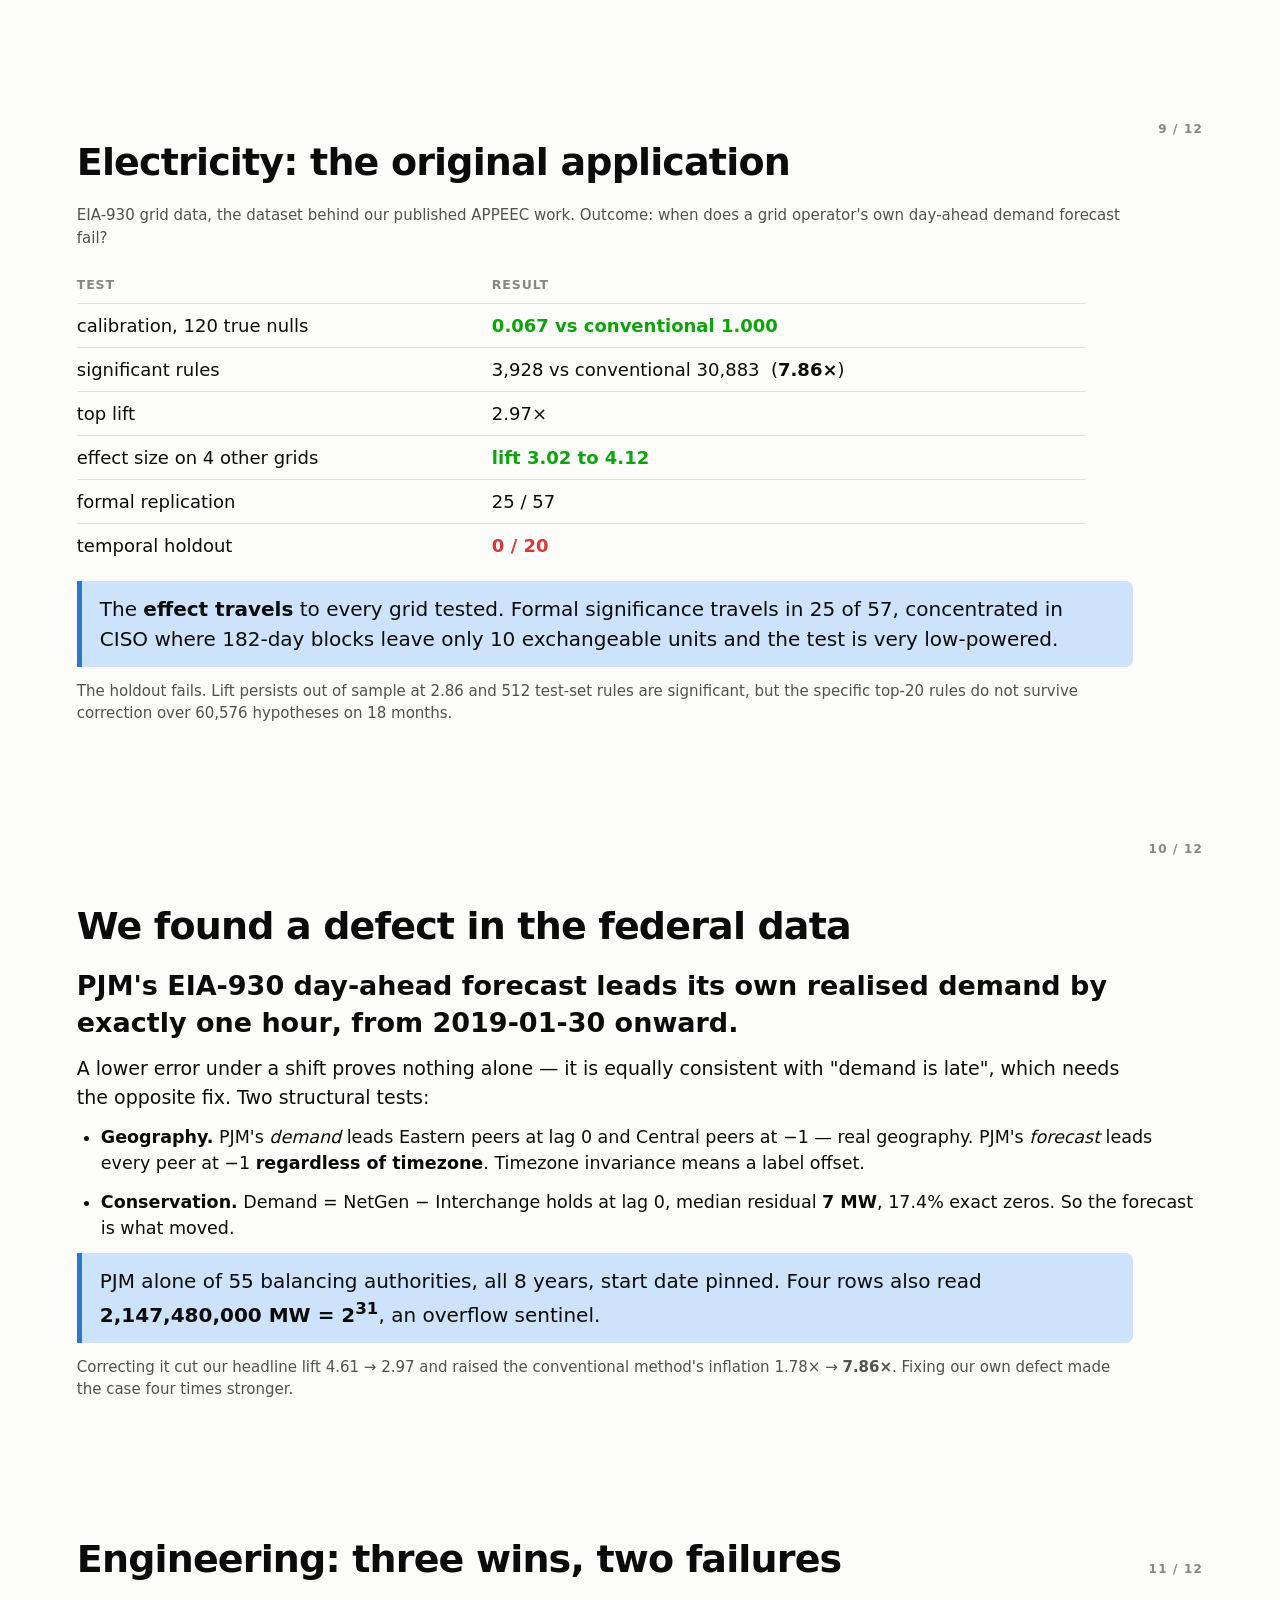
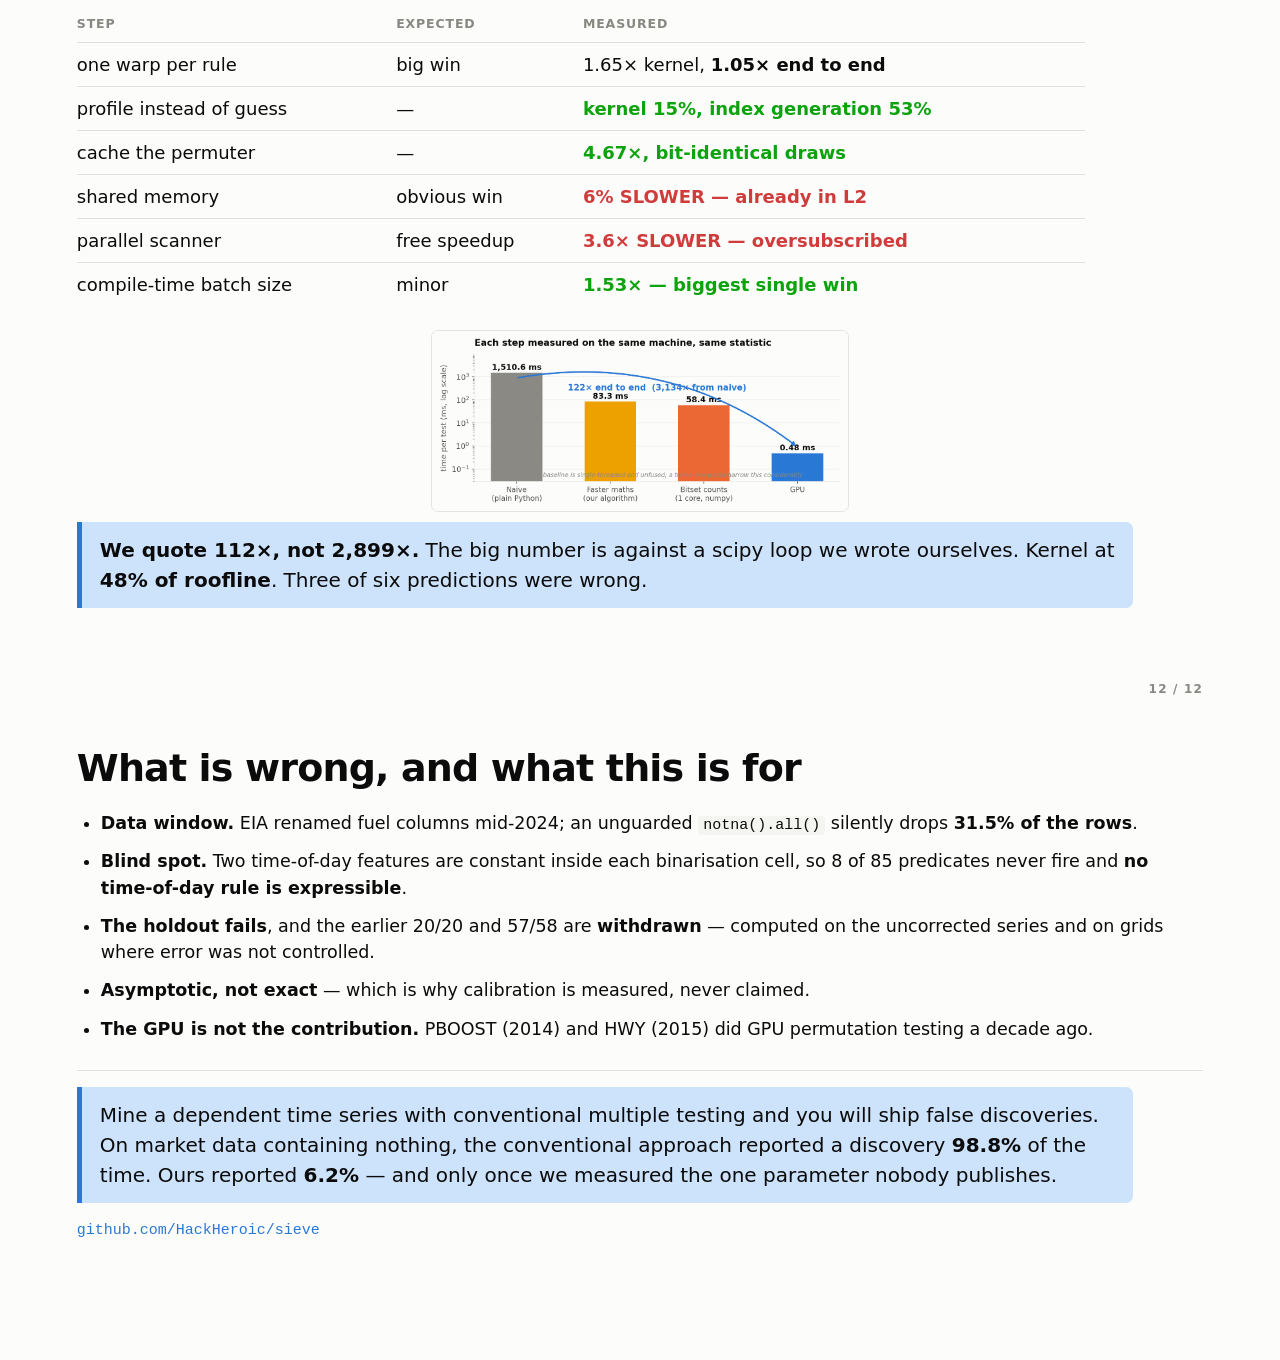
==== commit e52b3e66: "Lead with the market result; verify volatility clustering formally Deck reordered market-first: VIX " ====
--- a/DECK.html
+++ b/DECK.html
@@ -49,178 +49,154 @@
 .repo{font:15px ui-monospace,Menlo,monospace;color:#2a78d6;margin-top:6px}
 </style></head><body><section><div class=title><h1>SIEVE</h1>
 <p class=sub>Mining patterns from dependent time series, where the standard way of
-checking your work reports a discovery on <b>every dataset that contains nothing</b></p>
-<p class=who>HackMIT 2026 &middot; Voloridge "Signal in the Noise"</p></div></section><section><div class=kick>1 / 10</div><h2>The problem, in one experiment</h2>
-<p class=big>We built 120 datasets containing <b>no signal at all</b> &mdash; real
+checking your work reports a discovery on <b>almost every dataset that contains
+nothing</b></p>
+<p class=who>HackMIT 2026 &middot; Voloridge "Signal in the Noise"</p></div></section><section><div class=kick>1 / 12</div><h2>The problem, measured</h2>
+<p class=big>We built datasets containing <b>no signal at all</b> &mdash; real
 autocorrelation preserved, every relationship destroyed &mdash; and ran both methods
-on all 120.</p>
-<table class=big2><tr><th>method</th><th>datasets it called a discovery</th></tr>
-<tr><td>standard multiple-testing correction</td><td class=bad>120 of 120</td></tr>
-<tr><td>SIEVE</td><td class=good>8 of 120</td></tr></table>
-<p class=hl>The conventional approach fires on <b>every single one</b>. Ours fires at
-the nominal 5% rate: 0.067, exact binomial p = 0.40.</p>
-<img src="[data-uri]" style="max-height:2.5in">
+on them.</p>
+<table class=big2><tr><th>data</th><th>conventional correction</th><th>SIEVE</th></tr>
+<tr><td>36 years of VIX</td><td class=bad>0.988</td><td class=good>0.062</td></tr>
+<tr><td>PJM electricity</td><td class=bad>1.000</td><td class=good>0.067</td></tr></table>
+<p class=hl>The standard approach reports a discovery on <b>98.8% of market datasets
+that contain nothing</b>. Nominal is 5%.</p>
 <p class=small>Rows in a time series are not exchangeable. Shuffling them destroys the
-very structure that lets chance produce long false alignments, so the bar you set
-from the shuffle is far too low.</p></section><section><div class=kick>2 / 10</div><h2>Why the standard null fails</h2>
+structure that lets chance produce long false alignments, so the bar you set from the
+shuffle is far too low. This is the data-snooping problem with the dependence left in.</p></section><section><div class=kick>2 / 12</div><h2>Market data: 36 years of VIX</h2>
+<p>Generic CSV adapter. No code shared with any other pipeline. Outcome: when does the
+naive "tomorrow's volatility equals today's" forecast fail?</p>
+<table class=tbl2><tr><th>block length</th><th>blocks</th><th>SIEVE</th><th>conventional</th></tr>
+<tr><td>21 days</td><td class=num>455</td><td class=num bad>0.863</td><td class=num bad>0.988</td></tr>
+<tr><td>63 days</td><td class=num>151</td><td class=num bad>0.500</td><td class=num bad>0.988</td></tr>
+<tr><td>126 days</td><td class=num>75</td><td class=num bad>0.362</td><td class=num bad>0.988</td></tr>
+<tr><td>252 days</td><td class=num>37</td><td class=num bad>0.212</td><td class=num bad>0.988</td></tr>
+<tr><td><b>504 days</b></td><td class=num>18</td><td class=num good><b>0.062</b></td><td class=num bad>0.988</td></tr></table>
+<p class=hl>9,572 trading days, 90,307 candidate rules. <b>Calibrated at 504-day
+blocks.</b></p>
+<p class=small>Top finding, lift <b>5.57</b>:
+<code>VIX_lag1&gt;q90 AND perr_lag1&gt;q90 AND perr_lag2&gt;q90</code></p></section><section><div class=kick>3 / 12</div><h2>It rediscovered volatility clustering</h2>
+<p class=rule>yesterday's |&Delta;VIX| was extreme <span>AND</span> the day before was too
+<span>&rarr;</span> today's |&Delta;VIX| is extreme</p>
+<p>That is Mandelbrot's 1963 definition verbatim: <i>large changes are followed by large
+changes, of either sign</i>. We verified it rather than asserting it:</p>
+<table class=tbl2><tr><th>test</th><th>result</th></tr>
+<tr><td>ACF of <b>signed</b> &Delta;VIX (lags 1,2,5)</td><td class=num>&minus;0.125, &minus;0.035, 0.008</td></tr>
+<tr><td>ACF of <b>absolute</b> |&Delta;VIX|</td><td class=num good>0.366, 0.364, 0.283</td></tr>
+<tr><td>Ljung&ndash;Box Q(10) on |&Delta;VIX|</td><td class=num good>7,446.7 &nbsp; p = 0</td></tr>
+<tr><td><b>Engle ARCH LM test</b></td><td class=num good>1,817.8 on 10 df &nbsp; p = 0</td></tr>
+</table>
+<p class=hl>Engle's 1982 ARCH test is the one the <b>2003 Nobel</b> was awarded for.
+No finance was supplied to the miner.</p>
+<p class=small>And it is not merely restating persistence: conditioning on the previous
+two days alone gives 4.09&times;; SIEVE's conjunction gives <b>5.57&times;</b>.</p></section><section><div class=kick>4 / 12</div><h2>You cannot infer the block length from the ACF</h2>
+<p class=big>VIX autocorrelation dies out by <b>126 days</b>.<br>
+126-day blocks still give a <b>36% error rate</b>.<br>
+It needs <b>504 days</b> &mdash; four times longer.</p>
+<p class=hl>Volatility clustering carries dependence a simple ACF does not see.
+<b>The block length has to be measured, not reasoned about.</b></p>
+<p>The same thing happens on electricity, in the other direction:</p>
+<table class=tbl2><tr><th>series</th><th>ACF at 168h</th><th>FPR at 504h blocks</th><th>calibrated block</th><th>FPR</th></tr>
+<tr><td>PJM</td><td class=num>0.007</td><td class=num good>0.067</td><td>504h</td><td class=num good>0.067</td></tr>
+<tr><td><b>CISO</b></td><td class=num><b>0.211</b></td><td class=num bad><b>0.850</b></td><td><b>4368h</b></td><td class=num good><b>0.033</b></td></tr></table>
+<p class=small>Same code, same procedure, one parameter. Error rate <b>0.067 or
+0.850</b> depending on whether the block covers the dependence.</p></section><section><div class=kick>5 / 12</div><h2>This is a backtesting problem</h2>
+<p>Quant finance already solved the correction half. White's Reality Check (2000),
+Hansen's SPA (2005), Romano&ndash;Wolf StepM (2005), Deflated Sharpe, PBO. All
+resampling-based. All handle dependence through a <b>block or stationary bootstrap</b>.</p>
+<p class=hl>Every one of them needs a <b>block length</b>. Romano&ndash;Wolf has a
+section titled "Choice of Block Sizes". <b>Nobody publishes how they chose theirs.</b></p>
+<table class=tbl2><tr><th>block covers the dependence</th><th class=good>FWER 0.062, as advertised</th></tr>
+<tr><td>block too short by 4&times;</td><td class=bad>FWER 0.362</td></tr>
+<tr><td>block too short by 24&times;</td><td class=bad>FWER 0.863</td></tr></table>
+<p class=small>If your backtest's block bootstrap uses a block shorter than your
+strategy's dependence horizon, your data-snooping correction is not doing what the paper
+says &mdash; and nothing errors, so you never find out. The other half, <b>searching</b>
+a hypothesis lattice rather than enumerating a fixed grid, is where finance stops:
+Sullivan&ndash;Timmermann&ndash;White's 7,846 trading rules are a Cartesian product of
+five templates, fixed before seeing data.</p></section><section><div class=kick>6 / 12</div><h2>Why the conventional null fails</h2>
 <img src="[data-uri]">
 <p class=small>White noise cannot accidentally track an autocorrelated rule for a long
-stretch, so the naive null never reaches extreme values, so its cutoff sits four times
-too close to zero. On PJM it lets <b>30,883</b> rules through where ours passes
-<b>3,928</b> &mdash; <b>7.86x inflation</b>.</p></section><section><div class=kick>3 / 10</div><h2>The result we did not expect to find</h2>
-<p>Block length is the one parameter the method needs. We assumed one value worked
-everywhere. It does not, and getting it wrong is catastrophic:</p>
-<table class=tbl2><tr><th>grid</th><th>outcome ACF at 168h</th><th>FPR at 504h blocks</th><th>calibrated block</th><th>FPR there</th></tr>
-<tr><td>PJM</td><td>0.007</td><td class=good>0.067</td><td>504h (21d)</td><td class=good>0.067</td></tr>
-<tr><td>MISO</td><td>0.084</td><td class=good>0.083</td><td>504h</td><td class=good>0.083</td></tr>
-<tr><td><b>CISO</b></td><td><b>0.211</b></td><td class=bad><b>0.850</b></td><td><b>4368h (182d)</b></td><td class=good><b>0.033</b></td></tr></table>
-<p class=hl>Same code, same procedure, one parameter. <b>Error rate 0.067 or 0.850</b>
-depending on whether the block covers the dependence.</p>
-<p class=small>CISO's autocorrelation is still 0.152 at three weeks where PJM's is
-0.001. Give it six-month blocks and it calibrates. <b>Block length is a measurement,
-not a convention</b> &mdash; and this is the same failure mode as choosing a bootstrap
-block length badly in a backtest.</p></section><section><div class=kick>3b</div>
-<h2>This is a backtesting problem</h2>
-<p class=big>Everything above is the same failure mode as data snooping in a backtest.</p>
-<p>Quant finance already solved the correction half. White's Reality Check (2000),
-Hansen's SPA (2005), Romano&ndash;Wolf StepM (2005), the Deflated Sharpe Ratio,
-Probability of Backtest Overfitting. All resampling-based. All handle dependence
-through a <b>block or stationary bootstrap</b>.</p>
-<p class=hl>And all of them need a <b>block length</b>. Romano&ndash;Wolf has a section
-titled "Choice of Block Sizes". Nobody publishes how they chose theirs.</p>
-<table class=tbl2><tr><th>what we measured</th><th>consequence</th></tr>
-<tr><td>block covers the dependence</td><td class=good>FWER 0.067, as advertised</td></tr>
-<tr><td>block too short by 8&times;</td><td class=bad>FWER 0.850</td></tr></table>
-<p class=small>If your backtest's block bootstrap uses a block shorter than your
-strategy's dependence horizon, your data-snooping correction is not doing what the
-paper says it does &mdash; and you will not notice, because nothing errors. <b>We
-measure it.</b> Two lines of difference in the setup; the difference between a 5% error
-rate and an 85% one.</p>
-<p class=small>The other half &mdash; generating the hypothesis space by
-<i>searching a lattice</i> rather than enumerating a fixed grid &mdash; is where finance
-stops. Sullivan&ndash;Timmermann&ndash;White's 7,846 trading rules are a Cartesian
-product of five templates, fixed before seeing data. Nobody in finance searches with
-pruning and testability bounds.</p>
-</section><section><div class=kick>3c</div>
-<h2>Same tool, 36 years of VIX</h2>
-<p>Generic CSV adapter, no code shared with the electricity pipeline. Outcome: when
-does the naive "tomorrow's volatility equals today's" forecast fail?</p>
-<table class=tbl2><tr><th>block length</th><th>blocks</th><th>SIEVE</th><th>naive</th></tr>
-<tr><td>21 days</td><td class=num>455</td><td class=num bad>0.863</td><td class=num bad>0.988</td></tr>
-<tr><td>63 days</td><td class=num>151</td><td class=num bad>0.500</td><td class=num bad>0.988</td></tr>
-<tr><td>252 days</td><td class=num>37</td><td class=num bad>0.212</td><td class=num bad>0.988</td></tr>
-<tr><td><b>504 days</b></td><td class=num>18</td><td class=num good><b>0.062</b></td><td class=num bad>0.988</td></tr></table>
-<p class=hl>The conventional correction reports a discovery on <b>98.8% of market
-datasets containing nothing</b>.</p>
-<p class=small><b>And you cannot reason your way to the block length.</b> VIX's
-autocorrelation dies by 126 days &mdash; but 126-day blocks still give a 36% error rate.
-It needs <b>504 days</b>, four times longer than the ACF suggests, because volatility
-clustering carries dependence a simple ACF does not see. <b>It has to be measured.</b></p>
-<p class=hl>Top finding, lift <b>5.57</b>:
-<code>VIX_lag1&gt;q90 AND perr_lag1&gt;q90 AND perr_lag2&gt;q90</code> &mdash; high volatility
-plus recent forecast failure predicts more failure. That is <b>volatility clustering</b>,
-rediscovered from scratch, with no finance supplied.</p>
-</section><section><div class=kick>4 / 10</div><h2>It knows when it is not needed</h2>
-<p>We pointed the same tool at NOAA daily weather &mdash; different agency, different
-domain, daily not hourly, no shared feature code.</p>
-<table class=tbl2><tr><th></th><th>outcome ACF, lag 1</th><th>naive / SIEVE inflation</th></tr>
-<tr><td>PJM, hourly</td><td>0.719</td><td class=bad>7.86&times;</td></tr>
-<tr><td>NOAA, daily</td><td>0.028</td><td class=good>1.03&times;</td></tr></table>
+stretch, so the naive null never reaches extreme values and its cutoff sits far too
+close to zero. Everything downstream inherits that error.</p></section><section><div class=kick>7 / 12</div><h2>How it works</h2>
+<ol class=five>
+<li><b>Stratify the outcome first</b> &mdash; worst decile within each calendar cell, so
+seasonality cannot masquerade as a discovery.</li>
+<li><b>Every predicate knowable in advance</b> &mdash; lagged, derived, or calendar.</li>
+<li><b>Fisher ranks, it does not decide.</b> We compute p = 1e&minus;166 and discard it
+as a probability: rows are not independent. It orders candidates.</li>
+<li><b>Westfall&ndash;Young min&ndash;P</b> over the whole lattice &mdash; the
+distribution of the best-looking rule findable in noise.</li>
+<li><b>Circular block permutation</b>, at a length chosen by <b>measuring the false
+positive rate</b>.</li>
+</ol>
+<img src="[data-uri]" style="max-height:1.9in"></section><section><div class=kick>8 / 12</div><h2>It knows when it is not needed</h2>
+<table class=tbl2><tr><th>dataset</th><th>outcome ACF lag 1</th><th>conventional / SIEVE inflation</th></tr>
+<tr><td>PJM electricity, hourly</td><td class=num>0.719</td><td class=num bad>7.86&times;</td></tr>
+<tr><td>VIX markets, daily</td><td class=num>0.203</td><td class=num bad>8.32&times;</td></tr>
+<tr><td>NOAA weather, daily</td><td class=num>0.028</td><td class=num good>1.03&times;</td></tr></table>
 <p class=hl>The correction scales with the dependence it exists to correct for, and
 <b>vanishes when that dependence is absent</b>.</p>
 <p class=small>On daily weather the outcome is nearly white noise, so the naive shuffle
 was fine all along &mdash; and SIEVE says so. It does not always disagree. It disagrees
-exactly when, and in proportion to how much, the assumption is violated. A dose-response
-relationship is stronger evidence for a mechanism than any single number.</p></section><section><div class=kick>5 / 10</div><h2>How it works</h2>
-<ol class=five>
-<li><b>Stratify the outcome first.</b> Worst decile within each hour-of-day by
-calendar-month cell, so seasonality cannot masquerade as a discovery.</li>
-<li><b>Every predicate knowable 24h ahead.</b> Forecast-derived, lagged, or calendar.</li>
-<li><b>Fisher ranks, it does not decide.</b> We compute p = 1e-166 and discard it as a
-probability &mdash; rows are not independent. It orders candidates.</li>
-<li><b>Westfall-Young min-P</b> over all 66,817 rules: the distribution of the
-best-looking rule findable in noise.</li>
-<li><b>Circular block permutation</b>, stratified by month, at a block length chosen
-by measuring the false positive rate.</li>
-</ol>
-<img src="[data-uri]" style="max-height:2.1in">
-<p class=small>Plus Tarone's testability bound, which contributes <b>0.36%</b> here
-&mdash; reported as a measured null result rather than dropped quietly.</p></section><section><div class=kick>6 / 10</div><h2>What it finds, and what it does not</h2>
+exactly when, and in proportion to how much, the assumption is violated. A dose&ndash;response
+relationship is stronger evidence for a mechanism than any single number. Four datasets,
+three agencies, three domains, one tool.</p></section><section><div class=kick>9 / 12</div><h2>Electricity: the original application</h2>
+<p class=small>EIA-930 grid data, the dataset behind our published APPEEC work. Outcome:
+when does a grid operator's own day-ahead demand forecast fail?</p>
 <table class=tbl2><tr><th>test</th><th>result</th></tr>
-<tr><td>calibration, 120 true nulls</td><td class=good>0.067 vs naive 1.000</td></tr>
-<tr><td>significant rules, PJM</td><td>3,928 vs naive 30,883</td></tr>
+<tr><td>calibration, 120 true nulls</td><td class=good>0.067 vs conventional 1.000</td></tr>
+<tr><td>significant rules</td><td>3,928 vs conventional 30,883 &nbsp;(<b>7.86&times;</b>)</td></tr>
 <tr><td>top lift</td><td>2.97&times;</td></tr>
 <tr><td>effect size on 4 other grids</td><td class=good>lift 3.02 to 4.12</td></tr>
 <tr><td>formal replication</td><td>25 / 57</td></tr>
 <tr><td>temporal holdout</td><td class=bad>0 / 20</td></tr></table>
-<p class=hl>The <b>effect travels</b> to every grid we tested. <b>Formal significance
-travels in 25 of 57</b>, and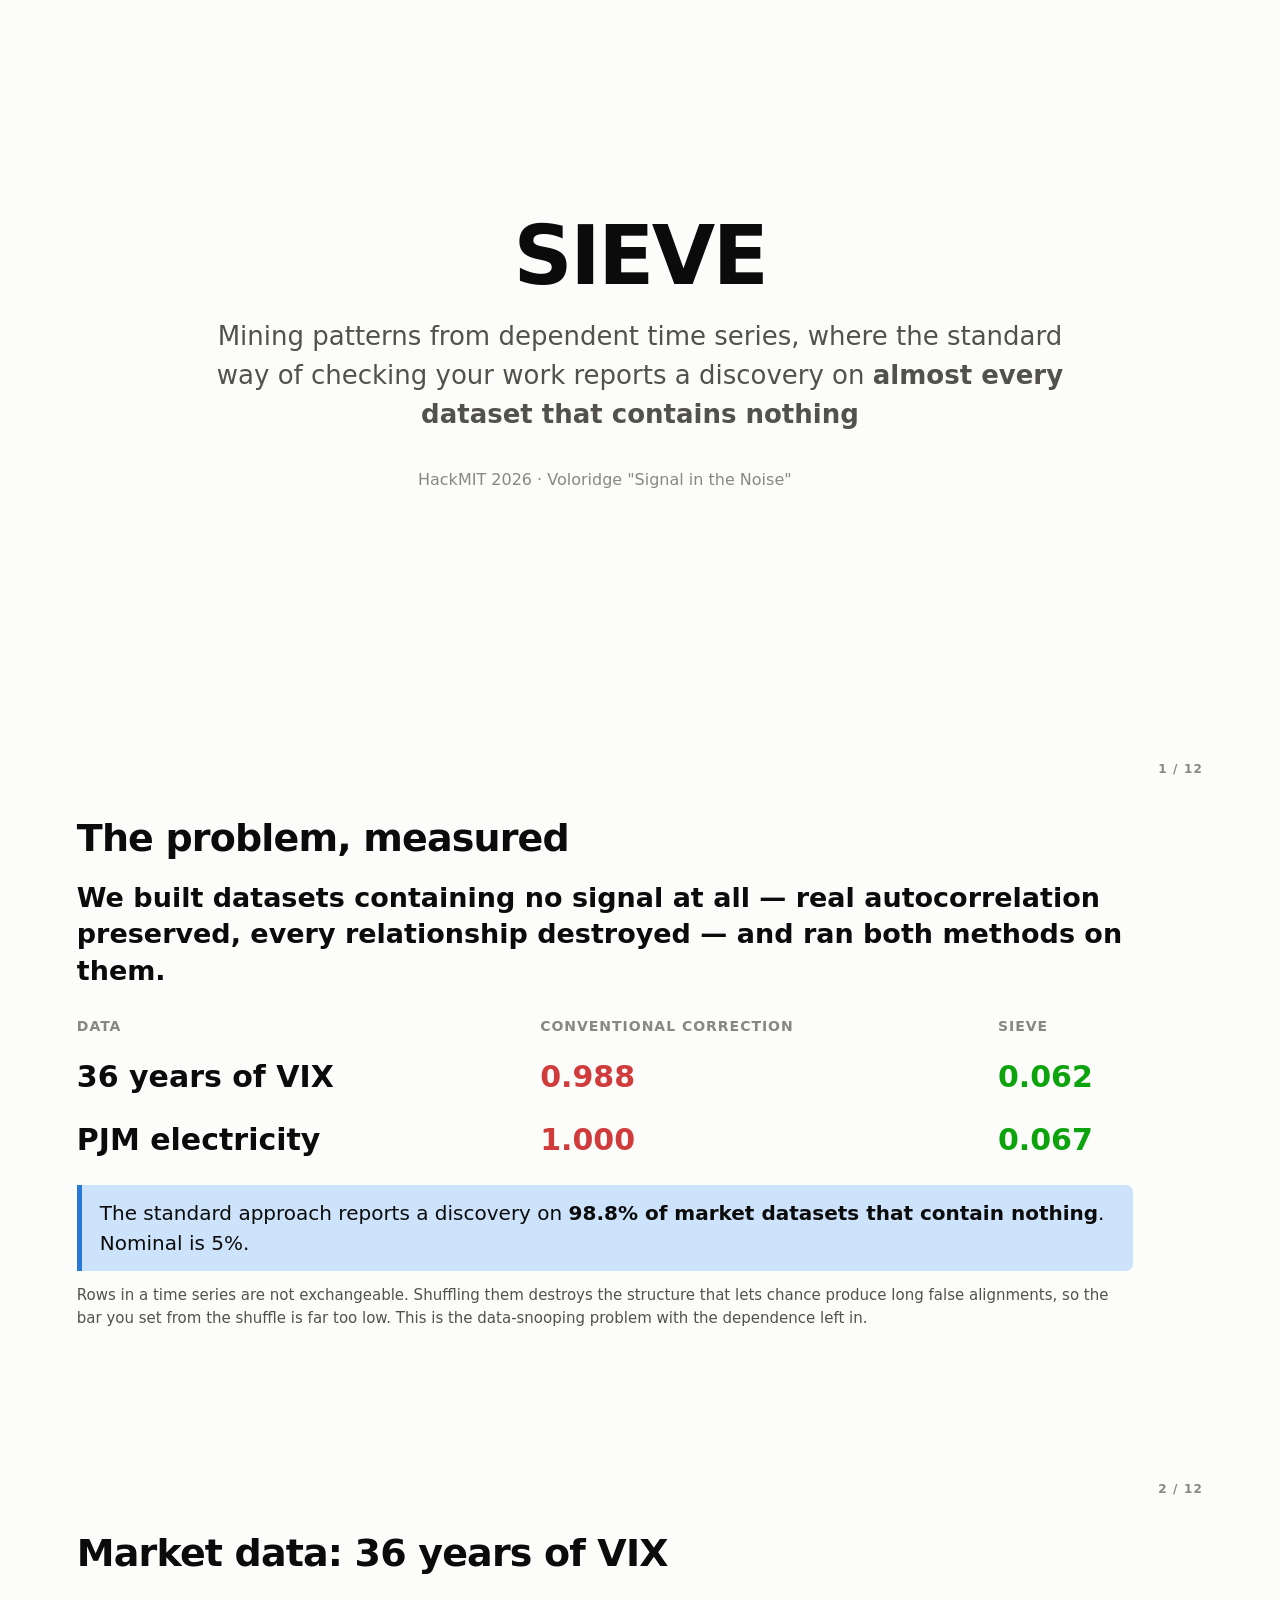
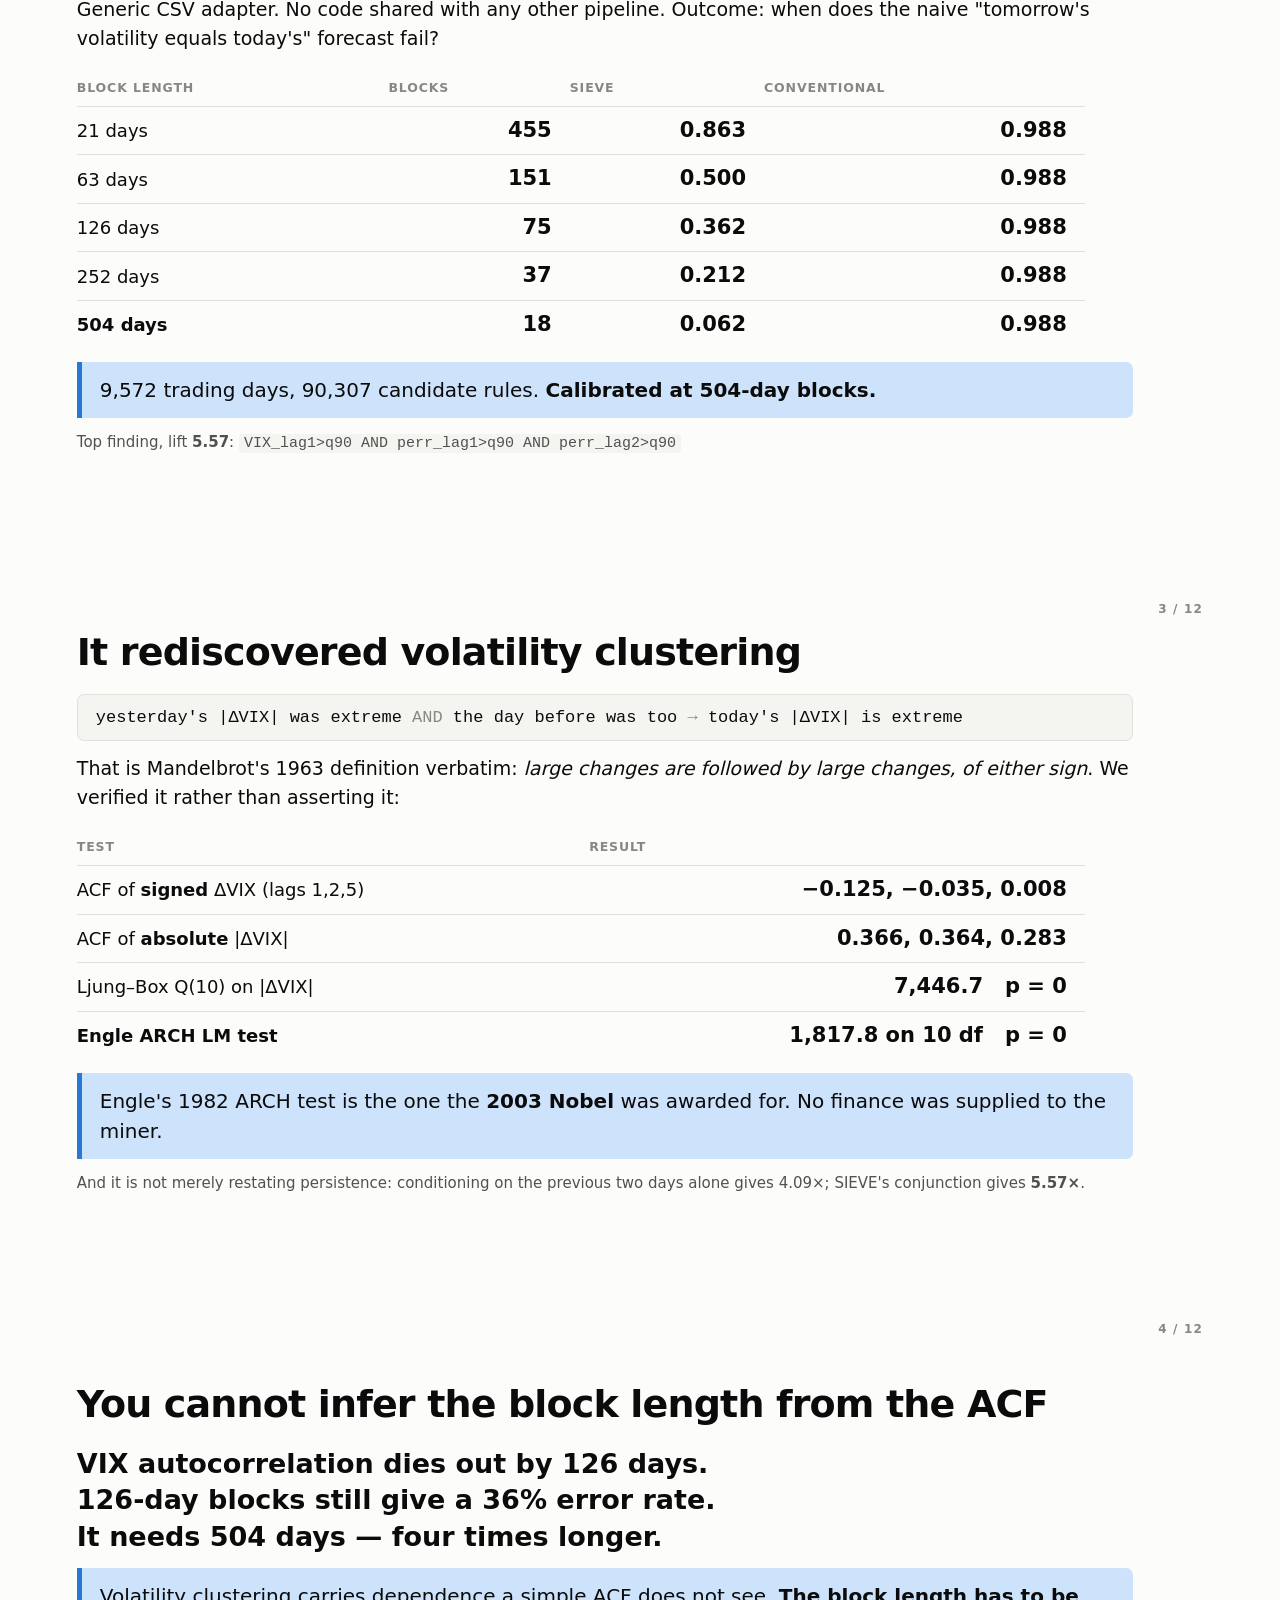
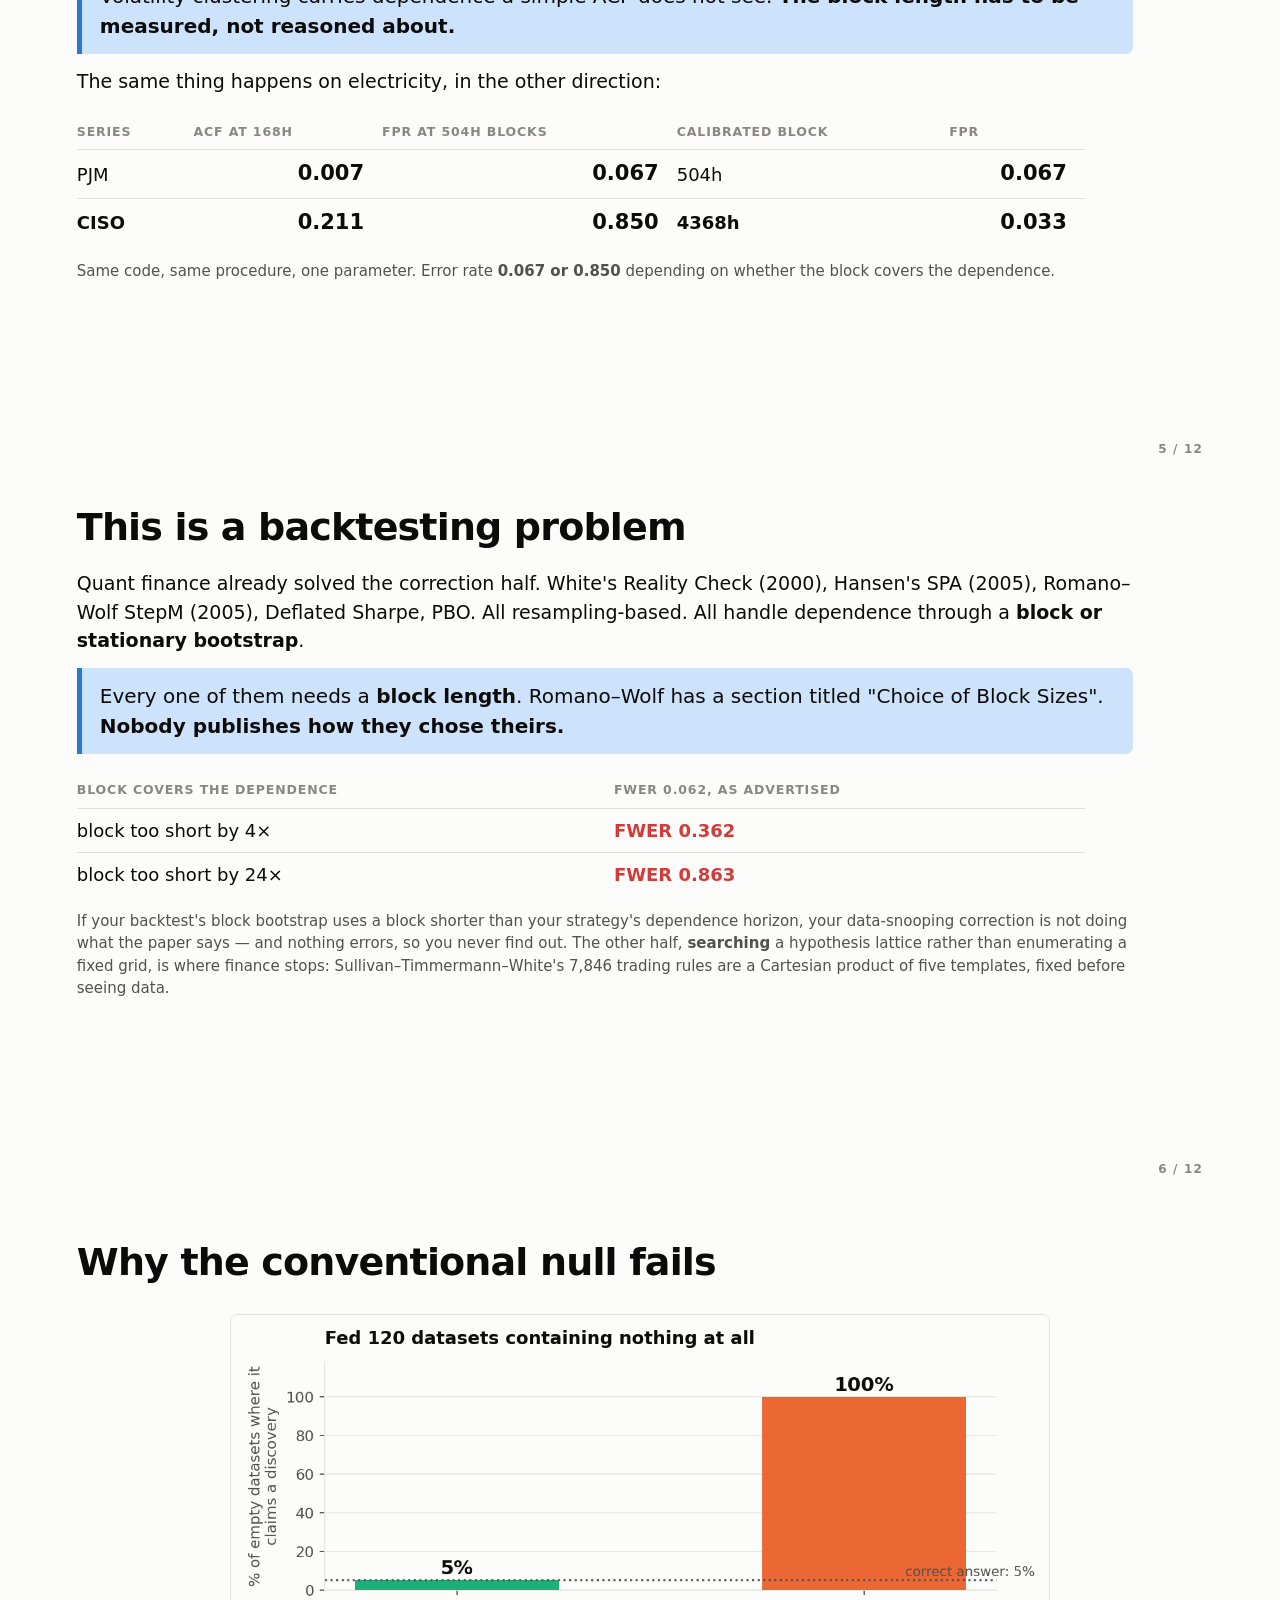
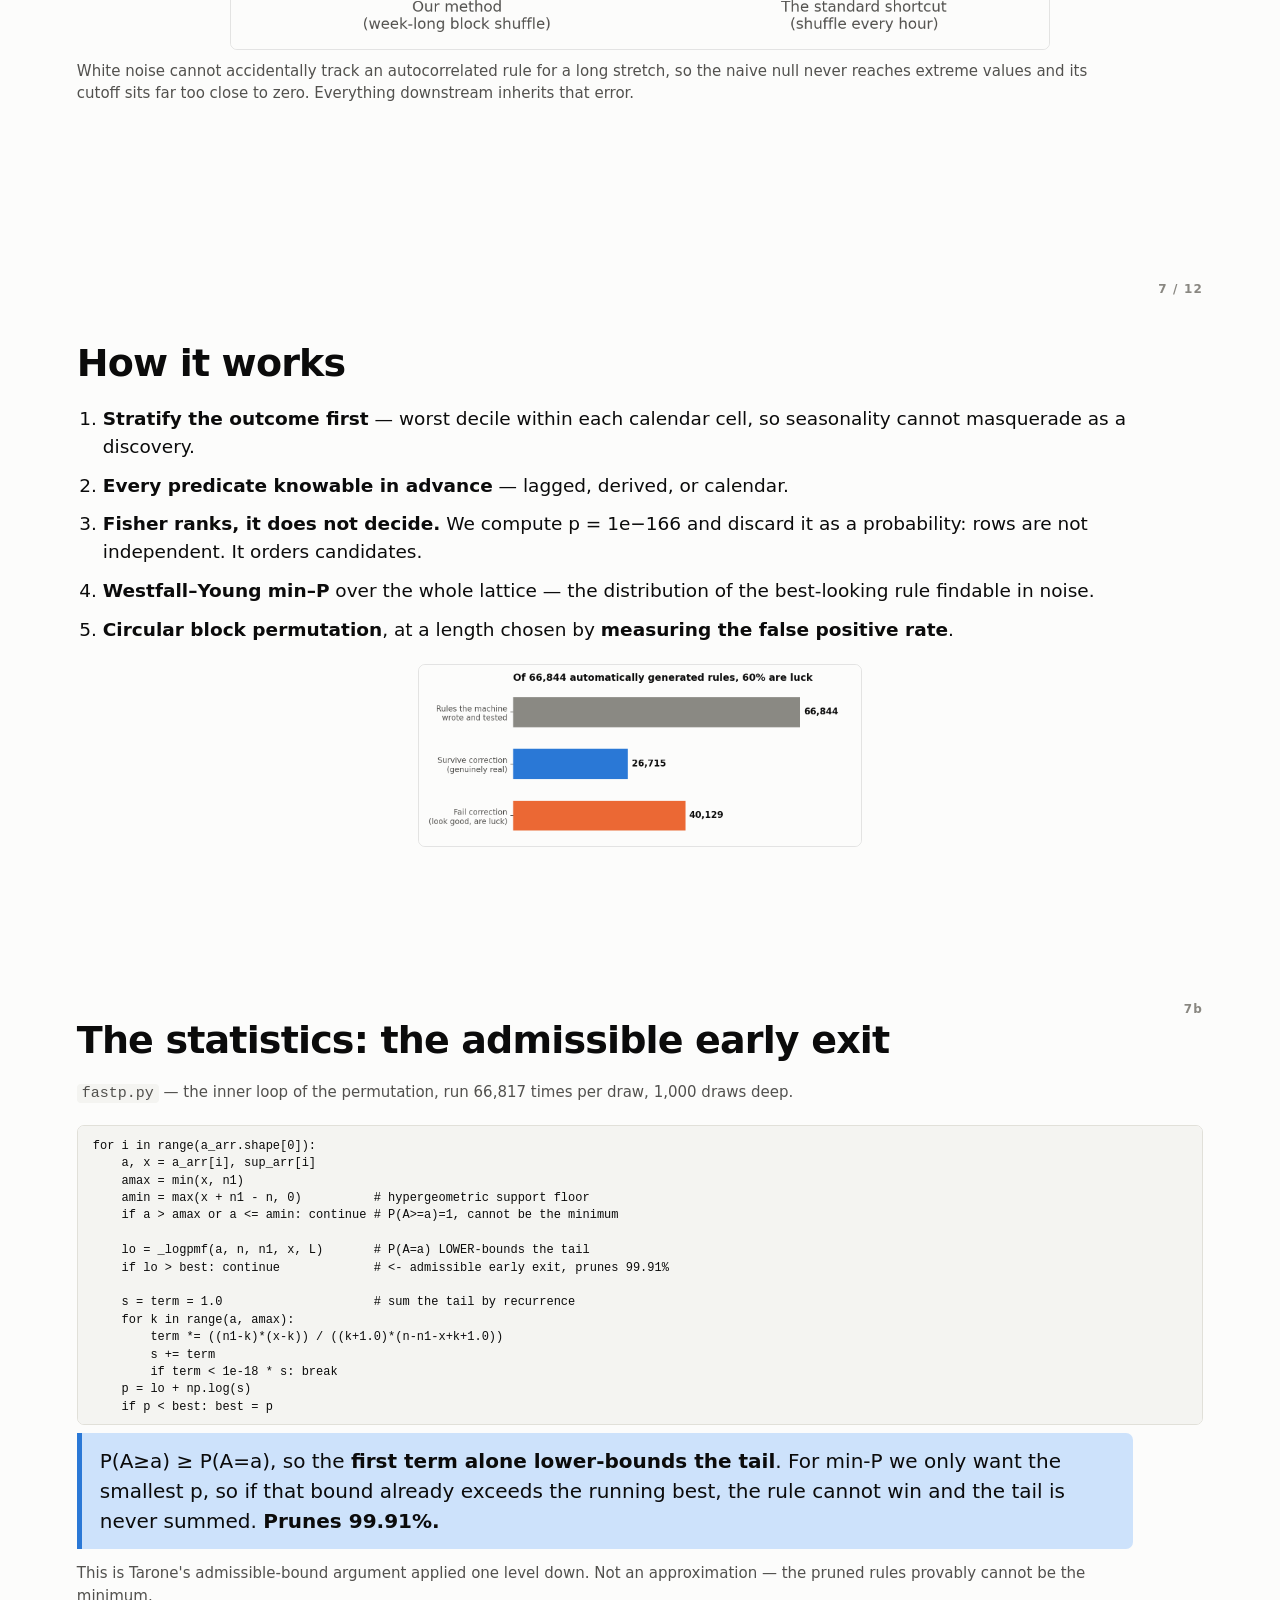
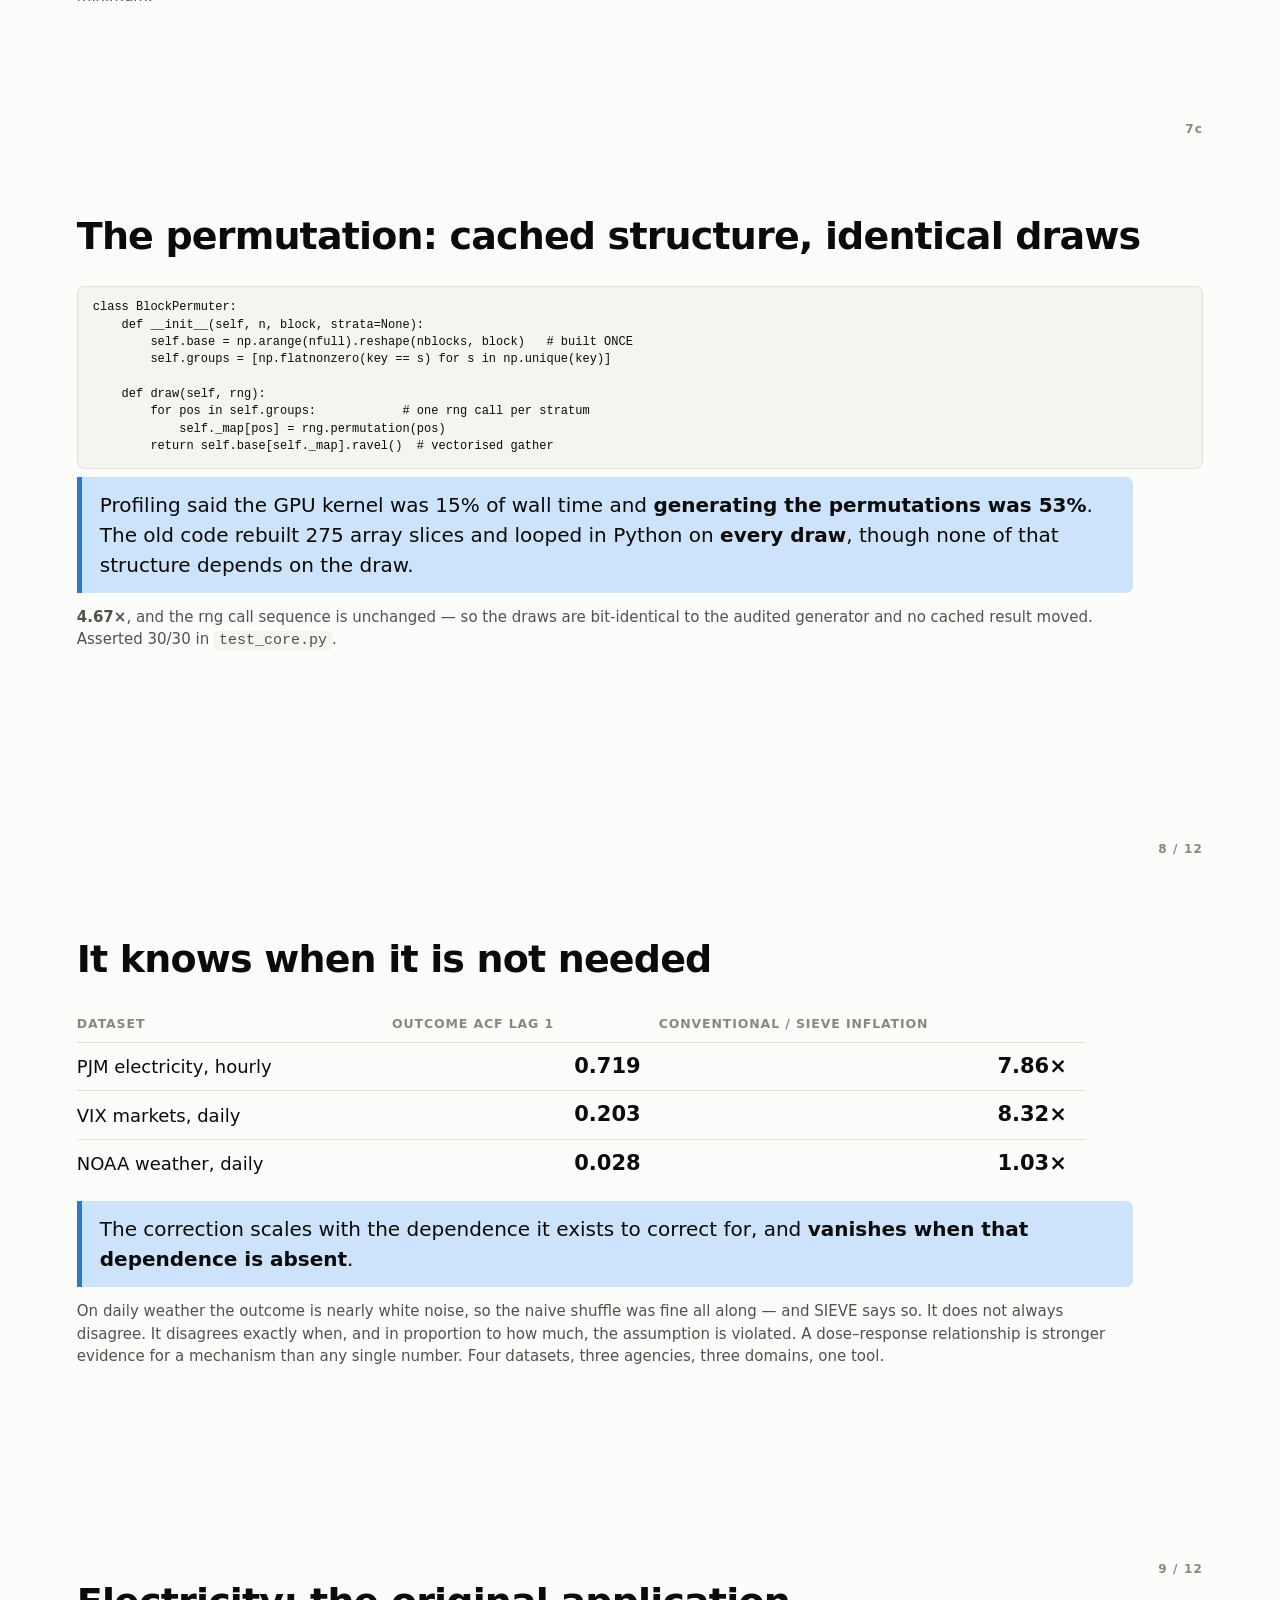
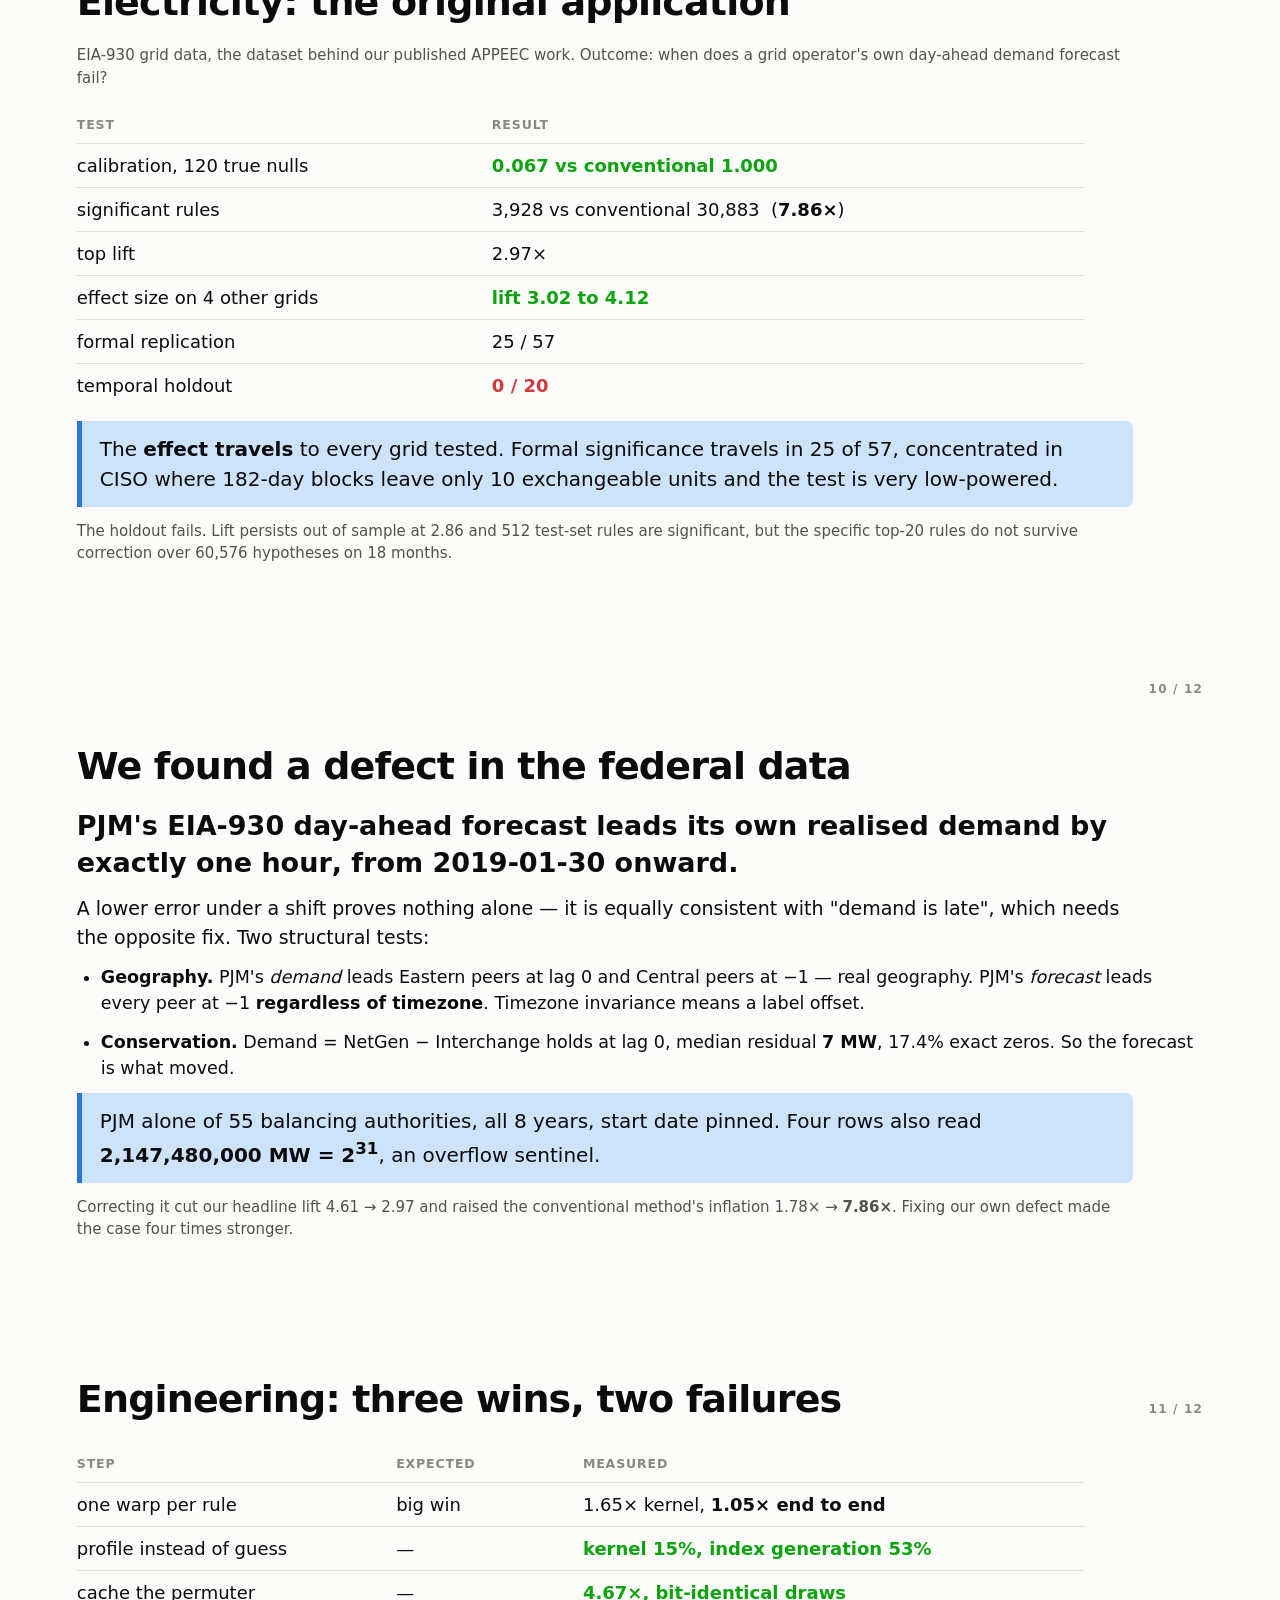
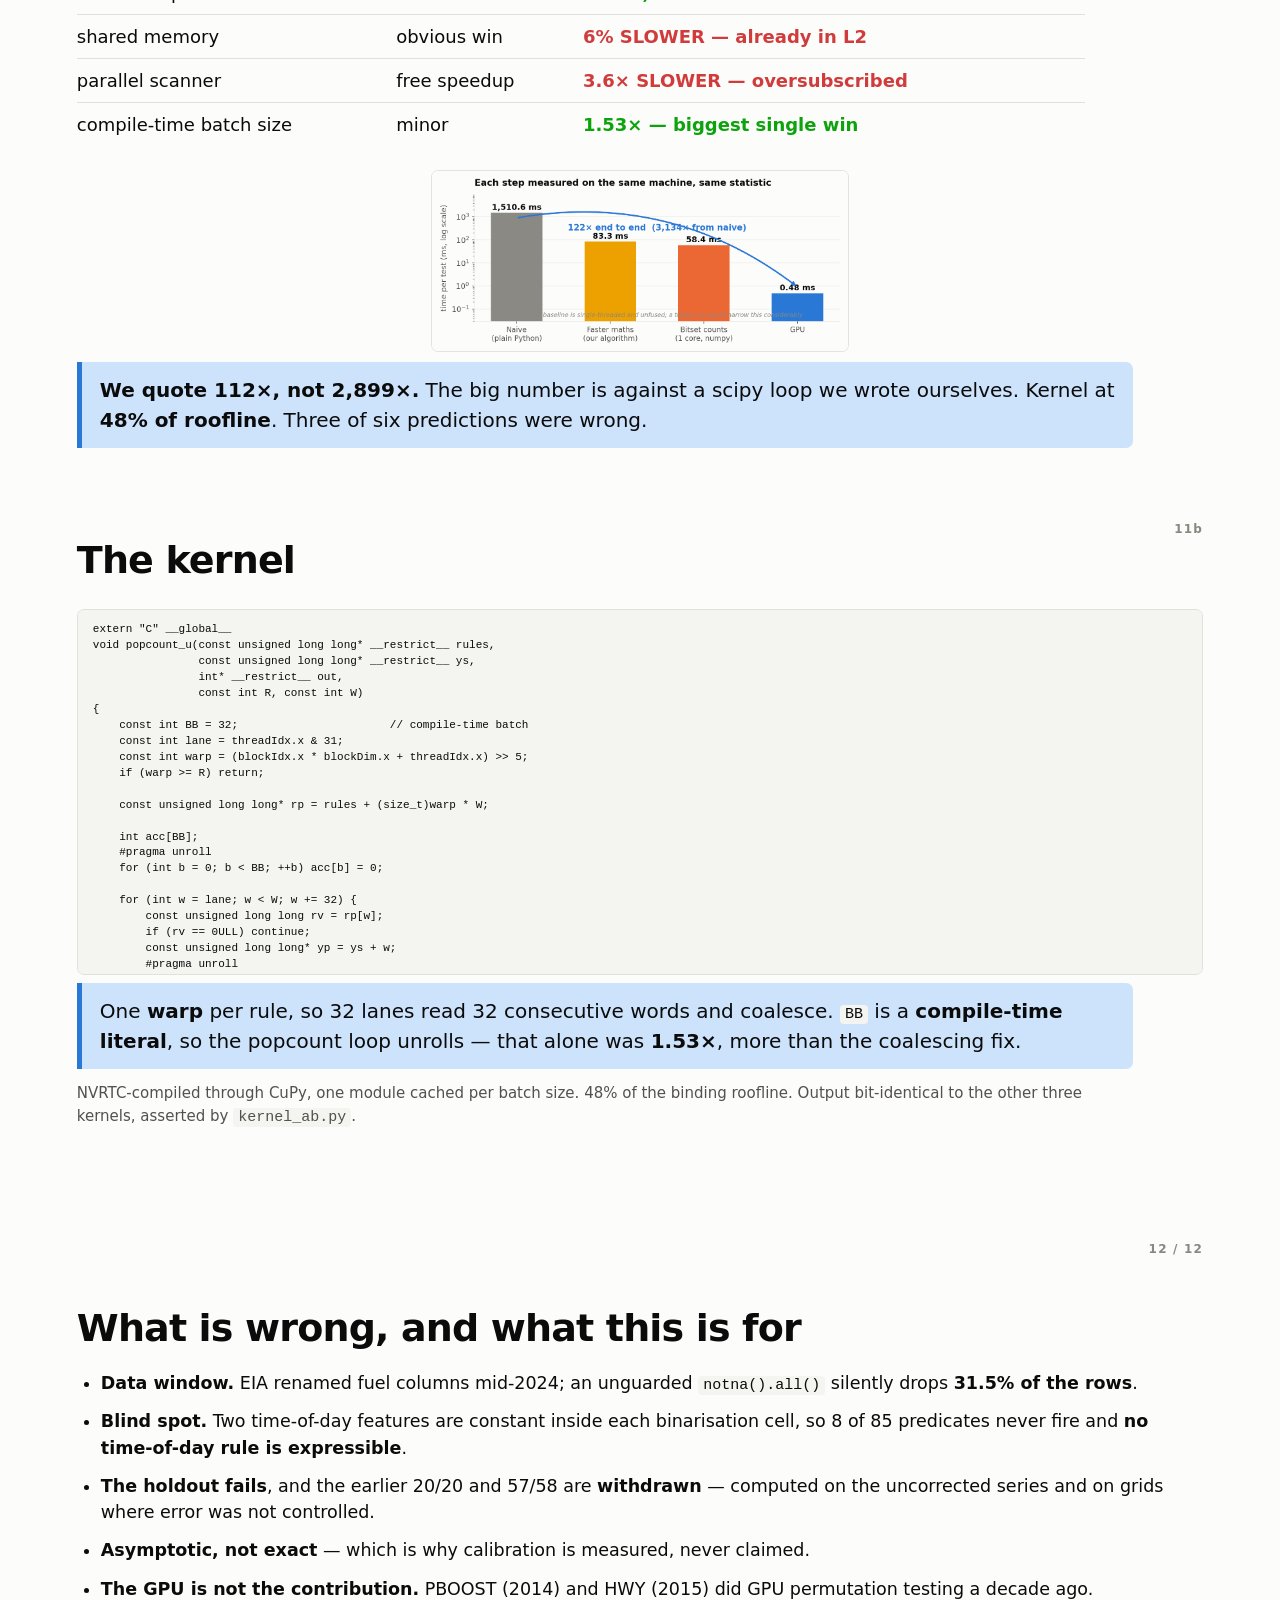
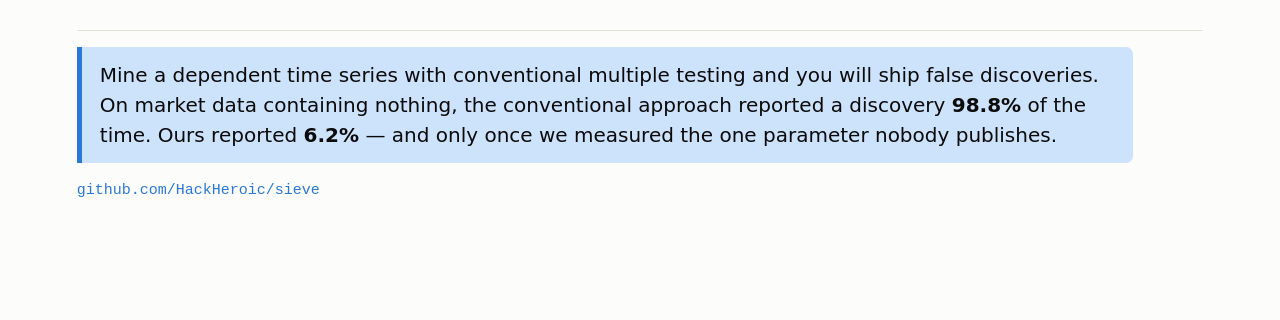
==== commit 7bab64d5: "Add code slides to the deck and a file-by-file code map to the study doc Three code slides matching " ====
--- a/DECK.html
+++ b/DECK.html
@@ -46,6 +46,9 @@
 code{font:15px ui-monospace,Menlo,monospace;background:#f4f4f1;padding:1px 5px;
   border-radius:4px}
 hr{border:0;border-top:1px solid #e1e0d9;margin:16px 0}
+pre.code{background:#f4f4f1;border:1px solid #e1e0d9;border-radius:7px;
+  padding:12px 15px;font:12px/1.45 ui-monospace,SFMono-Regular,Menlo,monospace;
+  margin:8px 0;overflow-x:auto;white-space:pre}
 .repo{font:15px ui-monospace,Menlo,monospace;color:#2a78d6;margin-top:6px}
 </style></head><body><section><div class=title><h1>SIEVE</h1>
 <p class=sub>Mining patterns from dependent time series, where the standard way of
@@ -129,7 +132,51 @@
 <li><b>Circular block permutation</b>, at a length chosen by <b>measuring the false
 positive rate</b>.</li>
 </ol>
-<img src="[data-uri]" style="max-height:1.9in"></section><section><div class=kick>8 / 12</div><h2>It knows when it is not needed</h2>
+<img src="[data-uri]" style="max-height:1.9in"></section><section><div class=kick>7b</div>
+<h2>The statistics: the admissible early exit</h2>
+<p class=small><code>fastp.py</code> &mdash; the inner loop of the permutation, run
+66,817 times per draw, 1,000 draws deep.</p>
+<pre class=code>for i in range(a_arr.shape[0]):
+    a, x = a_arr[i], sup_arr[i]
+    amax = min(x, n1)
+    amin = max(x + n1 - n, 0)          # hypergeometric support floor
+    if a &gt; amax or a &lt;= amin: continue # P(A&gt;=a)=1, cannot be the minimum
+
+    lo = _logpmf(a, n, n1, x, L)       # P(A=a) LOWER-bounds the tail
+    if lo &gt; best: continue             # &lt;- admissible early exit, prunes 99.91%
+
+    s = term = 1.0                     # sum the tail by recurrence
+    for k in range(a, amax):
+        term *= ((n1-k)*(x-k)) / ((k+1.0)*(n-n1-x+k+1.0))
+        s += term
+        if term &lt; 1e-18 * s: break
+    p = lo + np.log(s)
+    if p &lt; best: best = p</pre>
+<p class=hl>P(A&ge;a) &ge; P(A=a), so the <b>first term alone lower-bounds the tail</b>.
+For min-P we only want the smallest p, so if that bound already exceeds the running
+best, the rule cannot win and the tail is never summed. <b>Prunes 99.91%.</b></p>
+<p class=small>This is Tarone's admissible-bound argument applied one level down. Not an
+approximation &mdash; the pruned rules provably cannot be the minimum.</p>
+</section>
+<section><div class=kick>7c</div>
+<h2>The permutation: cached structure, identical draws</h2>
+<pre class=code>class BlockPermuter:
+    def __init__(self, n, block, strata=None):
+        self.base = np.arange(nfull).reshape(nblocks, block)   # built ONCE
+        self.groups = [np.flatnonzero(key == s) for s in np.unique(key)]
+
+    def draw(self, rng):
+        for pos in self.groups:            # one rng call per stratum
+            self._map[pos] = rng.permutation(pos)
+        return self.base[self._map].ravel()  # vectorised gather</pre>
+<p class=hl>Profiling said the GPU kernel was 15% of wall time and <b>generating the
+permutations was 53%</b>. The old code rebuilt 275 array slices and looped in Python on
+<b>every draw</b>, though none of that structure depends on the draw.</p>
+<p class=small><b>4.67&times;</b>, and the rng call sequence is unchanged &mdash; so the
+draws are bit-identical to the audited generator and no cached result moved.
+Asserted 30/30 in <code>test_core.py</code>.</p>
+</section>
+<section><div class=kick>8 / 12</div><h2>It knows when it is not needed</h2>
 <table class=tbl2><tr><th>dataset</th><th>outcome ACF lag 1</th><th>conventional / SIEVE inflation</th></tr>
 <tr><td>PJM electricity, hourly</td><td class=num>0.719</td><td class=num bad>7.86&times;</td></tr>
 <tr><td>VIX markets, daily</td><td class=num>0.203</td><td class=num bad>8.32&times;</td></tr>
@@ -182,7 +229,50 @@
 <img src="[data-uri]" style="max-height:1.9in">
 <p class=hl><b>We quote 112&times;, not 2,899&times;.</b> The big number is against a scipy
 loop we wrote ourselves. Kernel at <b>48% of roofline</b>. Three of six predictions were
-wrong.</p></section><section><div class=kick>12 / 12</div><h2>What is wrong, and what this is for</h2>
+wrong.</p></section><section><div class=kick>11b</div>
+<h2>The kernel</h2>
+<pre class=code style="font-size:11px">extern &quot;C&quot; __global__
+void popcount_u(const unsigned long long* __restrict__ rules,
+                const unsigned long long* __restrict__ ys,
+                int* __restrict__ out,
+                const int R, const int W)
+{
+    const int BB = 32;                       // compile-time batch
+    const int lane = threadIdx.x &amp; 31;
+    const int warp = (blockIdx.x * blockDim.x + threadIdx.x) &gt;&gt; 5;
+    if (warp &gt;= R) return;
+
+    const unsigned long long* rp = rules + (size_t)warp * W;
+
+    int acc[BB];
+    #pragma unroll
+    for (int b = 0; b &lt; BB; ++b) acc[b] = 0;
+
+    for (int w = lane; w &lt; W; w += 32) {
+        const unsigned long long rv = rp[w];
+        if (rv == 0ULL) continue;
+        const unsigned long long* yp = ys + w;
+        #pragma unroll
+        for (int b = 0; b &lt; BB; ++b)
+            acc[b] += __popcll(rv &amp; yp[(size_t)b * W]);
+    }
+
+    #pragma unroll
+    for (int b = 0; b &lt; BB; ++b) {
+        int v = acc[b];
+        #pragma unroll
+        for (int off = 16; off &gt; 0; off &gt;&gt;= 1)
+            v += __shfl_down_sync(0xffffffffu, v, off);
+        if (lane == 0) out[(size_t)b * R + warp] = v;
+    }
+}</pre>
+<p class=hl>One <b>warp</b> per rule, so 32 lanes read 32 consecutive words and coalesce.
+<code>BB</code> is a <b>compile-time literal</b>, so the popcount loop unrolls &mdash;
+that alone was <b>1.53&times;</b>, more than the coalescing fix.</p>
+<p class=small>NVRTC-compiled through CuPy, one module cached per batch size. 48% of the
+binding roofline. Output bit-identical to the other three kernels, asserted by
+<code>kernel_ab.py</code>.</p>
+</section><section><div class=kick>12 / 12</div><h2>What is wrong, and what this is for</h2>
 <ul class=flaws>
 <li><b>Data window.</b> EIA renamed fuel columns mid-2024; an unguarded
 <code>notna().all()</code> silently drops <b>31.5% of the rows</b>.</li>
